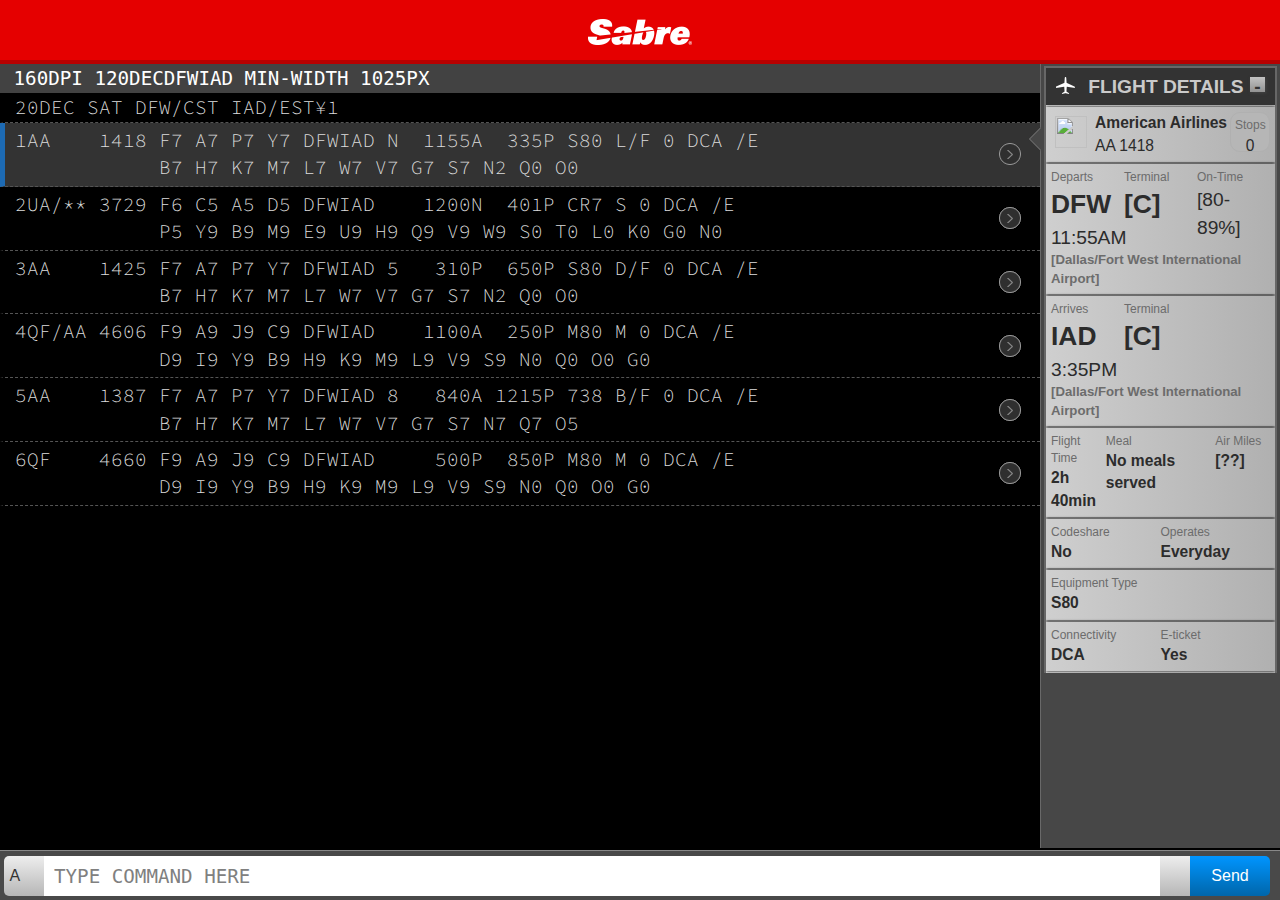
==== index.html @ 83fabe33 "Added first prototype" ====
<!DOCTYPE html>
<html>
<head>
  <meta charset="UTF-8">
  <meta http-equiv="X-UA-Compatible" content="IE=edge,chrome=1">
  <meta name="viewport" content="width=device-width, user-scalable=no, minimum-scale=1, maximum-scale=1, initial-scale=1">
  <title>Dynamo</title>
  <link rel="stylesheet" type="text/css" href="css/font-travel.css">
  <link rel="stylesheet" type="text/css" href="css/styles.css">
  <link rel="stylesheet" type="text/css" href="css/responsive.css">
</head>
<body class="mobile">
  <div class="action-bar">
    <paper-icon-button icon="menu" role="button" tabindex="0" aria-label="menu"></paper-icon-button>
    <h1 class="action-bar-title"><i class="sabre-logo"></i></h1>
    <paper-icon-button icon="refresh" role="button" tabindex="0" aria-label="refresh"></paper-icon-button>
    <paper-icon-button icon="more-vert" role="button" tabindex="0" aria-label="more-vert"></paper-icon-button>
  </div>
<div class="app">
<div id="a1">
<div class="working-area">
<div class="areaout out" style="bottom: 52px; right: 240px;">
  <div class="splitbox hbox">
    <div class="flexy splitpart2 qa-splitpart2 scrollable active">
      <div class="fog"></div>
      <div class="dn-request-line" widget-id="_0_5627556736581028">120decdfwiad</div>
      <div class="dn-response-line" widget-id="_0_2597881576512009">
        <div class="app.responses.cpa.views.Cpa cpa ui-container qa-container" widget-id="_0_04711068305186927">
          <div class="dn-line-group">
            <div class="dn-line"> 20DEC SAT DFW/CST IAD/EST¥1</div>
          </div>
          <div class="ui-container-items cpa-items qa-container-items">
            <li class="ui-container-item cpa-item qa-container-item ui-container-item-0 cpa-item-0 qa-container-item-0 highlighted-item" item-index="0" item-key="0">
              <div class="app.responses.cpa.views.CpaRow dn-response-row cpa-row highlighted-widget">
                <div class="dn-line-group">
                  <div class="dn-middle-group-box">
                    <div class="dn-line">1AA&nbsp; &nbsp;&nbsp;1418&nbsp;F7&nbsp;A7&nbsp;P7&nbsp;Y7&nbsp;DFWIAD&nbsp;N&nbsp;&nbsp;1155A&nbsp;&nbsp;335P&nbsp;S80&nbsp;L/F&nbsp;0&nbsp;DCA&nbsp;/E</div>
                    <div class="dn-line">&nbsp; &nbsp; &nbsp; &nbsp; &nbsp; &nbsp;&nbsp;B7&nbsp;H7&nbsp;K7&nbsp;M7&nbsp;L7&nbsp;W7&nbsp;V7&nbsp;G7&nbsp;S7&nbsp;N2&nbsp;Q0&nbsp;O0</div>
                  </div>
                  <div class="dn-right-group-box">
                    <img src="plugins/drawer/images/arrow.png" class="drawer-arrow dn-action-_0_5826670392416418">
                  </div>
                </div>
              </div>
            </li>
            <li class="ui-container-item cpa-item qa-container-item ui-container-item-1 cpa-item-1 qa-container-item-1" item-index="1" item-key="1">
              <div class="app.responses.cpa.views.CpaRow dn-response-row cpa-row" widget-id="_0_5493677393533289">
                <div class="dn-line-group">
                  <div class="dn-middle-group-box">
                    <div class="dn-line">2UA/**&nbsp;3729&nbsp;F6&nbsp;C5&nbsp;A5&nbsp;D5&nbsp;DFWIAD&nbsp; &nbsp;&nbsp;1200N&nbsp;&nbsp;401P&nbsp;CR7&nbsp;S&nbsp;0&nbsp;DCA&nbsp;/E</div>
                    <div class="dn-line">&nbsp; &nbsp; &nbsp; &nbsp; &nbsp; &nbsp;&nbsp;P5&nbsp;Y9&nbsp;B9&nbsp;M9&nbsp;E9&nbsp;U9&nbsp;H9&nbsp;Q9&nbsp;V9&nbsp;W9&nbsp;S0&nbsp;T0&nbsp;L0&nbsp;K0&nbsp;G0&nbsp;N0</div>
                  </div>
                  <div class="dn-right-group-box">
                    <img src="plugins/drawer/images/arrow.png" class="drawer-arrow dn-action-_0_7394326280336827">
                  </div>
                </div>
              </div>
            </li>
            <li
            class="ui-container-item cpa-item qa-container-item ui-container-item-2 cpa-item-2 qa-container-item-2" item-index="2" item-key="2">
              <div class="app.responses.cpa.views.CpaRow dn-response-row cpa-row">
                <div class="dn-line-group">
                  <div class="dn-middle-group-box">
                    <div class="dn-line">3AA&nbsp; &nbsp;&nbsp;1425&nbsp;F7&nbsp;A7&nbsp;P7&nbsp;Y7&nbsp;DFWIAD&nbsp;5&nbsp;&nbsp;&nbsp;310P&nbsp;&nbsp;650P&nbsp;S80&nbsp;D/F&nbsp;0&nbsp;DCA&nbsp;/E</div>
                    <div class="dn-line">&nbsp; &nbsp; &nbsp; &nbsp; &nbsp; &nbsp;&nbsp;B7&nbsp;H7&nbsp;K7&nbsp;M7&nbsp;L7&nbsp;W7&nbsp;V7&nbsp;G7&nbsp;S7&nbsp;N2&nbsp;Q0&nbsp;O0</div>
                  </div>
                  <div class="dn-right-group-box">
                    <img src="plugins/drawer/images/arrow.png" class="drawer-arrow dn-action-_0_913419263670221">
                  </div>
                </div>
              </div>
            </li>
            <li class="ui-container-item cpa-item qa-container-item ui-container-item-3 cpa-item-3 qa-container-item-3" item-index="3" item-key="3">
              <div class="app.responses.cpa.views.CpaRow dn-response-row cpa-row">
                <div class="dn-line-group">
                  <div class="dn-middle-group-box">
                    <div class="dn-line">4QF/AA&nbsp;4606&nbsp;F9&nbsp;A9&nbsp;J9&nbsp;C9&nbsp;DFWIAD&nbsp; &nbsp;&nbsp;1100A&nbsp;&nbsp;250P&nbsp;M80&nbsp;M&nbsp;0&nbsp;DCA&nbsp;/E</div>
                    <div class="dn-line">&nbsp; &nbsp; &nbsp; &nbsp; &nbsp; &nbsp;&nbsp;D9&nbsp;I9&nbsp;Y9&nbsp;B9&nbsp;H9&nbsp;K9&nbsp;M9&nbsp;L9&nbsp;V9&nbsp;S9&nbsp;N0&nbsp;Q0&nbsp;O0&nbsp;G0</div>
                  </div>
                  <div class="dn-right-group-box">
                    <img src="plugins/drawer/images/arrow.png" class="drawer-arrow dn-action-_0_7412620293907821">
                  </div>
                </div>
              </div>
            </li>
            <li class="ui-container-item cpa-item qa-container-item ui-container-item-4 cpa-item-4 qa-container-item-4" item-index="4" item-key="4">
              <div class="app.responses.cpa.views.CpaRow dn-response-row cpa-row" widget-id="_0_4117882284335792">
                <div class="dn-line-group">
                  <div class="dn-middle-group-box">
                    <div class="dn-line">5AA&nbsp; &nbsp;&nbsp;1387&nbsp;F7&nbsp;A7&nbsp;P7&nbsp;Y7&nbsp;DFWIAD&nbsp;8&nbsp;&nbsp;&nbsp;840A&nbsp;1215P&nbsp;738&nbsp;B/F&nbsp;0&nbsp;DCA&nbsp;/E</div>
                    <div class="dn-line">&nbsp; &nbsp; &nbsp; &nbsp; &nbsp; &nbsp;&nbsp;B7&nbsp;H7&nbsp;K7&nbsp;M7&nbsp;L7&nbsp;W7&nbsp;V7&nbsp;G7&nbsp;S7&nbsp;N7&nbsp;Q7&nbsp;O5</div>
                  </div>
                  <div class="dn-right-group-box">
                    <img src="plugins/drawer/images/arrow.png" class="drawer-arrow dn-action-_0_6001083999872208">
                  </div>
                </div>
              </div>
            </li>
            <li class="ui-container-item cpa-item qa-container-item ui-container-item-5 cpa-item-5 qa-container-item-5" item-index="5" item-key="5">
              <div class="app.responses.cpa.views.CpaRow dn-response-row cpa-row">
                <div class="dn-line-group">
                  <div class="dn-middle-group-box">
                    <div class="dn-line">6QF&nbsp; &nbsp;&nbsp;4660&nbsp;F9&nbsp;A9&nbsp;J9&nbsp;C9&nbsp;DFWIAD&nbsp;&nbsp; &nbsp;&nbsp;500P&nbsp;&nbsp;850P&nbsp;M80&nbsp;M&nbsp;0&nbsp;DCA&nbsp;/E</div>
                    <div class="dn-line">&nbsp; &nbsp; &nbsp; &nbsp; &nbsp; &nbsp;&nbsp;D9&nbsp;I9&nbsp;Y9&nbsp;B9&nbsp;H9&nbsp;K9&nbsp;M9&nbsp;L9&nbsp;V9&nbsp;S9&nbsp;N0&nbsp;Q0&nbsp;O0&nbsp;G0</div>
                  </div>
                  <div class="dn-right-group-box">
                    <img src="plugins/drawer/images/arrow.png" class="drawer-arrow dn-action-_0_39777668565511703">
                  </div>
                </div>
              </div>
            </li>
          </div>
        </div>
      </div>
    </div>
  </div>
</div>
<div class="areain bottom">
  <div class="command-line">
    <table>
      <tbody>
      <tr>
        <td class="trip-builder-cell" style="display: none">
          <input type="button" class="trip-builder-button" value="&nbsp;">
        </td>
        <td class="area-indicator-cell">
          <div class="area-indicator">
            <div><span class="current-area">A</span><i class="fa fa-caret-up"></i></div>
          </div>
        </td>
        <td class="mask-cell cmdForm" widget-id="_0_19840354775078595"><input class="command-line-input" maxlength="" placeholder="TYPE COMMAND HERE" type="text" id="cmdln" value=""></td>
        <td class="history-cell">
          <input type="button" class="history-button" value="&nbsp;">
        </td>
        <td class="send-button-cell" style="padding-right: 10px">
          <input type="button" class="send-button" value="Send">
        </td>
        <td class="opt-cell l" style="display: none">
          <input type="button" value="A">
        </td>
        <td class="opt-cell" style="display: none">
          <input type="button" value="B">
        </td>
        <td class="opt-cell" style="display: none">
          <input type="button" value="C">
        </td>
        <td class="opt-cell" style="display: none">
          <input type="button" value="D">
        </td>
        <td class="opt-cell r" style="display: none">
          <input type="button" value="E">
        </td>
      </tr>
      </tbody>
    </table>
  </div>
</div>
<div class="ui-container qa-container sidepanel sidepanel--shown" style="width: 240px; bottom: 52px;">
  <div class="sidepanel-cursor-envelope" style="top: 60.5px;">
    <div class="sidepanel-cursor"></div>
  </div>
  <div class="sidepanel-resizer"></div>
  <div class="inner-sidepanel ui-container-items sidepanel-items qa-container-items">
    <li class="ui-container-item sidepanel-item qa-container-item ui-container-item-0 sidepanel-item-0 qa-container-item-0 ui-container-item-flight-details sidepanel-item-flight-details qa-container-item-flight-details" container-id="_0_8630219104234129" item-index="0" item-key="flight-details">
      <div class="flight-details ui-box-group ui-container qa-container open">
        <div class="ui-box-group-title">
          <span>
            <img src="plugins/flightDetails/images/icon_FlightD.png" class="ui-box-group-title-icon">
            <span class="qa-box-group-title">Flight Details</span>
            <span class="ui-box-group-title-plus-minus">
              <span class="ui-box-group-title-plus">+</span>
              <span class="ui-box-group-title-minus">-</span>
            </span>
          </span>
        </div>
        <ul class="ui-container-items flight-details-items ui-box-group-items qa-container-items ui-container-items-_0_9293800878804177 ui-closable-item-_0_9293800878804177" container-id="_0_9293800878804177" style="overflow: auto;">
          <li class="ui-container-item flight-details-item ui-box-group-item qa-container-item ui-container-item-0 flight-details-item-0 ui-box-group-item-0 qa-container-item-0 ui-container-item-section-header flight-details-item-section-header ui-box-group-item-section-header qa-container-item-section-header" item-index="0" item-key="section-header">
            <div class="ui-box-panel" widget-id="_0_42994293477386236">
              <div class="flex-box-container">
                <img class="flight-details-airline-logo" src="http://ads.cert.virtuallythere.com/ads/AA_logo.gif">

                <div class="flex-box">
                  <strong class="ui-box-text-mid qa-airline-name">American Airlines</strong>

                  <div class="ui-box-text-mid"><span class="qa-airline-code">AA</span> <span
                  class="qa-flight-number">1418</span></div>
                </div>
                <div class="ui-box-square qa-stops">
                  <div class="ui-box-text-small text-center qa-header">Stops</div>
                  <div class="text-center ui-box-text-mid qa-content">0</div>
                </div>
              </div>
            </div>
          </li>
          <li class="ui-container-item flight-details-item ui-box-group-item qa-container-item ui-container-item-1 flight-details-item-1 ui-box-group-item-1 qa-container-item-1 ui-container-item-departure-airport-info flight-details-item-departure-airport-info ui-box-group-item-departure-airport-info qa-container-item-departure-airport-info"
              container-id="_0_9293800878804177" item-index="1" item-key="departure-airport-info">
            <div class="ui-box-panel" widget-id="_0_08758923760615289">
              <div class="clearfix">
                <div class="col-xs-4 no-padding qa-departs-arrives">
                  <div class="ui-box-text-small qa-header">Departs</div>
                  <strong class="ui-box-text-very-big qa-airport-code">DFW</strong>

                  <div class="ui-box-text-big qa-time">11:55AM</div>
                </div>
                <div class="col-xs-4 no-padding qa-terminal">
                  <div class="ui-box-text-small qa-header">Terminal</div>
                  <strong class="ui-box-text-very-big qa-content">[C]</strong>
                </div>
                <div class="col-xs-4 no-padding qa-ontime">
                  <div class="ui-box-text-small qa-header">On-Time</div>
                  <div class="ui-box-text-big qa-content">[80-89%]</div>
                </div>
              </div>
              <strong class=" ui-box-text-small-plus qa-airport-name">[Dallas/Fort West International
                Airport]</strong></div>
          </li>
          <li
          class="ui-container-item flight-details-item ui-box-group-item qa-container-item ui-container-item-2 flight-details-item-2 ui-box-group-item-2 qa-container-item-2 ui-container-item-arrival-airport-info flight-details-item-arrival-airport-info ui-box-group-item-arrival-airport-info qa-container-item-arrival-airport-info"
          container-id="_0_9293800878804177" item-index="2" item-key="arrival-airport-info">
            <div class="ui-box-panel" widget-id="_0_4535053097642958">
              <div class="clearfix">
                <div class="col-xs-4 no-padding qa-departs-arrives">
                  <div class="ui-box-text-small qa-header">Arrives</div>
                  <strong class="ui-box-text-very-big qa-airport-code">IAD</strong>

                  <div class="ui-box-text-big qa-time">3:35PM</div>
                </div>
                <div class="col-xs-4 no-padding qa-terminal">
                  <div class="ui-box-text-small qa-header">Terminal</div>
                  <strong class="ui-box-text-very-big qa-content">[C]</strong>
                </div>
                <div class="col-xs-4 no-padding qa-ontime"></div>
              </div>
              <strong class=" ui-box-text-small-plus qa-airport-name">[Dallas/Fort West International
                Airport]</strong></div>
          </li>
          <li
          class="ui-container-item flight-details-item ui-box-group-item qa-container-item ui-container-item-3 flight-details-item-3 ui-box-group-item-3 qa-container-item-3 ui-container-item-info-1 flight-details-item-info-1 ui-box-group-item-info-1 qa-container-item-info-1"
          container-id="_0_9293800878804177" item-index="3" item-key="info-1">
            <div class="ui-box-panel" widget-id="_0_21019677887670696">
              <div class="col-xs-3 no-padding column qa-flight-time">
                <div class="ui-box-text-small qa-header">Flight Time</div>
                <strong class="ui-box-text-mid qa-content">2h 40min</strong>
              </div>
              <div class="col-xs-6 no-padding column qa-meal">
                <div class="ui-box-text-small qa-header">Meal</div>
                <strong class="ui-box-text-mid qa-content">No meals served</strong>
              </div>
              <div class="col-xs-3 no-padding column qa-air-miles">
                <div class="ui-box-text-small qa-header">Air Miles</div>
                <strong class="ui-box-text-mid qa-content">[??]</strong>
              </div>
            </div>
          </li>
          <li
          class="ui-container-item flight-details-item ui-box-group-item qa-container-item ui-container-item-4 flight-details-item-4 ui-box-group-item-4 qa-container-item-4 ui-container-item-info-2 flight-details-item-info-2 ui-box-group-item-info-2 qa-container-item-info-2"
          container-id="_0_9293800878804177" item-index="4" item-key="info-2">
            <div class="ui-box-panel" widget-id="_0_7159264867659658">
              <div class="col-xs-6 no-padding column qa-codeshare">
                <div class="ui-box-text-small qa-header">Codeshare</div>
                <strong class="ui-box-text-mid qa-content">No</strong>
              </div>
              <div class="col-xs-6 no-padding column qa-operates">
                <div class="ui-box-text-small qa-header">Operates</div>
                <strong class="ui-box-text-mid qa-content">Everyday</strong>
              </div>
            </div>
          </li>
          <li
          class="ui-container-item flight-details-item ui-box-group-item qa-container-item ui-container-item-5 flight-details-item-5 ui-box-group-item-5 qa-container-item-5 ui-container-item-info-3 flight-details-item-info-3 ui-box-group-item-info-3 qa-container-item-info-3"
          container-id="_0_9293800878804177" item-index="5" item-key="info-3">
            <div class="ui-box-panel" widget-id="_0_9978956861887127">
              <div class="col-xs-12 no-padding column qa-equipment-type">
                <div class="ui-box-text-small qa-header">Equipment Type</div>
                <strong class="ui-box-text-mid qa-content">S80</strong>
              </div>
            </div>
          </li>
          <li
          class="ui-container-item flight-details-item ui-box-group-item qa-container-item ui-container-item-6 flight-details-item-6 ui-box-group-item-6 qa-container-item-6 ui-container-item-info-4 flight-details-item-info-4 ui-box-group-item-info-4 qa-container-item-info-4"
          container-id="_0_9293800878804177" item-index="6" item-key="info-4">
            <div class="ui-box-panel" widget-id="_0_5537063363008201">
              <div class="col-xs-6 no-padding column qa-connectivity">
                <div class="ui-box-text-small qa-header">Connectivity</div>
                <strong class="ui-box-text-mid qa-content">DCA</strong>
              </div>
              <div class="col-xs-6 no-padding column qa-eticket">
                <div class="ui-box-text-small qa-header">E-ticket</div>
                <strong class="ui-box-text-mid qa-content">Yes</strong>
              </div>
            </div>
          </li>
        </ul>
      </div>
    </li>
  </div>
</div>
</div>
</div>
</div>

</body>
</html>
---- css/font-travel.css ----
/*
  Icon Font: font-travel
*/

@font-face {
  font-family: "font-travel";
  src: url("../fonts/font-travel.eot");
  src: url("../fonts/font-travel.eot?#iefix") format("embedded-opentype"),
       url("../fonts/font-travel.woff") format("woff"),
       url("../fonts/font-travel.ttf") format("truetype"),
       url("../fonts/font-travel.svg#font-travel") format("svg");
  font-weight: normal;
  font-style: normal;
}

[data-icon]:before { content: attr(data-icon); }

[data-icon]:before,
.ft-add:before,
.ft-alert:before,
.ft-alternative-flight:before,
.ft-attraction:before,
.ft-book-hotel:before,
.ft-bus:before,
.ft-calendar:before,
.ft-call:before,
.ft-car:before,
.ft-chevron-right:before,
.ft-combine:before,
.ft-contact-provider:before,
.ft-converters:before,
.ft-cruise:before,
.ft-currency:before,
.ft-delete:before,
.ft-dining:before,
.ft-directions:before,
.ft-document:before,
.ft-edit:before,
.ft-expenses:before,
.ft-ferry:before,
.ft-flight-alert:before,
.ft-flight:before,
.ft-import:before,
.ft-information:before,
.ft-insurance:before,
.ft-itinerary:before,
.ft-link:before,
.ft-linked-booking:before,
.ft-locked:before,
.ft-lodging:before,
.ft-logout:before,
.ft-map:before,
.ft-meeting:before,
.ft-menu:before,
.ft-message-icon:before,
.ft-message:before,
.ft-more:before,
.ft-my-trips:before,
.ft-passport:before,
.ft-past-trips:before,
.ft-print:before,
.ft-profile:before,
.ft-rail:before,
.ft-refresh:before,
.ft-sabre:before,
.ft-search:before,
.ft-seat-map:before,
.ft-settings:before,
.ft-share:before,
.ft-show:before,
.ft-tools:before,
.ft-trip-feed:before,
.ft-view-trip:before,
.ft-weather:before {
  display: inline-block;
  font-family: "font-travel";
  font-style: normal;
  font-weight: normal;
  font-variant: normal;
  line-height: 1;
  text-decoration: inherit;
  text-transform: none;
  -moz-osx-font-smoothing: grayscale;
  -webkit-font-smoothing: antialiased;
}

.ft-add:before { content: "\f100"; }
.ft-alert:before { content: "\f101"; }
.ft-alternative-flight:before { content: "\f102"; }
.ft-attraction:before { content: "\f103"; }
.ft-book-hotel:before { content: "\f104"; }
.ft-bus:before { content: "\f105"; }
.ft-calendar:before { content: "\f106"; }
.ft-call:before { content: "\f107"; }
.ft-car:before { content: "\f108"; }
.ft-chevron-right:before { content: "\f109"; }
.ft-combine:before { content: "\f10a"; }
.ft-contact-provider:before { content: "\f10b"; }
.ft-converters:before { content: "\f10c"; }
.ft-cruise:before { content: "\f10d"; }
.ft-currency:before { content: "\f10e"; }
.ft-delete:before { content: "\f10f"; }
.ft-dining:before { content: "\f110"; }
.ft-directions:before { content: "\f111"; }
.ft-document:before { content: "\f112"; }
.ft-edit:before { content: "\f113"; }
.ft-expenses:before { content: "\f114"; }
.ft-ferry:before { content: "\f115"; }
.ft-flight-alert:before { content: "\f116"; }
.ft-flight:before { content: "\f117"; }
.ft-import:before { content: "\f118"; }
.ft-information:before { content: "\f119"; }
.ft-insurance:before { content: "\f11a"; }
.ft-itinerary:before { content: "\f11b"; }
.ft-link:before { content: "\f11c"; }
.ft-linked-booking:before { content: "\f11d"; }
.ft-locked:before { content: "\f11e"; }
.ft-lodging:before { content: "\f11f"; }
.ft-logout:before { content: "\f120"; }
.ft-map:before { content: "\f121"; }
.ft-meeting:before { content: "\f122"; }
.ft-menu:before { content: "\f123"; }
.ft-message-icon:before { content: "\f124"; }
.ft-message:before { content: "\f125"; }
.ft-more:before { content: "\f126"; }
.ft-my-trips:before { content: "\f127"; }
.ft-passport:before { content: "\f128"; }
.ft-past-trips:before { content: "\f129"; }
.ft-print:before { content: "\f12a"; }
.ft-profile:before { content: "\f12b"; }
.ft-rail:before { content: "\f12c"; }
.ft-refresh:before { content: "\f12d"; }
.ft-sabre:before { content: "\f12e"; }
.ft-search:before { content: "\f12f"; }
.ft-seat-map:before { content: "\f130"; }
.ft-settings:before { content: "\f131"; }
.ft-share:before { content: "\f132"; }
.ft-show:before { content: "\f133"; }
.ft-tools:before { content: "\f134"; }
.ft-trip-feed:before { content: "\f135"; }
.ft-view-trip:before { content: "\f136"; }
.ft-weather:before { content: "\f137"; }
---- css/styles.css ----
.area-changer {
	padding: 3px 5px 3px 4px;
	-lk-broadcasted-attr: border-radius AS 5px 5px 5px 5px;
	-moz-border-radius:  5px 5px 5px 5px;
	-webkit-border-radius:  5px 5px 5px 5px;
	-o-border-radius:  5px 5px 5px 5px;
	-ms-border-radius:  5px 5px 5px 5px;
	border-radius:  5px 5px 5px 5px;
	background: rgba(255, 255, 255, 0.9);
	border: 1px solid #808080;
}
.area-changer table td {
	width: 30px;
	padding: 0 !important;
}
.area-changer table td input[type="button"] {
	border: 0;
	width: 100%;
	height: 100%;
	-lk-broadcasted-attr: border-radius AS 0 0 0 0;
	-moz-border-radius:  0 0 0 0;
	-webkit-border-radius:  0 0 0 0;
	-o-border-radius:  0 0 0 0;
	-ms-border-radius:  0 0 0 0;
	border-radius:  0 0 0 0;
	background: #eee;
	background: -webkit-gradient(linear,  left top,  left bottom,  color-stop(0,  #eee),  color-stop(100%,  #b6b6b6),  color-stop(100%,  #b6b6b6),  color-stop(100%,  #b6b6b6));
	-lk-broadcasted-value: background AS linear-gradient(top,  #eeeeee 0%, #b6b6b6 100%, #b6b6b6 100%, #b6b6b6 100%);
	background:  -moz-linear-gradient(top,  #eeeeee 0%, #b6b6b6 100%, #b6b6b6 100%, #b6b6b6 100%);
	background:  -webkit-linear-gradient(top,  #eeeeee 0%, #b6b6b6 100%, #b6b6b6 100%, #b6b6b6 100%);
	background:  -o-linear-gradient(top,  #eeeeee 0%, #b6b6b6 100%, #b6b6b6 100%, #b6b6b6 100%);
	background:  -ms-linear-gradient(top,  #eeeeee 0%, #b6b6b6 100%, #b6b6b6 100%, #b6b6b6 100%);
	background:  linear-gradient(top,  #eeeeee 0%, #b6b6b6 100%, #b6b6b6 100%, #b6b6b6 100%);
	font-family: Calibri, Trebuchet, "Trebuchet MS", Arial, Times, serif;
	color: #333;
	display: inline-block;
	line-height: 30px;
	font-size: 16px;
	max-height: 30px;
	-webkit-box-sizing: content-box;
	-moz-box-sizing: content-box;
	box-sizing: content-box;
	-lk-broadcasted-attr: box-sizing AS content-box;
	-moz-box-sizing:  content-box;
	-webkit-box-sizing:  content-box;
	-o-box-sizing:  content-box;
	-ms-box-sizing:  content-box;
	box-sizing:  content-box;
	padding: 0;
	margin: 0;
	border: 1px solid #9f9f9f;
	cursor: pointer;
}
.area-changer table td input[type="button"]:hover {
	color: #454545;
	background: #dcdcdc;
	background: -webkit-gradient(linear,  left top,  left bottom,  color-stop(0,  #dcdcdc),  color-stop(100%,  #a4a4a4),  color-stop(100%,  #a4a4a4),  color-stop(100%,  #a4a4a4));
	-lk-broadcasted-value: background AS linear-gradient(top,  #dcdcdc 0%, #a4a4a4 100%, #a4a4a4 100%, #a4a4a4 100%);
	background:  -moz-linear-gradient(top,  #dcdcdc 0%, #a4a4a4 100%, #a4a4a4 100%, #a4a4a4 100%);
	background:  -webkit-linear-gradient(top,  #dcdcdc 0%, #a4a4a4 100%, #a4a4a4 100%, #a4a4a4 100%);
	background:  -o-linear-gradient(top,  #dcdcdc 0%, #a4a4a4 100%, #a4a4a4 100%, #a4a4a4 100%);
	background:  -ms-linear-gradient(top,  #dcdcdc 0%, #a4a4a4 100%, #a4a4a4 100%, #a4a4a4 100%);
	background:  linear-gradient(top,  #dcdcdc 0%, #a4a4a4 100%, #a4a4a4 100%, #a4a4a4 100%);
}
.area-changer table td input[type="button"]:active {
	color: #595959;
	background: #c8c8c8;
	background: -webkit-gradient(linear,  left top,  left bottom,  color-stop(0,  #c8c8c8),  color-stop(100%,  #909090),  color-stop(100%,  #909090),  color-stop(100%,  #909090));
	-lk-broadcasted-value: background AS linear-gradient(top,  #c8c8c8 0%, #909090 100%, #909090 100%, #909090 100%);
	background:  -moz-linear-gradient(top,  #c8c8c8 0%, #909090 100%, #909090 100%, #909090 100%);
	background:  -webkit-linear-gradient(top,  #c8c8c8 0%, #909090 100%, #909090 100%, #909090 100%);
	background:  -o-linear-gradient(top,  #c8c8c8 0%, #909090 100%, #909090 100%, #909090 100%);
	background:  -ms-linear-gradient(top,  #c8c8c8 0%, #909090 100%, #909090 100%, #909090 100%);
	background:  linear-gradient(top,  #c8c8c8 0%, #909090 100%, #909090 100%, #909090 100%);
}
.area-changer table td input[type="button"].pushed {
	color: #fff;
	background: #aeaeae;
	background: -webkit-gradient(linear,  left top,  left bottom,  color-stop(0,  #aeaeae),  color-stop(100%,  #767676),  color-stop(100%,  #767676),  color-stop(100%,  #767676));
	-lk-broadcasted-value: background AS linear-gradient(top,  #aeaeae 0%, #767676 100%, #767676 100%, #767676 100%);
	background:  -moz-linear-gradient(top,  #aeaeae 0%, #767676 100%, #767676 100%, #767676 100%);
	background:  -webkit-linear-gradient(top,  #aeaeae 0%, #767676 100%, #767676 100%, #767676 100%);
	background:  -o-linear-gradient(top,  #aeaeae 0%, #767676 100%, #767676 100%, #767676 100%);
	background:  -ms-linear-gradient(top,  #aeaeae 0%, #767676 100%, #767676 100%, #767676 100%);
	background:  linear-gradient(top,  #aeaeae 0%, #767676 100%, #767676 100%, #767676 100%);
}
.area-changer table td.l {
	width: 30px;
}
.area-changer table td.l input[type="button"] {
	border: 0;
	width: 100%;
	height: 100%;
	-lk-broadcasted-attr: border-radius AS 5px 0 0 5px;
	-moz-border-radius:  5px 0 0 5px;
	-webkit-border-radius:  5px 0 0 5px;
	-o-border-radius:  5px 0 0 5px;
	-ms-border-radius:  5px 0 0 5px;
	border-radius:  5px 0 0 5px;
	background: #eee;
	background: -webkit-gradient(linear,  left top,  left bottom,  color-stop(0,  #eee),  color-stop(100%,  #b6b6b6),  color-stop(100%,  #b6b6b6),  color-stop(100%,  #b6b6b6));
	-lk-broadcasted-value: background AS linear-gradient(top,  #eeeeee 0%, #b6b6b6 100%, #b6b6b6 100%, #b6b6b6 100%);
	background:  -moz-linear-gradient(top,  #eeeeee 0%, #b6b6b6 100%, #b6b6b6 100%, #b6b6b6 100%);
	background:  -webkit-linear-gradient(top,  #eeeeee 0%, #b6b6b6 100%, #b6b6b6 100%, #b6b6b6 100%);
	background:  -o-linear-gradient(top,  #eeeeee 0%, #b6b6b6 100%, #b6b6b6 100%, #b6b6b6 100%);
	background:  -ms-linear-gradient(top,  #eeeeee 0%, #b6b6b6 100%, #b6b6b6 100%, #b6b6b6 100%);
	background:  linear-gradient(top,  #eeeeee 0%, #b6b6b6 100%, #b6b6b6 100%, #b6b6b6 100%);
	font-family: Calibri, Trebuchet, "Trebuchet MS", Arial, Times, serif;
	color: #333;
	display: inline-block;
	line-height: 30px;
	font-size: 16px;
	max-height: 30px;
	-webkit-box-sizing: content-box;
	-moz-box-sizing: content-box;
	box-sizing: content-box;
	-lk-broadcasted-attr: box-sizing AS content-box;
	-moz-box-sizing:  content-box;
	-webkit-box-sizing:  content-box;
	-o-box-sizing:  content-box;
	-ms-box-sizing:  content-box;
	box-sizing:  content-box;
	padding: 0;
	margin: 0;
	border: 1px solid #9f9f9f;
	cursor: pointer;
}
.area-changer table td.l input[type="button"]:hover {
	color: #454545;
	background: #dcdcdc;
	background: -webkit-gradient(linear,  left top,  left bottom,  color-stop(0,  #dcdcdc),  color-stop(100%,  #a4a4a4),  color-stop(100%,  #a4a4a4),  color-stop(100%,  #a4a4a4));
	-lk-broadcasted-value: background AS linear-gradient(top,  #dcdcdc 0%, #a4a4a4 100%, #a4a4a4 100%, #a4a4a4 100%);
	background:  -moz-linear-gradient(top,  #dcdcdc 0%, #a4a4a4 100%, #a4a4a4 100%, #a4a4a4 100%);
	background:  -webkit-linear-gradient(top,  #dcdcdc 0%, #a4a4a4 100%, #a4a4a4 100%, #a4a4a4 100%);
	background:  -o-linear-gradient(top,  #dcdcdc 0%, #a4a4a4 100%, #a4a4a4 100%, #a4a4a4 100%);
	background:  -ms-linear-gradient(top,  #dcdcdc 0%, #a4a4a4 100%, #a4a4a4 100%, #a4a4a4 100%);
	background:  linear-gradient(top,  #dcdcdc 0%, #a4a4a4 100%, #a4a4a4 100%, #a4a4a4 100%);
}
.area-changer table td.l input[type="button"]:active {
	color: #595959;
	background: #c8c8c8;
	background: -webkit-gradient(linear,  left top,  left bottom,  color-stop(0,  #c8c8c8),  color-stop(100%,  #909090),  color-stop(100%,  #909090),  color-stop(100%,  #909090));
	-lk-broadcasted-value: background AS linear-gradient(top,  #c8c8c8 0%, #909090 100%, #909090 100%, #909090 100%);
	background:  -moz-linear-gradient(top,  #c8c8c8 0%, #909090 100%, #909090 100%, #909090 100%);
	background:  -webkit-linear-gradient(top,  #c8c8c8 0%, #909090 100%, #909090 100%, #909090 100%);
	background:  -o-linear-gradient(top,  #c8c8c8 0%, #909090 100%, #909090 100%, #909090 100%);
	background:  -ms-linear-gradient(top,  #c8c8c8 0%, #909090 100%, #909090 100%, #909090 100%);
	background:  linear-gradient(top,  #c8c8c8 0%, #909090 100%, #909090 100%, #909090 100%);
}
.area-changer table td.l input[type="button"].pushed {
	color: #fff;
	background: #aeaeae;
	background: -webkit-gradient(linear,  left top,  left bottom,  color-stop(0,  #aeaeae),  color-stop(100%,  #767676),  color-stop(100%,  #767676),  color-stop(100%,  #767676));
	-lk-broadcasted-value: background AS linear-gradient(top,  #aeaeae 0%, #767676 100%, #767676 100%, #767676 100%);
	background:  -moz-linear-gradient(top,  #aeaeae 0%, #767676 100%, #767676 100%, #767676 100%);
	background:  -webkit-linear-gradient(top,  #aeaeae 0%, #767676 100%, #767676 100%, #767676 100%);
	background:  -o-linear-gradient(top,  #aeaeae 0%, #767676 100%, #767676 100%, #767676 100%);
	background:  -ms-linear-gradient(top,  #aeaeae 0%, #767676 100%, #767676 100%, #767676 100%);
	background:  linear-gradient(top,  #aeaeae 0%, #767676 100%, #767676 100%, #767676 100%);
}
.area-changer table td.r {
	width: 30px;
}
.area-changer table td.r input[type="button"] {
	border: 0;
	width: 100%;
	height: 100%;
	-lk-broadcasted-attr: border-radius AS 0 5px 5px 0;
	-moz-border-radius:  0 5px 5px 0;
	-webkit-border-radius:  0 5px 5px 0;
	-o-border-radius:  0 5px 5px 0;
	-ms-border-radius:  0 5px 5px 0;
	border-radius:  0 5px 5px 0;
	background: #eee;
	background: -webkit-gradient(linear,  left top,  left bottom,  color-stop(0,  #eee),  color-stop(100%,  #b6b6b6),  color-stop(100%,  #b6b6b6),  color-stop(100%,  #b6b6b6));
	-lk-broadcasted-value: background AS linear-gradient(top,  #eeeeee 0%, #b6b6b6 100%, #b6b6b6 100%, #b6b6b6 100%);
	background:  -moz-linear-gradient(top,  #eeeeee 0%, #b6b6b6 100%, #b6b6b6 100%, #b6b6b6 100%);
	background:  -webkit-linear-gradient(top,  #eeeeee 0%, #b6b6b6 100%, #b6b6b6 100%, #b6b6b6 100%);
	background:  -o-linear-gradient(top,  #eeeeee 0%, #b6b6b6 100%, #b6b6b6 100%, #b6b6b6 100%);
	background:  -ms-linear-gradient(top,  #eeeeee 0%, #b6b6b6 100%, #b6b6b6 100%, #b6b6b6 100%);
	background:  linear-gradient(top,  #eeeeee 0%, #b6b6b6 100%, #b6b6b6 100%, #b6b6b6 100%);
	font-family: Calibri, Trebuchet, "Trebuchet MS", Arial, Times, serif;
	color: #333;
	display: inline-block;
	line-height: 30px;
	font-size: 16px;
	max-height: 30px;
	-webkit-box-sizing: content-box;
	-moz-box-sizing: content-box;
	box-sizing: content-box;
	-lk-broadcasted-attr: box-sizing AS content-box;
	-moz-box-sizing:  content-box;
	-webkit-box-sizing:  content-box;
	-o-box-sizing:  content-box;
	-ms-box-sizing:  content-box;
	box-sizing:  content-box;
	padding: 0;
	margin: 0;
	border: 1px solid #9f9f9f;
	cursor: pointer;
}
.area-changer table td.r input[type="button"]:hover {
	color: #454545;
	background: #dcdcdc;
	background: -webkit-gradient(linear,  left top,  left bottom,  color-stop(0,  #dcdcdc),  color-stop(100%,  #a4a4a4),  color-stop(100%,  #a4a4a4),  color-stop(100%,  #a4a4a4));
	-lk-broadcasted-value: background AS linear-gradient(top,  #dcdcdc 0%, #a4a4a4 100%, #a4a4a4 100%, #a4a4a4 100%);
	background:  -moz-linear-gradient(top,  #dcdcdc 0%, #a4a4a4 100%, #a4a4a4 100%, #a4a4a4 100%);
	background:  -webkit-linear-gradient(top,  #dcdcdc 0%, #a4a4a4 100%, #a4a4a4 100%, #a4a4a4 100%);
	background:  -o-linear-gradient(top,  #dcdcdc 0%, #a4a4a4 100%, #a4a4a4 100%, #a4a4a4 100%);
	background:  -ms-linear-gradient(top,  #dcdcdc 0%, #a4a4a4 100%, #a4a4a4 100%, #a4a4a4 100%);
	background:  linear-gradient(top,  #dcdcdc 0%, #a4a4a4 100%, #a4a4a4 100%, #a4a4a4 100%);
}
.area-changer table td.r input[type="button"]:active {
	color: #595959;
	background: #c8c8c8;
	background: -webkit-gradient(linear,  left top,  left bottom,  color-stop(0,  #c8c8c8),  color-stop(100%,  #909090),  color-stop(100%,  #909090),  color-stop(100%,  #909090));
	-lk-broadcasted-value: background AS linear-gradient(top,  #c8c8c8 0%, #909090 100%, #909090 100%, #909090 100%);
	background:  -moz-linear-gradient(top,  #c8c8c8 0%, #909090 100%, #909090 100%, #909090 100%);
	background:  -webkit-linear-gradient(top,  #c8c8c8 0%, #909090 100%, #909090 100%, #909090 100%);
	background:  -o-linear-gradient(top,  #c8c8c8 0%, #909090 100%, #909090 100%, #909090 100%);
	background:  -ms-linear-gradient(top,  #c8c8c8 0%, #909090 100%, #909090 100%, #909090 100%);
	background:  linear-gradient(top,  #c8c8c8 0%, #909090 100%, #909090 100%, #909090 100%);
}
.area-changer table td.r input[type="button"].pushed {
	color: #fff;
	background: #aeaeae;
	background: -webkit-gradient(linear,  left top,  left bottom,  color-stop(0,  #aeaeae),  color-stop(100%,  #767676),  color-stop(100%,  #767676),  color-stop(100%,  #767676));
	-lk-broadcasted-value: background AS linear-gradient(top,  #aeaeae 0%, #767676 100%, #767676 100%, #767676 100%);
	background:  -moz-linear-gradient(top,  #aeaeae 0%, #767676 100%, #767676 100%, #767676 100%);
	background:  -webkit-linear-gradient(top,  #aeaeae 0%, #767676 100%, #767676 100%, #767676 100%);
	background:  -o-linear-gradient(top,  #aeaeae 0%, #767676 100%, #767676 100%, #767676 100%);
	background:  -ms-linear-gradient(top,  #aeaeae 0%, #767676 100%, #767676 100%, #767676 100%);
	background:  linear-gradient(top,  #aeaeae 0%, #767676 100%, #767676 100%, #767676 100%);
}
.area-changer table td .pushed {
	font-weight: bolder;
}
.area-indicator-cell {
	width: 40px;
}
.area-indicator-cell .area-indicator {
	border: 0;
	width: 100%;
	height: 100%;
	-lk-broadcasted-attr: border-radius AS 0 0 0 0;
	-moz-border-radius:  0 0 0 0;
	-webkit-border-radius:  0 0 0 0;
	-o-border-radius:  0 0 0 0;
	-ms-border-radius:  0 0 0 0;
	border-radius:  0 0 0 0;
	background: #eee;
	background: -webkit-gradient(linear,  left top,  left bottom,  color-stop(0,  #eee),  color-stop(100%,  #b6b6b6),  color-stop(100%,  #b6b6b6),  color-stop(100%,  #b6b6b6));
	-lk-broadcasted-value: background AS linear-gradient(top,  #eeeeee 0%, #b6b6b6 100%, #b6b6b6 100%, #b6b6b6 100%);
	background:  -moz-linear-gradient(top,  #eeeeee 0%, #b6b6b6 100%, #b6b6b6 100%, #b6b6b6 100%);
	background:  -webkit-linear-gradient(top,  #eeeeee 0%, #b6b6b6 100%, #b6b6b6 100%, #b6b6b6 100%);
	background:  -o-linear-gradient(top,  #eeeeee 0%, #b6b6b6 100%, #b6b6b6 100%, #b6b6b6 100%);
	background:  -ms-linear-gradient(top,  #eeeeee 0%, #b6b6b6 100%, #b6b6b6 100%, #b6b6b6 100%);
	background:  linear-gradient(top,  #eeeeee 0%, #b6b6b6 100%, #b6b6b6 100%, #b6b6b6 100%);
	font-family: Calibri, Trebuchet, "Trebuchet MS", Arial, Times, serif;
	color: #333;
	display: inline-block;
	line-height: 30px;
	font-size: 16px;
	max-height: 30px;
	-webkit-box-sizing: content-box;
	-moz-box-sizing: content-box;
	box-sizing: content-box;
	-lk-broadcasted-attr: box-sizing AS content-box;
	-moz-box-sizing:  content-box;
	-webkit-box-sizing:  content-box;
	-o-box-sizing:  content-box;
	-ms-box-sizing:  content-box;
	box-sizing:  content-box;
	padding: 0;
	margin: 0;
	border: 1px solid #9f9f9f;
	cursor: pointer;
	-lk-broadcasted-attr: border-radius AS 5px 0 0 5px;
	-moz-border-radius:  5px 0 0 5px;
	-webkit-border-radius:  5px 0 0 5px;
	-o-border-radius:  5px 0 0 5px;
	-ms-border-radius:  5px 0 0 5px;
	border-radius:  5px 0 0 5px;
}
.area-indicator-cell .area-indicator:hover {
	color: #454545;
	background: #dcdcdc;
	background: -webkit-gradient(linear,  left top,  left bottom,  color-stop(0,  #dcdcdc),  color-stop(100%,  #a4a4a4),  color-stop(100%,  #a4a4a4),  color-stop(100%,  #a4a4a4));
	-lk-broadcasted-value: background AS linear-gradient(top,  #dcdcdc 0%, #a4a4a4 100%, #a4a4a4 100%, #a4a4a4 100%);
	background:  -moz-linear-gradient(top,  #dcdcdc 0%, #a4a4a4 100%, #a4a4a4 100%, #a4a4a4 100%);
	background:  -webkit-linear-gradient(top,  #dcdcdc 0%, #a4a4a4 100%, #a4a4a4 100%, #a4a4a4 100%);
	background:  -o-linear-gradient(top,  #dcdcdc 0%, #a4a4a4 100%, #a4a4a4 100%, #a4a4a4 100%);
	background:  -ms-linear-gradient(top,  #dcdcdc 0%, #a4a4a4 100%, #a4a4a4 100%, #a4a4a4 100%);
	background:  linear-gradient(top,  #dcdcdc 0%, #a4a4a4 100%, #a4a4a4 100%, #a4a4a4 100%);
}
.area-indicator-cell .area-indicator:active {
	color: #595959;
	background: #c8c8c8;
	background: -webkit-gradient(linear,  left top,  left bottom,  color-stop(0,  #c8c8c8),  color-stop(100%,  #909090),  color-stop(100%,  #909090),  color-stop(100%,  #909090));
	-lk-broadcasted-value: background AS linear-gradient(top,  #c8c8c8 0%, #909090 100%, #909090 100%, #909090 100%);
	background:  -moz-linear-gradient(top,  #c8c8c8 0%, #909090 100%, #909090 100%, #909090 100%);
	background:  -webkit-linear-gradient(top,  #c8c8c8 0%, #909090 100%, #909090 100%, #909090 100%);
	background:  -o-linear-gradient(top,  #c8c8c8 0%, #909090 100%, #909090 100%, #909090 100%);
	background:  -ms-linear-gradient(top,  #c8c8c8 0%, #909090 100%, #909090 100%, #909090 100%);
	background:  linear-gradient(top,  #c8c8c8 0%, #909090 100%, #909090 100%, #909090 100%);
}
.area-indicator-cell .area-indicator.pushed {
	color: #fff;
	background: #aeaeae;
	background: -webkit-gradient(linear,  left top,  left bottom,  color-stop(0,  #aeaeae),  color-stop(100%,  #767676),  color-stop(100%,  #767676),  color-stop(100%,  #767676));
	-lk-broadcasted-value: background AS linear-gradient(top,  #aeaeae 0%, #767676 100%, #767676 100%, #767676 100%);
	background:  -moz-linear-gradient(top,  #aeaeae 0%, #767676 100%, #767676 100%, #767676 100%);
	background:  -webkit-linear-gradient(top,  #aeaeae 0%, #767676 100%, #767676 100%, #767676 100%);
	background:  -o-linear-gradient(top,  #aeaeae 0%, #767676 100%, #767676 100%, #767676 100%);
	background:  -ms-linear-gradient(top,  #aeaeae 0%, #767676 100%, #767676 100%, #767676 100%);
	background:  linear-gradient(top,  #aeaeae 0%, #767676 100%, #767676 100%, #767676 100%);
}
.area-indicator-cell .area-indicator .current-area {
	padding: 0 3px 0 3px;
}
.area-indicator-cell .area-indicator .fa {
	padding: 0 3px 0 3px;
}
/*! normalize.css v3.0.1 | MIT License | git.io/normalize */
/*
html {
	font-family: sans-serif;
	-ms-text-size-adjust: 100%;
	-webkit-text-size-adjust: 100%;
}
*/
body {
	margin: 0;
}
article, aside, details, figcaption, figure, footer, header, hgroup, main, nav, section, summary {
	display: block;
}
audio, canvas, progress, video {
	display: inline-block;
	vertical-align: baseline;
}
audio:not([controls]) {
	display: none;
	height: 0;
}
[hidden], template {
	display: none;
}
a {
	background: transparent;
}
a:active, a:hover {
	outline: 0;
}
abbr[title] {
	border-bottom: 1px dotted;
}
b, strong {
	font-weight: bold;
}
dfn {
	font-style: italic;
}
h1 {
	font-size: 2em;
	margin: .67em 0;
}
mark {
	background: #ff0;
	color: #000;
}
small {
	font-size: 80%}
sub, sup {
	font-size: 75%;
	line-height: 0;
	position: relative;
	vertical-align: baseline;
}
sup {
	top: -0.5em;
}
sub {
	bottom: -0.25em;
}
img {
	border: 0;
}
svg:not(:root) {
	overflow: hidden;
}
figure {
	margin: 1em 40px;
}
hr {
	-moz-box-sizing: content-box;
	box-sizing: content-box;
	height: 0;
}
pre {
	overflow: auto;
}
code, kbd, pre, samp {
	font-family: monospace, monospace;
	font-size: 1em;
}
button, input, optgroup, select, textarea {
	color: inherit;
	font: inherit;
	margin: 0;
}
button {
	overflow: visible;
}
button, select {
	text-transform: none;
}
button, html input[type="button"], input[type="reset"], input[type="submit"] {
	-webkit-appearance: button;
	cursor: pointer;
}
button[disabled], html input[disabled] {
	cursor: default;
}
button::-moz-focus-inner, input::-moz-focus-inner {
	border: 0;
	padding: 0;
}
input {
	line-height: normal;
}
input[type="checkbox"], input[type="radio"] {
	box-sizing: border-box;
	padding: 0;
}
input[type="number"]::-webkit-inner-spin-button, input[type="number"]::-webkit-outer-spin-button {
	height: auto;
}
input[type="search"] {
	-webkit-appearance: textfield;
	-moz-box-sizing: content-box;
	-webkit-box-sizing: content-box;
	box-sizing: content-box;
}
input[type="search"]::-webkit-search-cancel-button, input[type="search"]::-webkit-search-decoration {
	-webkit-appearance: none;
}
fieldset {
	border: 1px solid #c0c0c0;
	margin: 0 2px;
	padding: .35em .625em .75em;
}
legend {
	border: 0;
	padding: 0;
}
textarea {
	overflow: auto;
}
optgroup {
	font-weight: bold;
}
table {
	border-collapse: collapse;
	border-spacing: 0;
}
td, th {
	padding: 0;
}
@media print {
	* {
		text-shadow: none !important;
		color: #000 !important;
		background: transparent !important;
		box-shadow: none !important;
	}
	a, a:visited {
		text-decoration: underline;
	}
	a[href]:after {
		content: " (" attr(href) ")"}
	abbr[title]:after {
		content: " (" attr(title) ")"}
	a[href^="javascript:"]:after, a[href^="#"]:after {
		content: ""}
	pre, blockquote {
		border: 1px solid #999;
		page-break-inside: avoid;
	}
	thead {
		display: table-header-group;
	}
	tr, img {
		page-break-inside: avoid;
	}
	img {
		max-width: 100% !important;
	}
	p, h2, h3 {
		orphans: 3;
		widows: 3;
	}
	h2, h3 {
		page-break-after: avoid;
	}
	select {
		background: #fff !important;
	}
	.navbar {
		display: none;
	}
	.table td, .table th {
		background-color: #fff !important;
	}
	.btn>.caret, .dropup>.btn>.caret {
		border-top-color: #000 !important;
	}
	.label {
		border: 1px solid #000;
	}
	.table {
		border-collapse: collapse !important;
	}
	.table-bordered th, .table-bordered td {
		border: 1px solid #ddd !important;
	}
}@font-face {
	font-family: 'Glyphicons Halflings';
	src: url('../plugins/bootstrap/css/fonts/glyphicons-halflings-regular.eot');
	src: url('../plugins/bootstrap/css/fonts/glyphicons-halflings-regular.eot?#iefix') format('embedded-opentype'), url('../plugins/bootstrap/css/fonts/glyphicons-halflings-regular.woff') format('woff'), url('../plugins/bootstrap/css/fonts/glyphicons-halflings-regular.ttf') format('truetype'), url('../plugins/bootstrap/css/fonts/glyphicons-halflings-regular.svg#glyphicons_halflingsregular') format('svg');
}
.glyphicon {
	position: relative;
	top: 1px;
	display: inline-block;
	font-family: 'Glyphicons Halflings';
	font-style: normal;
	font-weight: normal;
	line-height: 1;
	-webkit-font-smoothing: antialiased;
	-moz-osx-font-smoothing: grayscale;
}
.glyphicon-asterisk:before {
	content: "\2a"}
.glyphicon-plus:before {
	content: "\2b"}
.glyphicon-euro:before {
	content: "\20ac"}
.glyphicon-minus:before {
	content: "\2212"}
.glyphicon-cloud:before {
	content: "\2601"}
.glyphicon-envelope:before {
	content: "\2709"}
.glyphicon-pencil:before {
	content: "\270f"}
.glyphicon-glass:before {
	content: "\e001"}
.glyphicon-music:before {
	content: "\e002"}
.glyphicon-search:before {
	content: "\e003"}
.glyphicon-heart:before {
	content: "\e005"}
.glyphicon-star:before {
	content: "\e006"}
.glyphicon-star-empty:before {
	content: "\e007"}
.glyphicon-user:before {
	content: "\e008"}
.glyphicon-film:before {
	content: "\e009"}
.glyphicon-th-large:before {
	content: "\e010"}
.glyphicon-th:before {
	content: "\e011"}
.glyphicon-th-list:before {
	content: "\e012"}
.glyphicon-ok:before {
	content: "\e013"}
.glyphicon-remove:before {
	content: "\e014"}
.glyphicon-zoom-in:before {
	content: "\e015"}
.glyphicon-zoom-out:before {
	content: "\e016"}
.glyphicon-off:before {
	content: "\e017"}
.glyphicon-signal:before {
	content: "\e018"}
.glyphicon-cog:before {
	content: "\e019"}
.glyphicon-trash:before {
	content: "\e020"}
.glyphicon-home:before {
	content: "\e021"}
.glyphicon-file:before {
	content: "\e022"}
.glyphicon-time:before {
	content: "\e023"}
.glyphicon-road:before {
	content: "\e024"}
.glyphicon-download-alt:before {
	content: "\e025"}
.glyphicon-download:before {
	content: "\e026"}
.glyphicon-upload:before {
	content: "\e027"}
.glyphicon-inbox:before {
	content: "\e028"}
.glyphicon-play-circle:before {
	content: "\e029"}
.glyphicon-repeat:before {
	content: "\e030"}
.glyphicon-refresh:before {
	content: "\e031"}
.glyphicon-list-alt:before {
	content: "\e032"}
.glyphicon-lock:before {
	content: "\e033"}
.glyphicon-flag:before {
	content: "\e034"}
.glyphicon-headphones:before {
	content: "\e035"}
.glyphicon-volume-off:before {
	content: "\e036"}
.glyphicon-volume-down:before {
	content: "\e037"}
.glyphicon-volume-up:before {
	content: "\e038"}
.glyphicon-qrcode:before {
	content: "\e039"}
.glyphicon-barcode:before {
	content: "\e040"}
.glyphicon-tag:before {
	content: "\e041"}
.glyphicon-tags:before {
	content: "\e042"}
.glyphicon-book:before {
	content: "\e043"}
.glyphicon-bookmark:before {
	content: "\e044"}
.glyphicon-print:before {
	content: "\e045"}
.glyphicon-camera:before {
	content: "\e046"}
.glyphicon-font:before {
	content: "\e047"}
.glyphicon-bold:before {
	content: "\e048"}
.glyphicon-italic:before {
	content: "\e049"}
.glyphicon-text-height:before {
	content: "\e050"}
.glyphicon-text-width:before {
	content: "\e051"}
.glyphicon-align-left:before {
	content: "\e052"}
.glyphicon-align-center:before {
	content: "\e053"}
.glyphicon-align-right:before {
	content: "\e054"}
.glyphicon-align-justify:before {
	content: "\e055"}
.glyphicon-list:before {
	content: "\e056"}
.glyphicon-indent-left:before {
	content: "\e057"}
.glyphicon-indent-right:before {
	content: "\e058"}
.glyphicon-facetime-video:before {
	content: "\e059"}
.glyphicon-picture:before {
	content: "\e060"}
.glyphicon-map-marker:before {
	content: "\e062"}
.glyphicon-adjust:before {
	content: "\e063"}
.glyphicon-tint:before {
	content: "\e064"}
.glyphicon-edit:before {
	content: "\e065"}
.glyphicon-share:before {
	content: "\e066"}
.glyphicon-check:before {
	content: "\e067"}
.glyphicon-move:before {
	content: "\e068"}
.glyphicon-step-backward:before {
	content: "\e069"}
.glyphicon-fast-backward:before {
	content: "\e070"}
.glyphicon-backward:before {
	content: "\e071"}
.glyphicon-play:before {
	content: "\e072"}
.glyphicon-pause:before {
	content: "\e073"}
.glyphicon-stop:before {
	content: "\e074"}
.glyphicon-forward:before {
	content: "\e075"}
.glyphicon-fast-forward:before {
	content: "\e076"}
.glyphicon-step-forward:before {
	content: "\e077"}
.glyphicon-eject:before {
	content: "\e078"}
.glyphicon-chevron-left:before {
	content: "\e079"}
.glyphicon-chevron-right:before {
	content: "\e080"}
.glyphicon-plus-sign:before {
	content: "\e081"}
.glyphicon-minus-sign:before {
	content: "\e082"}
.glyphicon-remove-sign:before {
	content: "\e083"}
.glyphicon-ok-sign:before {
	content: "\e084"}
.glyphicon-question-sign:before {
	content: "\e085"}
.glyphicon-info-sign:before {
	content: "\e086"}
.glyphicon-screenshot:before {
	content: "\e087"}
.glyphicon-remove-circle:before {
	content: "\e088"}
.glyphicon-ok-circle:before {
	content: "\e089"}
.glyphicon-ban-circle:before {
	content: "\e090"}
.glyphicon-arrow-left:before {
	content: "\e091"}
.glyphicon-arrow-right:before {
	content: "\e092"}
.glyphicon-arrow-up:before {
	content: "\e093"}
.glyphicon-arrow-down:before {
	content: "\e094"}
.glyphicon-share-alt:before {
	content: "\e095"}
.glyphicon-resize-full:before {
	content: "\e096"}
.glyphicon-resize-small:before {
	content: "\e097"}
.glyphicon-exclamation-sign:before {
	content: "\e101"}
.glyphicon-gift:before {
	content: "\e102"}
.glyphicon-leaf:before {
	content: "\e103"}
.glyphicon-fire:before {
	content: "\e104"}
.glyphicon-eye-open:before {
	content: "\e105"}
.glyphicon-eye-close:before {
	content: "\e106"}
.glyphicon-warning-sign:before {
	content: "\e107"}
.glyphicon-plane:before {
	content: "\e108"}
.glyphicon-calendar:before {
	content: "\e109"}
.glyphicon-random:before {
	content: "\e110"}
.glyphicon-comment:before {
	content: "\e111"}
.glyphicon-magnet:before {
	content: "\e112"}
.glyphicon-chevron-up:before {
	content: "\e113"}
.glyphicon-chevron-down:before {
	content: "\e114"}
.glyphicon-retweet:before {
	content: "\e115"}
.glyphicon-shopping-cart:before {
	content: "\e116"}
.glyphicon-folder-close:before {
	content: "\e117"}
.glyphicon-folder-open:before {
	content: "\e118"}
.glyphicon-resize-vertical:before {
	content: "\e119"}
.glyphicon-resize-horizontal:before {
	content: "\e120"}
.glyphicon-hdd:before {
	content: "\e121"}
.glyphicon-bullhorn:before {
	content: "\e122"}
.glyphicon-bell:before {
	content: "\e123"}
.glyphicon-certificate:before {
	content: "\e124"}
.glyphicon-thumbs-up:before {
	content: "\e125"}
.glyphicon-thumbs-down:before {
	content: "\e126"}
.glyphicon-hand-right:before {
	content: "\e127"}
.glyphicon-hand-left:before {
	content: "\e128"}
.glyphicon-hand-up:before {
	content: "\e129"}
.glyphicon-hand-down:before {
	content: "\e130"}
.glyphicon-circle-arrow-right:before {
	content: "\e131"}
.glyphicon-circle-arrow-left:before {
	content: "\e132"}
.glyphicon-circle-arrow-up:before {
	content: "\e133"}
.glyphicon-circle-arrow-down:before {
	content: "\e134"}
.glyphicon-globe:before {
	content: "\e135"}
.glyphicon-wrench:before {
	content: "\e136"}
.glyphicon-tasks:before {
	content: "\e137"}
.glyphicon-filter:before {
	content: "\e138"}
.glyphicon-briefcase:before {
	content: "\e139"}
.glyphicon-fullscreen:before {
	content: "\e140"}
.glyphicon-dashboard:before {
	content: "\e141"}
.glyphicon-paperclip:before {
	content: "\e142"}
.glyphicon-heart-empty:before {
	content: "\e143"}
.glyphicon-link:before {
	content: "\e144"}
.glyphicon-phone:before {
	content: "\e145"}
.glyphicon-pushpin:before {
	content: "\e146"}
.glyphicon-usd:before {
	content: "\e148"}
.glyphicon-gbp:before {
	content: "\e149"}
.glyphicon-sort:before {
	content: "\e150"}
.glyphicon-sort-by-alphabet:before {
	content: "\e151"}
.glyphicon-sort-by-alphabet-alt:before {
	content: "\e152"}
.glyphicon-sort-by-order:before {
	content: "\e153"}
.glyphicon-sort-by-order-alt:before {
	content: "\e154"}
.glyphicon-sort-by-attributes:before {
	content: "\e155"}
.glyphicon-sort-by-attributes-alt:before {
	content: "\e156"}
.glyphicon-unchecked:before {
	content: "\e157"}
.glyphicon-expand:before {
	content: "\e158"}
.glyphicon-collapse-down:before {
	content: "\e159"}
.glyphicon-collapse-up:before {
	content: "\e160"}
.glyphicon-log-in:before {
	content: "\e161"}
.glyphicon-flash:before {
	content: "\e162"}
.glyphicon-log-out:before {
	content: "\e163"}
.glyphicon-new-window:before {
	content: "\e164"}
.glyphicon-record:before {
	content: "\e165"}
.glyphicon-save:before {
	content: "\e166"}
.glyphicon-open:before {
	content: "\e167"}
.glyphicon-saved:before {
	content: "\e168"}
.glyphicon-import:before {
	content: "\e169"}
.glyphicon-export:before {
	content: "\e170"}
.glyphicon-send:before {
	content: "\e171"}
.glyphicon-floppy-disk:before {
	content: "\e172"}
.glyphicon-floppy-saved:before {
	content: "\e173"}
.glyphicon-floppy-remove:before {
	content: "\e174"}
.glyphicon-floppy-save:before {
	content: "\e175"}
.glyphicon-floppy-open:before {
	content: "\e176"}
.glyphicon-credit-card:before {
	content: "\e177"}
.glyphicon-transfer:before {
	content: "\e178"}
.glyphicon-cutlery:before {
	content: "\e179"}
.glyphicon-header:before {
	content: "\e180"}
.glyphicon-compressed:before {
	content: "\e181"}
.glyphicon-earphone:before {
	content: "\e182"}
.glyphicon-phone-alt:before {
	content: "\e183"}
.glyphicon-tower:before {
	content: "\e184"}
.glyphicon-stats:before {
	content: "\e185"}
.glyphicon-sd-video:before {
	content: "\e186"}
.glyphicon-hd-video:before {
	content: "\e187"}
.glyphicon-subtitles:before {
	content: "\e188"}
.glyphicon-sound-stereo:before {
	content: "\e189"}
.glyphicon-sound-dolby:before {
	content: "\e190"}
.glyphicon-sound-5-1:before {
	content: "\e191"}
.glyphicon-sound-6-1:before {
	content: "\e192"}
.glyphicon-sound-7-1:before {
	content: "\e193"}
.glyphicon-copyright-mark:before {
	content: "\e194"}
.glyphicon-registration-mark:before {
	content: "\e195"}
.glyphicon-cloud-download:before {
	content: "\e197"}
.glyphicon-cloud-upload:before {
	content: "\e198"}
.glyphicon-tree-conifer:before {
	content: "\e199"}
.glyphicon-tree-deciduous:before {
	content: "\e200"}
* {
	-webkit-box-sizing: border-box;
	-moz-box-sizing: border-box;
	box-sizing: border-box;
	-lk-broadcasted-attr: box-sizing AS border-box;
	-moz-box-sizing:  border-box;
	-webkit-box-sizing:  border-box;
	-o-box-sizing:  border-box;
	-ms-box-sizing:  border-box;
	box-sizing:  border-box;
}
*:before, *:after {
	-webkit-box-sizing: border-box;
	-moz-box-sizing: border-box;
	box-sizing: border-box;
	-lk-broadcasted-attr: box-sizing AS border-box;
	-moz-box-sizing:  border-box;
	-webkit-box-sizing:  border-box;
	-o-box-sizing:  border-box;
	-ms-box-sizing:  border-box;
	box-sizing:  border-box;
}
html {
	/* font-size: 10px; - YK */
	-webkit-tap-highlight-color: rgba(0, 0, 0, 0);
}
body {
	font-family: "Helvetica Neue", Helvetica, Arial, sans-serif;
	/*font-size: 16px; - YK */
	line-height: 1.42857143;
	color: #333;
}
input, button, select, textarea {
	font-family: inherit;
	font-size: inherit;
	line-height: inherit;
}
a {
	color: #428bca;
	text-decoration: none;
}
a:hover, a:focus {
	color: #2a6496;
	text-decoration: underline;
}
a:focus {
	outline: thin dotted;
	outline: 5px auto -webkit-focus-ring-color;
	outline-offset: -2px;
}
figure {
	margin: 0;
}
img {
	vertical-align: middle;
}
.img-responsive, .thumbnail>img, .thumbnail a>img, .carousel-inner>.item>img, .carousel-inner>.item>a>img {
	display: block;
	width: 100% \9;
	max-width: 100%;
	height: auto;
}
.img-rounded {
	border-radius: 6px;
}
.img-thumbnail {
	padding: 4px;
	line-height: 1.42857143;
	background-color: #fff;
	border: 1px solid #ddd;
	border-radius: 4px;
	-webkit-transition: all .2s ease-in-out;
	-o-transition: all .2s ease-in-out;
	transition: all .2s ease-in-out;
	-lk-broadcasted-attr: transition AS all all 0.2s ease-in-out ease;
	-moz-transition:  all all 0.2s ease-in-out ease;
	-webkit-transition:  all all 0.2s ease-in-out ease;
	-o-transition:  all all 0.2s ease-in-out ease;
	-ms-transition:  all all 0.2s ease-in-out ease;
	transition:  all all 0.2s ease-in-out ease;
	-lk-broadcasted-attr: transition AS all 0.2s ease-in-out ease ease;
	-moz-transition:  all 0.2s ease-in-out ease ease;
	-webkit-transition:  all 0.2s ease-in-out ease ease;
	-o-transition:  all 0.2s ease-in-out ease ease;
	-ms-transition:  all 0.2s ease-in-out ease ease;
	transition:  all 0.2s ease-in-out ease ease;
	-lk-broadcasted-attr: transition AS none;
	-moz-transition:  none;
	-webkit-transition:  none;
	-o-transition:  none;
	-ms-transition:  none;
	transition:  none;
	-lk-broadcasted-attr: transition AS all 0.2s ease-in-out 0.2s ease;
	-moz-transition:  all 0.2s ease-in-out 0.2s ease;
	-webkit-transition:  all 0.2s ease-in-out 0.2s ease;
	-o-transition:  all 0.2s ease-in-out 0.2s ease;
	-ms-transition:  all 0.2s ease-in-out 0.2s ease;
	transition:  all 0.2s ease-in-out 0.2s ease;
	display: inline-block;
	width: 100% \9;
	max-width: 100%;
	height: auto;
}
.img-circle {
	border-radius: 50%}
hr {
	margin-top: 20px;
	margin-bottom: 20px;
	border: 0;
	border-top: 1px solid #eee;
}
.sr-only {
	position: absolute;
	width: 1px;
	height: 1px;
	margin: -1px;
	padding: 0;
	overflow: hidden;
	clip: rect(0,  0,  0,  0);
	border: 0;
}
.sr-only-focusable:active, .sr-only-focusable:focus {
	position: static;
	width: auto;
	height: auto;
	margin: 0;
	overflow: visible;
	clip: auto;
}
h1, h2, h3, h4, h5, h6, .h1, .h2, .h3, .h4, .h5, .h6 {
	font-family: inherit;
	font-weight: 500;
	line-height: 1.1;
	color: inherit;
}
h1 small, h2 small, h3 small, h4 small, h5 small, h6 small, .h1 small, .h2 small, .h3 small, .h4 small, .h5 small, .h6 small, h1 .small, h2 .small, h3 .small, h4 .small, h5 .small, h6 .small, .h1 .small, .h2 .small, .h3 .small, .h4 .small, .h5 .small, .h6 .small {
	font-weight: normal;
	line-height: 1;
	color: #777;
}
h1, .h1, h2, .h2, h3, .h3 {
	margin-top: 20px;
	margin-bottom: 10px;
}
h1 small, .h1 small, h2 small, .h2 small, h3 small, .h3 small, h1 .small, .h1 .small, h2 .small, .h2 .small, h3 .small, .h3 .small {
	font-size: 65%}
h4, .h4, h5, .h5, h6, .h6 {
	margin-top: 10px;
	margin-bottom: 10px;
}
h4 small, .h4 small, h5 small, .h5 small, h6 small, .h6 small, h4 .small, .h4 .small, h5 .small, .h5 .small, h6 .small, .h6 .small {
	font-size: 75%}
h1, .h1 {
	font-size: 36px;
}
h2, .h2 {
	font-size: 30px;
}
h3, .h3 {
	font-size: 24px;
}
h4, .h4 {
	font-size: 18px;
}
h5, .h5 {
	font-size: 14px;
}
h6, .h6 {
	font-size: 12px;
}
p {
	margin: 0 0 10px;
}
.lead {
	margin-bottom: 20px;
	font-size: 16px;
	font-weight: 300;
	line-height: 1.4;
}
@media (min-width:768px) {
	.lead {
		font-size: 21px;
	}
}small, .small {
	 font-size: 85%}
cite {
	font-style: normal;
}
mark, .mark {
	background-color: #fcf8e3;
	padding: .2em;
}
.text-left {
	text-align: left;
}
.text-right {
	text-align: right;
}
.text-center {
	text-align: center;
}
.text-justify {
	text-align: justify;
}
.text-nowrap {
	white-space: nowrap;
}
.text-lowercase {
	text-transform: lowercase;
}
.text-uppercase {
	text-transform: uppercase;
}
.text-capitalize {
	text-transform: capitalize;
}
.text-muted {
	color: #777;
}
.text-primary {
	color: #428bca;
}
a.text-primary:hover {
	color: #3071a9;
}
.text-success {
	color: #3c763d;
}
a.text-success:hover {
	color: #2b542c;
}
.text-info {
	color: #31708f;
}
a.text-info:hover {
	color: #245269;
}
.text-warning {
	color: #8a6d3b;
}
a.text-warning:hover {
	color: #66512c;
}
.text-danger {
	color: #a94442;
}
a.text-danger:hover {
	color: #843534;
}
.bg-primary {
	color: #fff;
	background-color: #428bca;
}
a.bg-primary:hover {
	background-color: #3071a9;
}
.bg-success {
	background-color: #dff0d8;
}
a.bg-success:hover {
	background-color: #c1e2b3;
}
.bg-info {
	background-color: #d9edf7;
}
a.bg-info:hover {
	background-color: #afd9ee;
}
.bg-warning {
	background-color: #fcf8e3;
}
a.bg-warning:hover {
	background-color: #f7ecb5;
}
.bg-danger {
	background-color: #f2dede;
}
a.bg-danger:hover {
	background-color: #e4b9b9;
}
.page-header {
	padding-bottom: 9px;
	margin: 40px 0 20px;
	border-bottom: 1px solid #eee;
}
ul, ol {
	margin-top: 0;
	margin-bottom: 10px;
}
ul ul, ol ul, ul ol, ol ol {
	margin-bottom: 0;
}
.list-unstyled {
	padding-left: 0;
	list-style: none;
}
.list-inline {
	padding-left: 0;
	list-style: none;
	margin-left: -5px;
}
.list-inline>li {
	display: inline-block;
	padding-left: 5px;
	padding-right: 5px;
}
dl {
	margin-top: 0;
	margin-bottom: 20px;
}
dt, dd {
	line-height: 1.42857143;
}
dt {
	font-weight: bold;
}
dd {
	margin-left: 0;
}
@media (min-width:768px) {
	.dl-horizontal dt {
		float: left;
		width: 160px;
		clear: left;
		text-align: right;
		overflow: hidden;
		text-overflow: ellipsis;
		white-space: nowrap;
	}
	.dl-horizontal dd {
		margin-left: 180px;
	}
}abbr[title], abbr[data-original-title] {
	 cursor: help;
	 border-bottom: 1px dotted #777;
 }
.initialism {
	font-size: 90%;
	text-transform: uppercase;
}
blockquote {
	padding: 10px 20px;
	margin: 0 0 20px;
	font-size: 17.5px;
	border-left: 5px solid #eee;
}
blockquote p:last-child, blockquote ul:last-child, blockquote ol:last-child {
	margin-bottom: 0;
}
blockquote footer, blockquote small, blockquote .small {
	display: block;
	font-size: 80%;
	line-height: 1.42857143;
	color: #777;
}
blockquote footer:before, blockquote small:before, blockquote .small:before {
	content: '\2014 \00A0'}
.blockquote-reverse, blockquote.pull-right {
	padding-right: 15px;
	padding-left: 0;
	border-right: 5px solid #eee;
	border-left: 0;
	text-align: right;
}
.blockquote-reverse footer:before, blockquote.pull-right footer:before, .blockquote-reverse small:before, blockquote.pull-right small:before, .blockquote-reverse .small:before, blockquote.pull-right .small:before {
	content: ''}
.blockquote-reverse footer:after, blockquote.pull-right footer:after, .blockquote-reverse small:after, blockquote.pull-right small:after, .blockquote-reverse .small:after, blockquote.pull-right .small:after {
	content: '\00A0 \2014'}
blockquote:before, blockquote:after {
	content: ""}
address {
	margin-bottom: 20px;
	font-style: normal;
	line-height: 1.42857143;
}
code, kbd, pre, samp {
	font-family: Menlo, Monaco, Consolas, "Courier New", monospace;
}
code {
	padding: 2px 4px;
	font-size: 90%;
	color: #c7254e;
	background-color: #f9f2f4;
	border-radius: 4px;
}
kbd {
	padding: 2px 4px;
	font-size: 90%;
	color: #fff;
	background-color: #333;
	border-radius: 3px;
	box-shadow: inset 0 -1px 0 rgba(0, 0, 0, 0.25);
}
kbd kbd {
	padding: 0;
	font-size: 100%;
	box-shadow: none;
}
pre {
	display: block;
	padding: 9.5px;
	margin: 0 0 10px;
	font-size: 13px;
	line-height: 1.42857143;
	word-break: break-all;
	word-wrap: break-word;
	color: #333;
	background-color: #f5f5f5;
	border: 1px solid #ccc;
	border-radius: 4px;
}
pre code {
	padding: 0;
	font-size: inherit;
	color: inherit;
	white-space: pre-wrap;
	background-color: transparent;
	border-radius: 0;
}
.pre-scrollable {
	max-height: 340px;
	overflow-y: scroll;
}
.container {
	margin-right: auto;
	margin-left: auto;
	padding-left: 15px;
	padding-right: 15px;
}
@media (min-width:768px) {
	.container {
		width: 750px;
	}
}@media (min-width:992px) {
	.container {
		width: 970px;
	}
}@media (min-width:1200px) {
	.container {
		width: 1170px;
	}
}.container-fluid {
	 margin-right: auto;
	 margin-left: auto;
	 padding-left: 15px;
	 padding-right: 15px;
 }
.row {
	margin-left: -15px;
	margin-right: -15px;
}
.col-xs-1,  .col-sm-1,  .col-md-1,  .col-lg-1,  .col-xs-2,  .col-sm-2,  .col-md-2,  .col-lg-2,  .col-xs-3,  .col-sm-3,  .col-md-3,  .col-lg-3,  .col-xs-4,  .col-sm-4,  .col-md-4,  .col-lg-4,  .col-xs-5,  .col-sm-5,  .col-md-5,  .col-lg-5,  .col-xs-6,  .col-sm-6,  .col-md-6,  .col-lg-6,  .col-xs-7,  .col-sm-7,  .col-md-7,  .col-lg-7,  .col-xs-8,  .col-sm-8,  .col-md-8,  .col-lg-8,  .col-xs-9,  .col-sm-9,  .col-md-9,  .col-lg-9,  .col-xs-10,  .col-sm-10,  .col-md-10,  .col-lg-10,  .col-xs-11,  .col-sm-11,  .col-md-11,  .col-lg-11,  .col-xs-12,  .col-sm-12,  .col-md-12,  .col-lg-12 {
	position: relative;
	min-height: 1px;
	padding-left: 15px;
	padding-right: 15px;
}
.col-xs-1,  .col-xs-2,  .col-xs-3,  .col-xs-4,  .col-xs-5,  .col-xs-6,  .col-xs-7,  .col-xs-8,  .col-xs-9,  .col-xs-10,  .col-xs-11,  .col-xs-12 {
	float: left;
}
.col-xs-12 {
	width: 100%}
.col-xs-11 {
	width: 91.66666667%}
.col-xs-10 {
	width: 83.33333333%}
.col-xs-9 {
	width: 75%}
.col-xs-8 {
	width: 66.66666667%}
.col-xs-7 {
	width: 58.33333333%}
.col-xs-6 {
	width: 50%}
.col-xs-5 {
	width: 41.66666667%}
.col-xs-4 {
	width: 33.33333333%}
.col-xs-3 {
	width: 25%}
.col-xs-2 {
	width: 16.66666667%}
.col-xs-1 {
	width: 8.33333333%}
.col-xs-pull-12 {
	right: 100%}
.col-xs-pull-11 {
	right: 91.66666667%}
.col-xs-pull-10 {
	right: 83.33333333%}
.col-xs-pull-9 {
	right: 75%}
.col-xs-pull-8 {
	right: 66.66666667%}
.col-xs-pull-7 {
	right: 58.33333333%}
.col-xs-pull-6 {
	right: 50%}
.col-xs-pull-5 {
	right: 41.66666667%}
.col-xs-pull-4 {
	right: 33.33333333%}
.col-xs-pull-3 {
	right: 25%}
.col-xs-pull-2 {
	right: 16.66666667%}
.col-xs-pull-1 {
	right: 8.33333333%}
.col-xs-pull-0 {
	right: auto;
}
.col-xs-push-12 {
	left: 100%}
.col-xs-push-11 {
	left: 91.66666667%}
.col-xs-push-10 {
	left: 83.33333333%}
.col-xs-push-9 {
	left: 75%}
.col-xs-push-8 {
	left: 66.66666667%}
.col-xs-push-7 {
	left: 58.33333333%}
.col-xs-push-6 {
	left: 50%}
.col-xs-push-5 {
	left: 41.66666667%}
.col-xs-push-4 {
	left: 33.33333333%}
.col-xs-push-3 {
	left: 25%}
.col-xs-push-2 {
	left: 16.66666667%}
.col-xs-push-1 {
	left: 8.33333333%}
.col-xs-push-0 {
	left: auto;
}
.col-xs-offset-12 {
	margin-left: 100%}
.col-xs-offset-11 {
	margin-left: 91.66666667%}
.col-xs-offset-10 {
	margin-left: 83.33333333%}
.col-xs-offset-9 {
	margin-left: 75%}
.col-xs-offset-8 {
	margin-left: 66.66666667%}
.col-xs-offset-7 {
	margin-left: 58.33333333%}
.col-xs-offset-6 {
	margin-left: 50%}
.col-xs-offset-5 {
	margin-left: 41.66666667%}
.col-xs-offset-4 {
	margin-left: 33.33333333%}
.col-xs-offset-3 {
	margin-left: 25%}
.col-xs-offset-2 {
	margin-left: 16.66666667%}
.col-xs-offset-1 {
	margin-left: 8.33333333%}
.col-xs-offset-0 {
	margin-left: 0;
}
@media (min-width:768px) {
	.col-sm-1,  .col-sm-2,  .col-sm-3,  .col-sm-4,  .col-sm-5,  .col-sm-6,  .col-sm-7,  .col-sm-8,  .col-sm-9,  .col-sm-10,  .col-sm-11,  .col-sm-12 {
		float: left;
	}
	.col-sm-12 {
		width: 100%}
	.col-sm-11 {
		width: 91.66666667%}
	.col-sm-10 {
		width: 83.33333333%}
	.col-sm-9 {
		width: 75%}
	.col-sm-8 {
		width: 66.66666667%}
	.col-sm-7 {
		width: 58.33333333%}
	.col-sm-6 {
		width: 50%}
	.col-sm-5 {
		width: 41.66666667%}
	.col-sm-4 {
		width: 33.33333333%}
	.col-sm-3 {
		width: 25%}
	.col-sm-2 {
		width: 16.66666667%}
	.col-sm-1 {
		width: 8.33333333%}
	.col-sm-pull-12 {
		right: 100%}
	.col-sm-pull-11 {
		right: 91.66666667%}
	.col-sm-pull-10 {
		right: 83.33333333%}
	.col-sm-pull-9 {
		right: 75%}
	.col-sm-pull-8 {
		right: 66.66666667%}
	.col-sm-pull-7 {
		right: 58.33333333%}
	.col-sm-pull-6 {
		right: 50%}
	.col-sm-pull-5 {
		right: 41.66666667%}
	.col-sm-pull-4 {
		right: 33.33333333%}
	.col-sm-pull-3 {
		right: 25%}
	.col-sm-pull-2 {
		right: 16.66666667%}
	.col-sm-pull-1 {
		right: 8.33333333%}
	.col-sm-pull-0 {
		right: auto;
	}
	.col-sm-push-12 {
		left: 100%}
	.col-sm-push-11 {
		left: 91.66666667%}
	.col-sm-push-10 {
		left: 83.33333333%}
	.col-sm-push-9 {
		left: 75%}
	.col-sm-push-8 {
		left: 66.66666667%}
	.col-sm-push-7 {
		left: 58.33333333%}
	.col-sm-push-6 {
		left: 50%}
	.col-sm-push-5 {
		left: 41.66666667%}
	.col-sm-push-4 {
		left: 33.33333333%}
	.col-sm-push-3 {
		left: 25%}
	.col-sm-push-2 {
		left: 16.66666667%}
	.col-sm-push-1 {
		left: 8.33333333%}
	.col-sm-push-0 {
		left: auto;
	}
	.col-sm-offset-12 {
		margin-left: 100%}
	.col-sm-offset-11 {
		margin-left: 91.66666667%}
	.col-sm-offset-10 {
		margin-left: 83.33333333%}
	.col-sm-offset-9 {
		margin-left: 75%}
	.col-sm-offset-8 {
		margin-left: 66.66666667%}
	.col-sm-offset-7 {
		margin-left: 58.33333333%}
	.col-sm-offset-6 {
		margin-left: 50%}
	.col-sm-offset-5 {
		margin-left: 41.66666667%}
	.col-sm-offset-4 {
		margin-left: 33.33333333%}
	.col-sm-offset-3 {
		margin-left: 25%}
	.col-sm-offset-2 {
		margin-left: 16.66666667%}
	.col-sm-offset-1 {
		margin-left: 8.33333333%}
	.col-sm-offset-0 {
		margin-left: 0;
	}
}@media (min-width:992px) {
	.col-md-1,  .col-md-2,  .col-md-3,  .col-md-4,  .col-md-5,  .col-md-6,  .col-md-7,  .col-md-8,  .col-md-9,  .col-md-10,  .col-md-11,  .col-md-12 {
		float: left;
	}
	.col-md-12 {
		width: 100%}
	.col-md-11 {
		width: 91.66666667%}
	.col-md-10 {
		width: 83.33333333%}
	.col-md-9 {
		width: 75%}
	.col-md-8 {
		width: 66.66666667%}
	.col-md-7 {
		width: 58.33333333%}
	.col-md-6 {
		width: 50%}
	.col-md-5 {
		width: 41.66666667%}
	.col-md-4 {
		width: 33.33333333%}
	.col-md-3 {
		width: 25%}
	.col-md-2 {
		width: 16.66666667%}
	.col-md-1 {
		width: 8.33333333%}
	.col-md-pull-12 {
		right: 100%}
	.col-md-pull-11 {
		right: 91.66666667%}
	.col-md-pull-10 {
		right: 83.33333333%}
	.col-md-pull-9 {
		right: 75%}
	.col-md-pull-8 {
		right: 66.66666667%}
	.col-md-pull-7 {
		right: 58.33333333%}
	.col-md-pull-6 {
		right: 50%}
	.col-md-pull-5 {
		right: 41.66666667%}
	.col-md-pull-4 {
		right: 33.33333333%}
	.col-md-pull-3 {
		right: 25%}
	.col-md-pull-2 {
		right: 16.66666667%}
	.col-md-pull-1 {
		right: 8.33333333%}
	.col-md-pull-0 {
		right: auto;
	}
	.col-md-push-12 {
		left: 100%}
	.col-md-push-11 {
		left: 91.66666667%}
	.col-md-push-10 {
		left: 83.33333333%}
	.col-md-push-9 {
		left: 75%}
	.col-md-push-8 {
		left: 66.66666667%}
	.col-md-push-7 {
		left: 58.33333333%}
	.col-md-push-6 {
		left: 50%}
	.col-md-push-5 {
		left: 41.66666667%}
	.col-md-push-4 {
		left: 33.33333333%}
	.col-md-push-3 {
		left: 25%}
	.col-md-push-2 {
		left: 16.66666667%}
	.col-md-push-1 {
		left: 8.33333333%}
	.col-md-push-0 {
		left: auto;
	}
	.col-md-offset-12 {
		margin-left: 100%}
	.col-md-offset-11 {
		margin-left: 91.66666667%}
	.col-md-offset-10 {
		margin-left: 83.33333333%}
	.col-md-offset-9 {
		margin-left: 75%}
	.col-md-offset-8 {
		margin-left: 66.66666667%}
	.col-md-offset-7 {
		margin-left: 58.33333333%}
	.col-md-offset-6 {
		margin-left: 50%}
	.col-md-offset-5 {
		margin-left: 41.66666667%}
	.col-md-offset-4 {
		margin-left: 33.33333333%}
	.col-md-offset-3 {
		margin-left: 25%}
	.col-md-offset-2 {
		margin-left: 16.66666667%}
	.col-md-offset-1 {
		margin-left: 8.33333333%}
	.col-md-offset-0 {
		margin-left: 0;
	}
}@media (min-width:1200px) {
	.col-lg-1,  .col-lg-2,  .col-lg-3,  .col-lg-4,  .col-lg-5,  .col-lg-6,  .col-lg-7,  .col-lg-8,  .col-lg-9,  .col-lg-10,  .col-lg-11,  .col-lg-12 {
		float: left;
	}
	.col-lg-12 {
		width: 100%}
	.col-lg-11 {
		width: 91.66666667%}
	.col-lg-10 {
		width: 83.33333333%}
	.col-lg-9 {
		width: 75%}
	.col-lg-8 {
		width: 66.66666667%}
	.col-lg-7 {
		width: 58.33333333%}
	.col-lg-6 {
		width: 50%}
	.col-lg-5 {
		width: 41.66666667%}
	.col-lg-4 {
		width: 33.33333333%}
	.col-lg-3 {
		width: 25%}
	.col-lg-2 {
		width: 16.66666667%}
	.col-lg-1 {
		width: 8.33333333%}
	.col-lg-pull-12 {
		right: 100%}
	.col-lg-pull-11 {
		right: 91.66666667%}
	.col-lg-pull-10 {
		right: 83.33333333%}
	.col-lg-pull-9 {
		right: 75%}
	.col-lg-pull-8 {
		right: 66.66666667%}
	.col-lg-pull-7 {
		right: 58.33333333%}
	.col-lg-pull-6 {
		right: 50%}
	.col-lg-pull-5 {
		right: 41.66666667%}
	.col-lg-pull-4 {
		right: 33.33333333%}
	.col-lg-pull-3 {
		right: 25%}
	.col-lg-pull-2 {
		right: 16.66666667%}
	.col-lg-pull-1 {
		right: 8.33333333%}
	.col-lg-pull-0 {
		right: auto;
	}
	.col-lg-push-12 {
		left: 100%}
	.col-lg-push-11 {
		left: 91.66666667%}
	.col-lg-push-10 {
		left: 83.33333333%}
	.col-lg-push-9 {
		left: 75%}
	.col-lg-push-8 {
		left: 66.66666667%}
	.col-lg-push-7 {
		left: 58.33333333%}
	.col-lg-push-6 {
		left: 50%}
	.col-lg-push-5 {
		left: 41.66666667%}
	.col-lg-push-4 {
		left: 33.33333333%}
	.col-lg-push-3 {
		left: 25%}
	.col-lg-push-2 {
		left: 16.66666667%}
	.col-lg-push-1 {
		left: 8.33333333%}
	.col-lg-push-0 {
		left: auto;
	}
	.col-lg-offset-12 {
		margin-left: 100%}
	.col-lg-offset-11 {
		margin-left: 91.66666667%}
	.col-lg-offset-10 {
		margin-left: 83.33333333%}
	.col-lg-offset-9 {
		margin-left: 75%}
	.col-lg-offset-8 {
		margin-left: 66.66666667%}
	.col-lg-offset-7 {
		margin-left: 58.33333333%}
	.col-lg-offset-6 {
		margin-left: 50%}
	.col-lg-offset-5 {
		margin-left: 41.66666667%}
	.col-lg-offset-4 {
		margin-left: 33.33333333%}
	.col-lg-offset-3 {
		margin-left: 25%}
	.col-lg-offset-2 {
		margin-left: 16.66666667%}
	.col-lg-offset-1 {
		margin-left: 8.33333333%}
	.col-lg-offset-0 {
		margin-left: 0;
	}
}table {
	 background-color: transparent;
 }
th {
	text-align: left;
}
.table {
	width: 100%;
	max-width: 100%;
	margin-bottom: 20px;
}
.table>thead>tr>th, .table>tbody>tr>th, .table>tfoot>tr>th, .table>thead>tr>td, .table>tbody>tr>td, .table>tfoot>tr>td {
	padding: 8px;
	line-height: 1.42857143;
	vertical-align: top;
	border-top: 1px solid #ddd;
}
.table>thead>tr>th {
	vertical-align: bottom;
	border-bottom: 2px solid #ddd;
}
.table>caption+thead>tr:first-child>th, .table>colgroup+thead>tr:first-child>th, .table>thead:first-child>tr:first-child>th, .table>caption+thead>tr:first-child>td, .table>colgroup+thead>tr:first-child>td, .table>thead:first-child>tr:first-child>td {
	border-top: 0;
}
.table>tbody+tbody {
	border-top: 2px solid #ddd;
}
.table .table {
	background-color: #fff;
}
.table-condensed>thead>tr>th, .table-condensed>tbody>tr>th, .table-condensed>tfoot>tr>th, .table-condensed>thead>tr>td, .table-condensed>tbody>tr>td, .table-condensed>tfoot>tr>td {
	padding: 5px;
}
.table-bordered {
	border: 1px solid #ddd;
}
.table-bordered>thead>tr>th, .table-bordered>tbody>tr>th, .table-bordered>tfoot>tr>th, .table-bordered>thead>tr>td, .table-bordered>tbody>tr>td, .table-bordered>tfoot>tr>td {
	border: 1px solid #ddd;
}
.table-bordered>thead>tr>th, .table-bordered>thead>tr>td {
	border-bottom-width: 2px;
}
.table-striped>tbody>tr:nth-child(odd)>td, .table-striped>tbody>tr:nth-child(odd)>th {
	background-color: #f9f9f9;
}
.table-hover>tbody>tr:hover>td, .table-hover>tbody>tr:hover>th {
	background-color: #f5f5f5;
}
table col[class*="col-"] {
	position: static;
	float: none;
	display: table-column;
}
table td[class*="col-"], table th[class*="col-"] {
	position: static;
	float: none;
	display: table-cell;
}
.table>thead>tr>td.active, .table>tbody>tr>td.active, .table>tfoot>tr>td.active, .table>thead>tr>th.active, .table>tbody>tr>th.active, .table>tfoot>tr>th.active, .table>thead>tr.active>td, .table>tbody>tr.active>td, .table>tfoot>tr.active>td, .table>thead>tr.active>th, .table>tbody>tr.active>th, .table>tfoot>tr.active>th {
	background-color: #f5f5f5;
}
.table-hover>tbody>tr>td.active:hover, .table-hover>tbody>tr>th.active:hover, .table-hover>tbody>tr.active:hover>td, .table-hover>tbody>tr:hover>.active, .table-hover>tbody>tr.active:hover>th {
	background-color: #e8e8e8;
}
.table>thead>tr>td.success, .table>tbody>tr>td.success, .table>tfoot>tr>td.success, .table>thead>tr>th.success, .table>tbody>tr>th.success, .table>tfoot>tr>th.success, .table>thead>tr.success>td, .table>tbody>tr.success>td, .table>tfoot>tr.success>td, .table>thead>tr.success>th, .table>tbody>tr.success>th, .table>tfoot>tr.success>th {
	background-color: #dff0d8;
}
.table-hover>tbody>tr>td.success:hover, .table-hover>tbody>tr>th.success:hover, .table-hover>tbody>tr.success:hover>td, .table-hover>tbody>tr:hover>.success, .table-hover>tbody>tr.success:hover>th {
	background-color: #d0e9c6;
}
.table>thead>tr>td.info, .table>tbody>tr>td.info, .table>tfoot>tr>td.info, .table>thead>tr>th.info, .table>tbody>tr>th.info, .table>tfoot>tr>th.info, .table>thead>tr.info>td, .table>tbody>tr.info>td, .table>tfoot>tr.info>td, .table>thead>tr.info>th, .table>tbody>tr.info>th, .table>tfoot>tr.info>th {
	background-color: #d9edf7;
}
.table-hover>tbody>tr>td.info:hover, .table-hover>tbody>tr>th.info:hover, .table-hover>tbody>tr.info:hover>td, .table-hover>tbody>tr:hover>.info, .table-hover>tbody>tr.info:hover>th {
	background-color: #c4e3f3;
}
.table>thead>tr>td.warning, .table>tbody>tr>td.warning, .table>tfoot>tr>td.warning, .table>thead>tr>th.warning, .table>tbody>tr>th.warning, .table>tfoot>tr>th.warning, .table>thead>tr.warning>td, .table>tbody>tr.warning>td, .table>tfoot>tr.warning>td, .table>thead>tr.warning>th, .table>tbody>tr.warning>th, .table>tfoot>tr.warning>th {
	background-color: #fcf8e3;
}
.table-hover>tbody>tr>td.warning:hover, .table-hover>tbody>tr>th.warning:hover, .table-hover>tbody>tr.warning:hover>td, .table-hover>tbody>tr:hover>.warning, .table-hover>tbody>tr.warning:hover>th {
	background-color: #faf2cc;
}
.table>thead>tr>td.danger, .table>tbody>tr>td.danger, .table>tfoot>tr>td.danger, .table>thead>tr>th.danger, .table>tbody>tr>th.danger, .table>tfoot>tr>th.danger, .table>thead>tr.danger>td, .table>tbody>tr.danger>td, .table>tfoot>tr.danger>td, .table>thead>tr.danger>th, .table>tbody>tr.danger>th, .table>tfoot>tr.danger>th {
	background-color: #f2dede;
}
.table-hover>tbody>tr>td.danger:hover, .table-hover>tbody>tr>th.danger:hover, .table-hover>tbody>tr.danger:hover>td, .table-hover>tbody>tr:hover>.danger, .table-hover>tbody>tr.danger:hover>th {
	background-color: #ebcccc;
}
@media screen and (max-width:767px) {
	.table-responsive {
		width: 100%;
		margin-bottom: 15px;
		overflow-y: hidden;
		overflow-x: auto;
		-ms-overflow-style: -ms-autohiding-scrollbar;
		border: 1px solid #ddd;
		-webkit-overflow-scrolling: touch;
	}
	.table-responsive>.table {
		margin-bottom: 0;
	}
	.table-responsive>.table>thead>tr>th, .table-responsive>.table>tbody>tr>th, .table-responsive>.table>tfoot>tr>th, .table-responsive>.table>thead>tr>td, .table-responsive>.table>tbody>tr>td, .table-responsive>.table>tfoot>tr>td {
		white-space: nowrap;
	}
	.table-responsive>.table-bordered {
		border: 0;
	}
	.table-responsive>.table-bordered>thead>tr>th:first-child, .table-responsive>.table-bordered>tbody>tr>th:first-child, .table-responsive>.table-bordered>tfoot>tr>th:first-child, .table-responsive>.table-bordered>thead>tr>td:first-child, .table-responsive>.table-bordered>tbody>tr>td:first-child, .table-responsive>.table-bordered>tfoot>tr>td:first-child {
		border-left: 0;
	}
	.table-responsive>.table-bordered>thead>tr>th:last-child, .table-responsive>.table-bordered>tbody>tr>th:last-child, .table-responsive>.table-bordered>tfoot>tr>th:last-child, .table-responsive>.table-bordered>thead>tr>td:last-child, .table-responsive>.table-bordered>tbody>tr>td:last-child, .table-responsive>.table-bordered>tfoot>tr>td:last-child {
		border-right: 0;
	}
	.table-responsive>.table-bordered>tbody>tr:last-child>th, .table-responsive>.table-bordered>tfoot>tr:last-child>th, .table-responsive>.table-bordered>tbody>tr:last-child>td, .table-responsive>.table-bordered>tfoot>tr:last-child>td {
		border-bottom: 0;
	}
}fieldset {
	 padding: 0;
	 margin: 0;
	 border: 0;
	 min-width: 0;
 }
legend {
	display: block;
	width: 100%;
	padding: 0;
	margin-bottom: 20px;
	font-size: 21px;
	line-height: inherit;
	color: #333;
	border: 0;
	border-bottom: 1px solid #e5e5e5;
}
label {
	display: inline-block;
	max-width: 100%;
	margin-bottom: 5px;
	font-weight: bold;
}
input[type="search"] {
	-webkit-box-sizing: border-box;
	-moz-box-sizing: border-box;
	box-sizing: border-box;
	-lk-broadcasted-attr: box-sizing AS border-box;
	-moz-box-sizing:  border-box;
	-webkit-box-sizing:  border-box;
	-o-box-sizing:  border-box;
	-ms-box-sizing:  border-box;
	box-sizing:  border-box;
}
input[type="radio"], input[type="checkbox"] {
	margin: 4px 0 0;
	margin-top: 1px \9;
	line-height: normal;
}
input[type="file"] {
	display: block;
}
input[type="range"] {
	display: block;
	width: 100%}
select[multiple], select[size] {
	height: auto;
}
input[type="file"]:focus, input[type="radio"]:focus, input[type="checkbox"]:focus {
	outline: thin dotted;
	outline: 5px auto -webkit-focus-ring-color;
	outline-offset: -2px;
}
output {
	display: block;
	padding-top: 7px;
	font-size: 14px;
	line-height: 1.42857143;
	color: #555;
}
.form-control {
	display: block;
	width: 100%;
	height: 34px;
	padding: 6px 12px;
	font-size: 14px;
	line-height: 1.42857143;
	color: #555;
	background-color: #fff;
	background-image: none;
	border: 1px solid #ccc;
	border-radius: 4px;
	-webkit-box-shadow: inset 0 1px 1px rgba(0, 0, 0, 0.075);
	box-shadow: inset 0 1px 1px rgba(0, 0, 0, 0.075);
	-lk-broadcasted-attr: box-shadow AS inset 0 1px 1px rgba(0,  0,  0,  0.075);
	-moz-box-shadow:  inset 0 1px 1px rgba(0,  0,  0,  0.075);
	-webkit-box-shadow:  inset 0 1px 1px rgba(0,  0,  0,  0.075);
	-o-box-shadow:  inset 0 1px 1px rgba(0,  0,  0,  0.075);
	-ms-box-shadow:  inset 0 1px 1px rgba(0,  0,  0,  0.075);
	box-shadow:  inset 0 1px 1px rgba(0,  0,  0,  0.075);
	-webkit-transition: border-color ease-in-out .15s,  box-shadow ease-in-out .15s;
	-o-transition: border-color ease-in-out .15s,  box-shadow ease-in-out .15s;
	transition: border-color ease-in-out .15s,  box-shadow ease-in-out .15s;
	-lk-broadcasted-attr: transition AS all border-color ease-in-out .15s,  box-shadow ease-in-out .15s ease;
	-moz-transition:  all border-color ease-in-out .15s,  box-shadow ease-in-out .15s ease;
	-webkit-transition:  all border-color ease-in-out .15s,  box-shadow ease-in-out .15s ease;
	-o-transition:  all border-color ease-in-out .15s,  box-shadow ease-in-out .15s ease;
	-ms-transition:  all border-color ease-in-out .15s,  box-shadow ease-in-out .15s ease;
	transition:  all border-color ease-in-out .15s,  box-shadow ease-in-out .15s ease;
	-lk-broadcasted-attr: transition AS border-color ease-in-out .15s,  box-shadow ease-in-out .15s ease ease;
	-moz-transition:  border-color ease-in-out .15s,  box-shadow ease-in-out .15s ease ease;
	-webkit-transition:  border-color ease-in-out .15s,  box-shadow ease-in-out .15s ease ease;
	-o-transition:  border-color ease-in-out .15s,  box-shadow ease-in-out .15s ease ease;
	-ms-transition:  border-color ease-in-out .15s,  box-shadow ease-in-out .15s ease ease;
	transition:  border-color ease-in-out .15s,  box-shadow ease-in-out .15s ease ease;
	-lk-broadcasted-attr: transition AS none;
	-moz-transition:  none;
	-webkit-transition:  none;
	-o-transition:  none;
	-ms-transition:  none;
	transition:  none;
	-lk-broadcasted-attr: transition AS border-color ease-in-out .15s,  box-shadow ease-in-out .15s 0.2s ease;
	-moz-transition:  border-color ease-in-out .15s,  box-shadow ease-in-out .15s 0.2s ease;
	-webkit-transition:  border-color ease-in-out .15s,  box-shadow ease-in-out .15s 0.2s ease;
	-o-transition:  border-color ease-in-out .15s,  box-shadow ease-in-out .15s 0.2s ease;
	-ms-transition:  border-color ease-in-out .15s,  box-shadow ease-in-out .15s 0.2s ease;
	transition:  border-color ease-in-out .15s,  box-shadow ease-in-out .15s 0.2s ease;
}
.form-control:focus {
	border-color: #66afe9;
	outline: 0;
	-webkit-box-shadow: inset 0 1px 1px rgba(0, 0, 0, .075),  0 0 8px rgba(102,  175,  233,  0.6);
	box-shadow: inset 0 1px 1px rgba(0, 0, 0, .075),  0 0 8px rgba(102,  175,  233,  0.6);
	-lk-broadcasted-attr: box-shadow AS inset 0 1px 1px rgba(0, 0, 0, .075),  0 0 8px rgba(102,  175,  233,  0.6);
	-moz-box-shadow:  inset 0 1px 1px rgba(0, 0, 0, .075),  0 0 8px rgba(102,  175,  233,  0.6);
	-webkit-box-shadow:  inset 0 1px 1px rgba(0, 0, 0, .075),  0 0 8px rgba(102,  175,  233,  0.6);
	-o-box-shadow:  inset 0 1px 1px rgba(0, 0, 0, .075),  0 0 8px rgba(102,  175,  233,  0.6);
	-ms-box-shadow:  inset 0 1px 1px rgba(0, 0, 0, .075),  0 0 8px rgba(102,  175,  233,  0.6);
	box-shadow:  inset 0 1px 1px rgba(0, 0, 0, .075),  0 0 8px rgba(102,  175,  233,  0.6);
}
.form-control::-moz-placeholder {
	color: #777;
	opacity: 1;
}
.form-control:-ms-input-placeholder {
	color: #777;
}
.form-control::-webkit-input-placeholder {
	color: #777;
}
.form-control ::-webkit-input-placeholder {
	font-family: "Source Code Pro", Consolas, monospace;
	color: #808080;
	line-height: normal !important;
}
.form-control ::-moz-placeholder {
	font-family: "Source Code Pro", Consolas, monospace;
	color: #808080;
	line-height: normal !important;
}
.form-control :-ms-input-placeholder {
	font-family: "Source Code Pro", Consolas, monospace;
	color: #808080;
	line-height: normal !important;
}
.form-control input:-moz-placeholder {
	font-family: "Source Code Pro", Consolas, monospace;
	color: #808080;
	line-height: normal !important;
}
.form-control[disabled], .form-control[readonly], fieldset[disabled] .form-control {
	cursor: not-allowed;
	background-color: #eee;
	opacity: 1;
}
textarea.form-control {
	height: auto;
}
input[type="search"] {
	-webkit-appearance: none;
}
input[type="date"], input[type="time"], input[type="datetime-local"], input[type="month"] {
	line-height: 34px;
	line-height: 1.42857143 \0;
}
input[type="date"].input-sm, input[type="time"].input-sm, input[type="datetime-local"].input-sm, input[type="month"].input-sm {
	line-height: 30px;
}
input[type="date"].input-lg, input[type="time"].input-lg, input[type="datetime-local"].input-lg, input[type="month"].input-lg {
	line-height: 46px;
}
.form-group {
	margin-bottom: 15px;
}
.radio, .checkbox {
	position: relative;
	display: block;
	min-height: 20px;
	margin-top: 10px;
	margin-bottom: 10px;
}
.radio label, .checkbox label {
	padding-left: 20px;
	margin-bottom: 0;
	font-weight: normal;
	cursor: pointer;
}
.radio input[type="radio"], .radio-inline input[type="radio"], .checkbox input[type="checkbox"], .checkbox-inline input[type="checkbox"] {
	position: absolute;
	margin-left: -20px;
	margin-top: 4px \9;
}
.radio+.radio, .checkbox+.checkbox {
	margin-top: -5px;
}
.radio-inline, .checkbox-inline {
	display: inline-block;
	padding-left: 20px;
	margin-bottom: 0;
	vertical-align: middle;
	font-weight: normal;
	cursor: pointer;
}
.radio-inline+.radio-inline, .checkbox-inline+.checkbox-inline {
	margin-top: 0;
	margin-left: 10px;
}
input[type="radio"][disabled], input[type="checkbox"][disabled], input[type="radio"].disabled, input[type="checkbox"].disabled, fieldset[disabled] input[type="radio"], fieldset[disabled] input[type="checkbox"] {
	cursor: not-allowed;
}
.radio-inline.disabled, .checkbox-inline.disabled, fieldset[disabled] .radio-inline, fieldset[disabled] .checkbox-inline {
	cursor: not-allowed;
}
.radio.disabled label, .checkbox.disabled label, fieldset[disabled] .radio label, fieldset[disabled] .checkbox label {
	cursor: not-allowed;
}
.form-control-static {
	padding-top: 7px;
	padding-bottom: 7px;
	margin-bottom: 0;
}
.form-control-static.input-lg, .form-control-static.input-sm {
	padding-left: 0;
	padding-right: 0;
}
.input-sm, .form-horizontal .form-group-sm .form-control {
	height: 30px;
	padding: 5px 10px;
	font-size: 12px;
	line-height: 1.5;
	border-radius: 3px;
}
select.input-sm {
	height: 30px;
	line-height: 30px;
}
textarea.input-sm, select[multiple].input-sm {
	height: auto;
}
.input-lg, .form-horizontal .form-group-lg .form-control {
	height: 46px;
	padding: 10px 16px;
	font-size: 18px;
	line-height: 1.33;
	border-radius: 6px;
}
select.input-lg {
	height: 46px;
	line-height: 46px;
}
textarea.input-lg, select[multiple].input-lg {
	height: auto;
}
.has-feedback {
	position: relative;
}
.has-feedback .form-control {
	padding-right: 42.5px;
}
.form-control-feedback {
	position: absolute;
	top: 25px;
	right: 0;
	z-index: 2;
	display: block;
	width: 34px;
	height: 34px;
	line-height: 34px;
	text-align: center;
}
.input-lg+.form-control-feedback {
	width: 46px;
	height: 46px;
	line-height: 46px;
}
.input-sm+.form-control-feedback {
	width: 30px;
	height: 30px;
	line-height: 30px;
}
.has-success .help-block, .has-success .control-label, .has-success .radio, .has-success .checkbox, .has-success .radio-inline, .has-success .checkbox-inline {
	color: #3c763d;
}
.has-success .form-control {
	border-color: #3c763d;
	-webkit-box-shadow: inset 0 1px 1px rgba(0, 0, 0, 0.075);
	box-shadow: inset 0 1px 1px rgba(0, 0, 0, 0.075);
	-lk-broadcasted-attr: box-shadow AS inset 0 1px 1px rgba(0,  0,  0,  0.075);
	-moz-box-shadow:  inset 0 1px 1px rgba(0,  0,  0,  0.075);
	-webkit-box-shadow:  inset 0 1px 1px rgba(0,  0,  0,  0.075);
	-o-box-shadow:  inset 0 1px 1px rgba(0,  0,  0,  0.075);
	-ms-box-shadow:  inset 0 1px 1px rgba(0,  0,  0,  0.075);
	box-shadow:  inset 0 1px 1px rgba(0,  0,  0,  0.075);
}
.has-success .form-control:focus {
	border-color: #2b542c;
	-webkit-box-shadow: inset 0 1px 1px rgba(0, 0, 0, 0.075), 0 0 6px #67b168;
	box-shadow: inset 0 1px 1px rgba(0, 0, 0, 0.075), 0 0 6px #67b168;
	-lk-broadcasted-attr: box-shadow AS inset 0 1px 1px rgba(0,  0,  0,  0.075),  0 0 6px #67b168;
	-moz-box-shadow:  inset 0 1px 1px rgba(0,  0,  0,  0.075),  0 0 6px #67b168;
	-webkit-box-shadow:  inset 0 1px 1px rgba(0,  0,  0,  0.075),  0 0 6px #67b168;
	-o-box-shadow:  inset 0 1px 1px rgba(0,  0,  0,  0.075),  0 0 6px #67b168;
	-ms-box-shadow:  inset 0 1px 1px rgba(0,  0,  0,  0.075),  0 0 6px #67b168;
	box-shadow:  inset 0 1px 1px rgba(0,  0,  0,  0.075),  0 0 6px #67b168;
}
.has-success .input-group-addon {
	color: #3c763d;
	border-color: #3c763d;
	background-color: #dff0d8;
}
.has-success .form-control-feedback {
	color: #3c763d;
}
.has-warning .help-block, .has-warning .control-label, .has-warning .radio, .has-warning .checkbox, .has-warning .radio-inline, .has-warning .checkbox-inline {
	color: #8a6d3b;
}
.has-warning .form-control {
	border-color: #8a6d3b;
	-webkit-box-shadow: inset 0 1px 1px rgba(0, 0, 0, 0.075);
	box-shadow: inset 0 1px 1px rgba(0, 0, 0, 0.075);
	-lk-broadcasted-attr: box-shadow AS inset 0 1px 1px rgba(0,  0,  0,  0.075);
	-moz-box-shadow:  inset 0 1px 1px rgba(0,  0,  0,  0.075);
	-webkit-box-shadow:  inset 0 1px 1px rgba(0,  0,  0,  0.075);
	-o-box-shadow:  inset 0 1px 1px rgba(0,  0,  0,  0.075);
	-ms-box-shadow:  inset 0 1px 1px rgba(0,  0,  0,  0.075);
	box-shadow:  inset 0 1px 1px rgba(0,  0,  0,  0.075);
}
.has-warning .form-control:focus {
	border-color: #66512c;
	-webkit-box-shadow: inset 0 1px 1px rgba(0, 0, 0, 0.075), 0 0 6px #c0a16b;
	box-shadow: inset 0 1px 1px rgba(0, 0, 0, 0.075), 0 0 6px #c0a16b;
	-lk-broadcasted-attr: box-shadow AS inset 0 1px 1px rgba(0,  0,  0,  0.075),  0 0 6px #c0a16b;
	-moz-box-shadow:  inset 0 1px 1px rgba(0,  0,  0,  0.075),  0 0 6px #c0a16b;
	-webkit-box-shadow:  inset 0 1px 1px rgba(0,  0,  0,  0.075),  0 0 6px #c0a16b;
	-o-box-shadow:  inset 0 1px 1px rgba(0,  0,  0,  0.075),  0 0 6px #c0a16b;
	-ms-box-shadow:  inset 0 1px 1px rgba(0,  0,  0,  0.075),  0 0 6px #c0a16b;
	box-shadow:  inset 0 1px 1px rgba(0,  0,  0,  0.075),  0 0 6px #c0a16b;
}
.has-warning .input-group-addon {
	color: #8a6d3b;
	border-color: #8a6d3b;
	background-color: #fcf8e3;
}
.has-warning .form-control-feedback {
	color: #8a6d3b;
}
.has-error .help-block, .has-error .control-label, .has-error .radio, .has-error .checkbox, .has-error .radio-inline, .has-error .checkbox-inline {
	color: #a94442;
}
.has-error .form-control {
	border-color: #a94442;
	-webkit-box-shadow: inset 0 1px 1px rgba(0, 0, 0, 0.075);
	box-shadow: inset 0 1px 1px rgba(0, 0, 0, 0.075);
	-lk-broadcasted-attr: box-shadow AS inset 0 1px 1px rgba(0,  0,  0,  0.075);
	-moz-box-shadow:  inset 0 1px 1px rgba(0,  0,  0,  0.075);
	-webkit-box-shadow:  inset 0 1px 1px rgba(0,  0,  0,  0.075);
	-o-box-shadow:  inset 0 1px 1px rgba(0,  0,  0,  0.075);
	-ms-box-shadow:  inset 0 1px 1px rgba(0,  0,  0,  0.075);
	box-shadow:  inset 0 1px 1px rgba(0,  0,  0,  0.075);
}
.has-error .form-control:focus {
	border-color: #843534;
	-webkit-box-shadow: inset 0 1px 1px rgba(0, 0, 0, 0.075), 0 0 6px #ce8483;
	box-shadow: inset 0 1px 1px rgba(0, 0, 0, 0.075), 0 0 6px #ce8483;
	-lk-broadcasted-attr: box-shadow AS inset 0 1px 1px rgba(0,  0,  0,  0.075),  0 0 6px #ce8483;
	-moz-box-shadow:  inset 0 1px 1px rgba(0,  0,  0,  0.075),  0 0 6px #ce8483;
	-webkit-box-shadow:  inset 0 1px 1px rgba(0,  0,  0,  0.075),  0 0 6px #ce8483;
	-o-box-shadow:  inset 0 1px 1px rgba(0,  0,  0,  0.075),  0 0 6px #ce8483;
	-ms-box-shadow:  inset 0 1px 1px rgba(0,  0,  0,  0.075),  0 0 6px #ce8483;
	box-shadow:  inset 0 1px 1px rgba(0,  0,  0,  0.075),  0 0 6px #ce8483;
}
.has-error .input-group-addon {
	color: #a94442;
	border-color: #a94442;
	background-color: #f2dede;
}
.has-error .form-control-feedback {
	color: #a94442;
}
.has-feedback label.sr-only~.form-control-feedback {
	top: 0;
}
.help-block {
	display: block;
	margin-top: 5px;
	margin-bottom: 10px;
	color: #737373;
}
@media (min-width:768px) {
	.form-inline .form-group {
		display: inline-block;
		margin-bottom: 0;
		vertical-align: middle;
	}
	.form-inline .form-control {
		display: inline-block;
		width: auto;
		vertical-align: middle;
	}
	.form-inline .input-group {
		display: inline-table;
		vertical-align: middle;
	}
	.form-inline .input-group .input-group-addon, .form-inline .input-group .input-group-btn, .form-inline .input-group .form-control {
		width: auto;
	}
	.form-inline .input-group>.form-control {
		width: 100%}
	.form-inline .control-label {
		margin-bottom: 0;
		vertical-align: middle;
	}
	.form-inline .radio, .form-inline .checkbox {
		display: inline-block;
		margin-top: 0;
		margin-bottom: 0;
		vertical-align: middle;
	}
	.form-inline .radio label, .form-inline .checkbox label {
		padding-left: 0;
	}
	.form-inline .radio input[type="radio"], .form-inline .checkbox input[type="checkbox"] {
		position: relative;
		margin-left: 0;
	}
	.form-inline .has-feedback .form-control-feedback {
		top: 0;
	}
}.form-horizontal .radio, .form-horizontal .checkbox, .form-horizontal .radio-inline, .form-horizontal .checkbox-inline {
	 margin-top: 0;
	 margin-bottom: 0;
	 padding-top: 7px;
 }
.form-horizontal .radio, .form-horizontal .checkbox {
	min-height: 27px;
}
.form-horizontal .form-group {
	margin-left: -15px;
	margin-right: -15px;
}
@media (min-width:768px) {
	.form-horizontal .control-label {
		text-align: right;
		margin-bottom: 0;
		padding-top: 7px;
	}
}.form-horizontal .has-feedback .form-control-feedback {
	 top: 0;
	 right: 15px;
 }
@media (min-width:768px) {
	.form-horizontal .form-group-lg .control-label {
		padding-top: 14.3px;
	}
}@media (min-width:768px) {
	.form-horizontal .form-group-sm .control-label {
		padding-top: 6px;
	}
}.btn {
	 display: inline-block;
	 margin-bottom: 0;
	 font-weight: normal;
	 text-align: center;
	 vertical-align: middle;
	 cursor: pointer;
	 background-image: none;
	 border: 1px solid transparent;
	 white-space: nowrap;
	 padding: 6px 12px;
	 font-size: 14px;
	 line-height: 1.42857143;
	 border-radius: 4px;
	 -webkit-user-select: none;
	 -moz-user-select: none;
	 -ms-user-select: none;
	 user-select: none;
 }
.btn:focus, .btn:active:focus, .btn.active:focus {
	outline: thin dotted;
	outline: 5px auto -webkit-focus-ring-color;
	outline-offset: -2px;
}
.btn:hover, .btn:focus {
	color: #333;
	text-decoration: none;
}
.btn:active, .btn.active {
	outline: 0;
	background-image: none;
	-webkit-box-shadow: inset 0 3px 5px rgba(0, 0, 0, 0.125);
	box-shadow: inset 0 3px 5px rgba(0, 0, 0, 0.125);
	-lk-broadcasted-attr: box-shadow AS inset 0 3px 5px rgba(0,  0,  0,  0.125);
	-moz-box-shadow:  inset 0 3px 5px rgba(0,  0,  0,  0.125);
	-webkit-box-shadow:  inset 0 3px 5px rgba(0,  0,  0,  0.125);
	-o-box-shadow:  inset 0 3px 5px rgba(0,  0,  0,  0.125);
	-ms-box-shadow:  inset 0 3px 5px rgba(0,  0,  0,  0.125);
	box-shadow:  inset 0 3px 5px rgba(0,  0,  0,  0.125);
}
.btn.disabled, .btn[disabled], fieldset[disabled] .btn {
	cursor: not-allowed;
	pointer-events: none;
	opacity: .65;
	filter: alpha(opacity=65);
	-webkit-box-shadow: none;
	box-shadow: none;
	-lk-broadcasted-attr: box-shadow AS none;
	-moz-box-shadow:  none;
	-webkit-box-shadow:  none;
	-o-box-shadow:  none;
	-ms-box-shadow:  none;
	box-shadow:  none;
}
.btn-default {
	color: #333;
	background-color: #fff;
	border-color: #ccc;
}
.btn-default:hover, .btn-default:focus, .btn-default:active, .btn-default.active, .open>.dropdown-toggle.btn-default {
	color: #333;
	background-color: #e6e6e6;
	border-color: #adadad;
}
.btn-default:active, .btn-default.active, .open>.dropdown-toggle.btn-default {
	background-image: none;
}
.btn-default.disabled, .btn-default[disabled], fieldset[disabled] .btn-default, .btn-default.disabled:hover, .btn-default[disabled]:hover, fieldset[disabled] .btn-default:hover, .btn-default.disabled:focus, .btn-default[disabled]:focus, fieldset[disabled] .btn-default:focus, .btn-default.disabled:active, .btn-default[disabled]:active, fieldset[disabled] .btn-default:active, .btn-default.disabled.active, .btn-default[disabled].active, fieldset[disabled] .btn-default.active {
	background-color: #fff;
	border-color: #ccc;
}
.btn-default .badge {
	color: #fff;
	background-color: #333;
}
.btn-primary {
	color: #fff;
	background-color: #428bca;
	border-color: #357ebd;
}
.btn-primary:hover, .btn-primary:focus, .btn-primary:active, .btn-primary.active, .open>.dropdown-toggle.btn-primary {
	color: #fff;
	background-color: #3071a9;
	border-color: #285e8e;
}
.btn-primary:active, .btn-primary.active, .open>.dropdown-toggle.btn-primary {
	background-image: none;
}
.btn-primary.disabled, .btn-primary[disabled], fieldset[disabled] .btn-primary, .btn-primary.disabled:hover, .btn-primary[disabled]:hover, fieldset[disabled] .btn-primary:hover, .btn-primary.disabled:focus, .btn-primary[disabled]:focus, fieldset[disabled] .btn-primary:focus, .btn-primary.disabled:active, .btn-primary[disabled]:active, fieldset[disabled] .btn-primary:active, .btn-primary.disabled.active, .btn-primary[disabled].active, fieldset[disabled] .btn-primary.active {
	background-color: #428bca;
	border-color: #357ebd;
}
.btn-primary .badge {
	color: #428bca;
	background-color: #fff;
}
.btn-success {
	color: #fff;
	background-color: #5cb85c;
	border-color: #4cae4c;
}
.btn-success:hover, .btn-success:focus, .btn-success:active, .btn-success.active, .open>.dropdown-toggle.btn-success {
	color: #fff;
	background-color: #449d44;
	border-color: #398439;
}
.btn-success:active, .btn-success.active, .open>.dropdown-toggle.btn-success {
	background-image: none;
}
.btn-success.disabled, .btn-success[disabled], fieldset[disabled] .btn-success, .btn-success.disabled:hover, .btn-success[disabled]:hover, fieldset[disabled] .btn-success:hover, .btn-success.disabled:focus, .btn-success[disabled]:focus, fieldset[disabled] .btn-success:focus, .btn-success.disabled:active, .btn-success[disabled]:active, fieldset[disabled] .btn-success:active, .btn-success.disabled.active, .btn-success[disabled].active, fieldset[disabled] .btn-success.active {
	background-color: #5cb85c;
	border-color: #4cae4c;
}
.btn-success .badge {
	color: #5cb85c;
	background-color: #fff;
}
.btn-info {
	color: #fff;
	background-color: #5bc0de;
	border-color: #46b8da;
}
.btn-info:hover, .btn-info:focus, .btn-info:active, .btn-info.active, .open>.dropdown-toggle.btn-info {
	color: #fff;
	background-color: #31b0d5;
	border-color: #269abc;
}
.btn-info:active, .btn-info.active, .open>.dropdown-toggle.btn-info {
	background-image: none;
}
.btn-info.disabled, .btn-info[disabled], fieldset[disabled] .btn-info, .btn-info.disabled:hover, .btn-info[disabled]:hover, fieldset[disabled] .btn-info:hover, .btn-info.disabled:focus, .btn-info[disabled]:focus, fieldset[disabled] .btn-info:focus, .btn-info.disabled:active, .btn-info[disabled]:active, fieldset[disabled] .btn-info:active, .btn-info.disabled.active, .btn-info[disabled].active, fieldset[disabled] .btn-info.active {
	background-color: #5bc0de;
	border-color: #46b8da;
}
.btn-info .badge {
	color: #5bc0de;
	background-color: #fff;
}
.btn-warning {
	color: #fff;
	background-color: #f0ad4e;
	border-color: #eea236;
}
.btn-warning:hover, .btn-warning:focus, .btn-warning:active, .btn-warning.active, .open>.dropdown-toggle.btn-warning {
	color: #fff;
	background-color: #ec971f;
	border-color: #d58512;
}
.btn-warning:active, .btn-warning.active, .open>.dropdown-toggle.btn-warning {
	background-image: none;
}
.btn-warning.disabled, .btn-warning[disabled], fieldset[disabled] .btn-warning, .btn-warning.disabled:hover, .btn-warning[disabled]:hover, fieldset[disabled] .btn-warning:hover, .btn-warning.disabled:focus, .btn-warning[disabled]:focus, fieldset[disabled] .btn-warning:focus, .btn-warning.disabled:active, .btn-warning[disabled]:active, fieldset[disabled] .btn-warning:active, .btn-warning.disabled.active, .btn-warning[disabled].active, fieldset[disabled] .btn-warning.active {
	background-color: #f0ad4e;
	border-color: #eea236;
}
.btn-warning .badge {
	color: #f0ad4e;
	background-color: #fff;
}
.btn-danger {
	color: #fff;
	background-color: #d9534f;
	border-color: #d43f3a;
}
.btn-danger:hover, .btn-danger:focus, .btn-danger:active, .btn-danger.active, .open>.dropdown-toggle.btn-danger {
	color: #fff;
	background-color: #c9302c;
	border-color: #ac2925;
}
.btn-danger:active, .btn-danger.active, .open>.dropdown-toggle.btn-danger {
	background-image: none;
}
.btn-danger.disabled, .btn-danger[disabled], fieldset[disabled] .btn-danger, .btn-danger.disabled:hover, .btn-danger[disabled]:hover, fieldset[disabled] .btn-danger:hover, .btn-danger.disabled:focus, .btn-danger[disabled]:focus, fieldset[disabled] .btn-danger:focus, .btn-danger.disabled:active, .btn-danger[disabled]:active, fieldset[disabled] .btn-danger:active, .btn-danger.disabled.active, .btn-danger[disabled].active, fieldset[disabled] .btn-danger.active {
	background-color: #d9534f;
	border-color: #d43f3a;
}
.btn-danger .badge {
	color: #d9534f;
	background-color: #fff;
}
.btn-link {
	color: #428bca;
	font-weight: normal;
	cursor: pointer;
	border-radius: 0;
}
.btn-link, .btn-link:active, .btn-link[disabled], fieldset[disabled] .btn-link {
	background-color: transparent;
	-webkit-box-shadow: none;
	box-shadow: none;
	-lk-broadcasted-attr: box-shadow AS none;
	-moz-box-shadow:  none;
	-webkit-box-shadow:  none;
	-o-box-shadow:  none;
	-ms-box-shadow:  none;
	box-shadow:  none;
}
.btn-link, .btn-link:hover, .btn-link:focus, .btn-link:active {
	border-color: transparent;
}
.btn-link:hover, .btn-link:focus {
	color: #2a6496;
	text-decoration: underline;
	background-color: transparent;
}
.btn-link[disabled]:hover, fieldset[disabled] .btn-link:hover, .btn-link[disabled]:focus, fieldset[disabled] .btn-link:focus {
	color: #777;
	text-decoration: none;
}
.btn-lg, .btn-group-lg>.btn {
	padding: 10px 16px;
	font-size: 18px;
	line-height: 1.33;
	border-radius: 6px;
}
.btn-sm, .btn-group-sm>.btn {
	padding: 5px 10px;
	font-size: 12px;
	line-height: 1.5;
	border-radius: 3px;
}
.btn-xs, .btn-group-xs>.btn {
	padding: 1px 5px;
	font-size: 12px;
	line-height: 1.5;
	border-radius: 3px;
}
.btn-block {
	display: block;
	width: 100%}
.btn-block+.btn-block {
	margin-top: 5px;
}
input[type="submit"].btn-block, input[type="reset"].btn-block, input[type="button"].btn-block {
	width: 100%}
.fade {
	opacity: 0;
	-webkit-transition: opacity .15s linear;
	-o-transition: opacity .15s linear;
	transition: opacity .15s linear;
	-lk-broadcasted-attr: transition AS all opacity 0.15s linear ease;
	-moz-transition:  all opacity 0.15s linear ease;
	-webkit-transition:  all opacity 0.15s linear ease;
	-o-transition:  all opacity 0.15s linear ease;
	-ms-transition:  all opacity 0.15s linear ease;
	transition:  all opacity 0.15s linear ease;
	-lk-broadcasted-attr: transition AS opacity 0.15s linear ease ease;
	-moz-transition:  opacity 0.15s linear ease ease;
	-webkit-transition:  opacity 0.15s linear ease ease;
	-o-transition:  opacity 0.15s linear ease ease;
	-ms-transition:  opacity 0.15s linear ease ease;
	transition:  opacity 0.15s linear ease ease;
	-lk-broadcasted-attr: transition AS none;
	-moz-transition:  none;
	-webkit-transition:  none;
	-o-transition:  none;
	-ms-transition:  none;
	transition:  none;
	-lk-broadcasted-attr: transition AS opacity 0.15s linear 0.2s ease;
	-moz-transition:  opacity 0.15s linear 0.2s ease;
	-webkit-transition:  opacity 0.15s linear 0.2s ease;
	-o-transition:  opacity 0.15s linear 0.2s ease;
	-ms-transition:  opacity 0.15s linear 0.2s ease;
	transition:  opacity 0.15s linear 0.2s ease;
}
.fade.in {
	opacity: 1;
}
.collapse {
	display: none;
}
.collapse.in {
	display: block;
}
tr.collapse.in {
	display: table-row;
}
tbody.collapse.in {
	display: table-row-group;
}
.collapsing {
	position: relative;
	height: 0;
	overflow: hidden;
	-webkit-transition: height .35s ease;
	-o-transition: height .35s ease;
	transition: height .35s ease;
	-lk-broadcasted-attr: transition AS all height 0.35s ease ease;
	-moz-transition:  all height 0.35s ease ease;
	-webkit-transition:  all height 0.35s ease ease;
	-o-transition:  all height 0.35s ease ease;
	-ms-transition:  all height 0.35s ease ease;
	transition:  all height 0.35s ease ease;
	-lk-broadcasted-attr: transition AS height 0.35s ease ease ease;
	-moz-transition:  height 0.35s ease ease ease;
	-webkit-transition:  height 0.35s ease ease ease;
	-o-transition:  height 0.35s ease ease ease;
	-ms-transition:  height 0.35s ease ease ease;
	transition:  height 0.35s ease ease ease;
	-lk-broadcasted-attr: transition AS none;
	-moz-transition:  none;
	-webkit-transition:  none;
	-o-transition:  none;
	-ms-transition:  none;
	transition:  none;
	-lk-broadcasted-attr: transition AS height 0.35s ease 0.2s ease;
	-moz-transition:  height 0.35s ease 0.2s ease;
	-webkit-transition:  height 0.35s ease 0.2s ease;
	-o-transition:  height 0.35s ease 0.2s ease;
	-ms-transition:  height 0.35s ease 0.2s ease;
	transition:  height 0.35s ease 0.2s ease;
}
.caret {
	display: inline-block;
	width: 0;
	height: 0;
	margin-left: 2px;
	vertical-align: middle;
	border-top: 4px solid;
	border-right: 4px solid transparent;
	border-left: 4px solid transparent;
}
.dropdown {
	position: relative;
}
.dropdown-toggle:focus {
	outline: 0;
}
.dropdown-menu {
	position: absolute;
	top: 100%;
	left: 0;
	z-index: 1000;
	display: none;
	float: left;
	min-width: 160px;
	padding: 5px 0;
	margin: 2px 0 0;
	list-style: none;
	font-size: 14px;
	text-align: left;
	background-color: #fff;
	border: 1px solid #ccc;
	border: 1px solid rgba(0, 0, 0, 0.15);
	border-radius: 4px;
	-webkit-box-shadow: 0 6px 12px rgba(0, 0, 0, 0.175);
	box-shadow: 0 6px 12px rgba(0, 0, 0, 0.175);
	-lk-broadcasted-attr: box-shadow AS 0 6px 12px rgba(0,  0,  0,  0.175);
	-moz-box-shadow:  0 6px 12px rgba(0,  0,  0,  0.175);
	-webkit-box-shadow:  0 6px 12px rgba(0,  0,  0,  0.175);
	-o-box-shadow:  0 6px 12px rgba(0,  0,  0,  0.175);
	-ms-box-shadow:  0 6px 12px rgba(0,  0,  0,  0.175);
	box-shadow:  0 6px 12px rgba(0,  0,  0,  0.175);
	background-clip: padding-box;
}
.dropdown-menu.pull-right {
	right: 0;
	left: auto;
}
.dropdown-menu .divider {
	height: 1px;
	margin: 9px 0;
	overflow: hidden;
	background-color: #e5e5e5;
}
.dropdown-menu>li>a {
	display: block;
	padding: 3px 20px;
	clear: both;
	font-weight: normal;
	line-height: 1.42857143;
	color: #333;
	white-space: nowrap;
}
.dropdown-menu>li>a:hover, .dropdown-menu>li>a:focus {
	text-decoration: none;
	color: #262626;
	background-color: #f5f5f5;
}
.dropdown-menu>.active>a, .dropdown-menu>.active>a:hover, .dropdown-menu>.active>a:focus {
	color: #fff;
	text-decoration: none;
	outline: 0;
	background-color: #428bca;
}
.dropdown-menu>.disabled>a, .dropdown-menu>.disabled>a:hover, .dropdown-menu>.disabled>a:focus {
	color: #777;
}
.dropdown-menu>.disabled>a:hover, .dropdown-menu>.disabled>a:focus {
	text-decoration: none;
	background-color: transparent;
	background-image: none;
	filter: progid:DXImageTransform.Microsoft.gradient(enabled = false);
	cursor: not-allowed;
}
.open>.dropdown-menu {
	display: block;
}
.open>a {
	outline: 0;
}
.dropdown-menu-right {
	left: auto;
	right: 0;
}
.dropdown-menu-left {
	left: 0;
	right: auto;
}
.dropdown-header {
	display: block;
	padding: 3px 20px;
	font-size: 12px;
	line-height: 1.42857143;
	color: #777;
	white-space: nowrap;
}
.dropdown-backdrop {
	position: fixed;
	left: 0;
	right: 0;
	bottom: 0;
	top: 0;
	z-index: 990;
}
.pull-right>.dropdown-menu {
	right: 0;
	left: auto;
}
.dropup .caret, .navbar-fixed-bottom .dropdown .caret {
	border-top: 0;
	border-bottom: 4px solid;
	content: ""}
.dropup .dropdown-menu, .navbar-fixed-bottom .dropdown .dropdown-menu {
	top: auto;
	bottom: 100%;
	margin-bottom: 1px;
}
@media (min-width:768px) {
	.navbar-right .dropdown-menu {
		left: auto;
		right: 0;
	}
	.navbar-right .dropdown-menu-left {
		left: 0;
		right: auto;
	}
}.btn-group, .btn-group-vertical {
	 position: relative;
	 display: inline-block;
	 vertical-align: middle;
 }
.btn-group>.btn, .btn-group-vertical>.btn {
	position: relative;
	float: left;
}
.btn-group>.btn:hover, .btn-group-vertical>.btn:hover, .btn-group>.btn:focus, .btn-group-vertical>.btn:focus, .btn-group>.btn:active, .btn-group-vertical>.btn:active, .btn-group>.btn.active, .btn-group-vertical>.btn.active {
	z-index: 2;
}
.btn-group>.btn:focus, .btn-group-vertical>.btn:focus {
	outline: 0;
}
.btn-group .btn+.btn, .btn-group .btn+.btn-group, .btn-group .btn-group+.btn, .btn-group .btn-group+.btn-group {
	margin-left: -1px;
}
.btn-toolbar {
	margin-left: -5px;
}
.btn-toolbar .btn-group, .btn-toolbar .input-group {
	float: left;
}
.btn-toolbar>.btn, .btn-toolbar>.btn-group, .btn-toolbar>.input-group {
	margin-left: 5px;
}
.btn-group>.btn:not(:first-child):not(:last-child):not(.dropdown-toggle) {
	border-radius: 0;
}
.btn-group>.btn:first-child {
	margin-left: 0;
}
.btn-group>.btn:first-child:not(:last-child):not(.dropdown-toggle) {
	border-bottom-right-radius: 0;
	border-top-right-radius: 0;
}
.btn-group>.btn:last-child:not(:first-child), .btn-group>.dropdown-toggle:not(:first-child) {
	border-bottom-left-radius: 0;
	border-top-left-radius: 0;
}
.btn-group>.btn-group {
	float: left;
}
.btn-group>.btn-group:not(:first-child):not(:last-child)>.btn {
	border-radius: 0;
}
.btn-group>.btn-group:first-child>.btn:last-child, .btn-group>.btn-group:first-child>.dropdown-toggle {
	border-bottom-right-radius: 0;
	border-top-right-radius: 0;
}
.btn-group>.btn-group:last-child>.btn:first-child {
	border-bottom-left-radius: 0;
	border-top-left-radius: 0;
}
.btn-group .dropdown-toggle:active, .btn-group.open .dropdown-toggle {
	outline: 0;
}
.btn-group>.btn+.dropdown-toggle {
	padding-left: 8px;
	padding-right: 8px;
}
.btn-group>.btn-lg+.dropdown-toggle {
	padding-left: 12px;
	padding-right: 12px;
}
.btn-group.open .dropdown-toggle {
	-webkit-box-shadow: inset 0 3px 5px rgba(0, 0, 0, 0.125);
	box-shadow: inset 0 3px 5px rgba(0, 0, 0, 0.125);
	-lk-broadcasted-attr: box-shadow AS inset 0 3px 5px rgba(0,  0,  0,  0.125);
	-moz-box-shadow:  inset 0 3px 5px rgba(0,  0,  0,  0.125);
	-webkit-box-shadow:  inset 0 3px 5px rgba(0,  0,  0,  0.125);
	-o-box-shadow:  inset 0 3px 5px rgba(0,  0,  0,  0.125);
	-ms-box-shadow:  inset 0 3px 5px rgba(0,  0,  0,  0.125);
	box-shadow:  inset 0 3px 5px rgba(0,  0,  0,  0.125);
}
.btn-group.open .dropdown-toggle.btn-link {
	-webkit-box-shadow: none;
	box-shadow: none;
	-lk-broadcasted-attr: box-shadow AS none;
	-moz-box-shadow:  none;
	-webkit-box-shadow:  none;
	-o-box-shadow:  none;
	-ms-box-shadow:  none;
	box-shadow:  none;
}
.btn .caret {
	margin-left: 0;
}
.btn-lg .caret {
	border-width: 5px 5px 0;
	border-bottom-width: 0;
}
.dropup .btn-lg .caret {
	border-width: 0 5px 5px;
}
.btn-group-vertical>.btn, .btn-group-vertical>.btn-group, .btn-group-vertical>.btn-group>.btn {
	display: block;
	float: none;
	width: 100%;
	max-width: 100%}
.btn-group-vertical>.btn-group>.btn {
	float: none;
}
.btn-group-vertical>.btn+.btn, .btn-group-vertical>.btn+.btn-group, .btn-group-vertical>.btn-group+.btn, .btn-group-vertical>.btn-group+.btn-group {
	margin-top: -1px;
	margin-left: 0;
}
.btn-group-vertical>.btn:not(:first-child):not(:last-child) {
	border-radius: 0;
}
.btn-group-vertical>.btn:first-child:not(:last-child) {
	border-top-right-radius: 4px;
	border-bottom-right-radius: 0;
	border-bottom-left-radius: 0;
}
.btn-group-vertical>.btn:last-child:not(:first-child) {
	border-bottom-left-radius: 4px;
	border-top-right-radius: 0;
	border-top-left-radius: 0;
}
.btn-group-vertical>.btn-group:not(:first-child):not(:last-child)>.btn {
	border-radius: 0;
}
.btn-group-vertical>.btn-group:first-child:not(:last-child)>.btn:last-child, .btn-group-vertical>.btn-group:first-child:not(:last-child)>.dropdown-toggle {
	border-bottom-right-radius: 0;
	border-bottom-left-radius: 0;
}
.btn-group-vertical>.btn-group:last-child:not(:first-child)>.btn:first-child {
	border-top-right-radius: 0;
	border-top-left-radius: 0;
}
.btn-group-justified {
	display: table;
	width: 100%;
	table-layout: fixed;
	border-collapse: separate;
}
.btn-group-justified>.btn, .btn-group-justified>.btn-group {
	float: none;
	display: table-cell;
	width: 1%}
.btn-group-justified>.btn-group .btn {
	width: 100%}
.btn-group-justified>.btn-group .dropdown-menu {
	left: auto;
}
[data-toggle="buttons"]>.btn>input[type="radio"], [data-toggle="buttons"]>.btn>input[type="checkbox"] {
	position: absolute;
	z-index: -1;
	opacity: 0;
	filter: alpha(opacity=0);
}
.input-group {
	position: relative;
	display: table;
	border-collapse: separate;
}
.input-group[class*="col-"] {
	float: none;
	padding-left: 0;
	padding-right: 0;
}
.input-group .form-control {
	position: relative;
	z-index: 2;
	float: left;
	width: 100%;
	margin-bottom: 0;
}
.input-group-lg>.form-control, .input-group-lg>.input-group-addon, .input-group-lg>.input-group-btn>.btn {
	height: 46px;
	padding: 10px 16px;
	font-size: 18px;
	line-height: 1.33;
	border-radius: 6px;
}
select.input-group-lg>.form-control, select.input-group-lg>.input-group-addon, select.input-group-lg>.input-group-btn>.btn {
	height: 46px;
	line-height: 46px;
}
textarea.input-group-lg>.form-control, textarea.input-group-lg>.input-group-addon, textarea.input-group-lg>.input-group-btn>.btn, select[multiple].input-group-lg>.form-control, select[multiple].input-group-lg>.input-group-addon, select[multiple].input-group-lg>.input-group-btn>.btn {
	height: auto;
}
.input-group-sm>.form-control, .input-group-sm>.input-group-addon, .input-group-sm>.input-group-btn>.btn {
	height: 30px;
	padding: 5px 10px;
	font-size: 12px;
	line-height: 1.5;
	border-radius: 3px;
}
select.input-group-sm>.form-control, select.input-group-sm>.input-group-addon, select.input-group-sm>.input-group-btn>.btn {
	height: 30px;
	line-height: 30px;
}
textarea.input-group-sm>.form-control, textarea.input-group-sm>.input-group-addon, textarea.input-group-sm>.input-group-btn>.btn, select[multiple].input-group-sm>.form-control, select[multiple].input-group-sm>.input-group-addon, select[multiple].input-group-sm>.input-group-btn>.btn {
	height: auto;
}
.input-group-addon, .input-group-btn, .input-group .form-control {
	display: table-cell;
}
.input-group-addon:not(:first-child):not(:last-child), .input-group-btn:not(:first-child):not(:last-child), .input-group .form-control:not(:first-child):not(:last-child) {
	border-radius: 0;
}
.input-group-addon, .input-group-btn {
	width: 1%;
	white-space: nowrap;
	vertical-align: middle;
}
.input-group-addon {
	padding: 6px 12px;
	font-size: 14px;
	font-weight: normal;
	line-height: 1;
	color: #555;
	text-align: center;
	background-color: #eee;
	border: 1px solid #ccc;
	border-radius: 4px;
}
.input-group-addon.input-sm {
	padding: 5px 10px;
	font-size: 12px;
	border-radius: 3px;
}
.input-group-addon.input-lg {
	padding: 10px 16px;
	font-size: 18px;
	border-radius: 6px;
}
.input-group-addon input[type="radio"], .input-group-addon input[type="checkbox"] {
	margin-top: 0;
}
.input-group .form-control:first-child, .input-group-addon:first-child, .input-group-btn:first-child>.btn, .input-group-btn:first-child>.btn-group>.btn, .input-group-btn:first-child>.dropdown-toggle, .input-group-btn:last-child>.btn:not(:last-child):not(.dropdown-toggle), .input-group-btn:last-child>.btn-group:not(:last-child)>.btn {
	border-bottom-right-radius: 0;
	border-top-right-radius: 0;
}
.input-group-addon:first-child {
	border-right: 0;
}
.input-group .form-control:last-child, .input-group-addon:last-child, .input-group-btn:last-child>.btn, .input-group-btn:last-child>.btn-group>.btn, .input-group-btn:last-child>.dropdown-toggle, .input-group-btn:first-child>.btn:not(:first-child), .input-group-btn:first-child>.btn-group:not(:first-child)>.btn {
	border-bottom-left-radius: 0;
	border-top-left-radius: 0;
}
.input-group-addon:last-child {
	border-left: 0;
}
.input-group-btn {
	position: relative;
	font-size: 0;
	white-space: nowrap;
}
.input-group-btn>.btn {
	position: relative;
}
.input-group-btn>.btn+.btn {
	margin-left: -1px;
}
.input-group-btn>.btn:hover, .input-group-btn>.btn:focus, .input-group-btn>.btn:active {
	z-index: 2;
}
.input-group-btn:first-child>.btn, .input-group-btn:first-child>.btn-group {
	margin-right: -1px;
}
.input-group-btn:last-child>.btn, .input-group-btn:last-child>.btn-group {
	margin-left: -1px;
}
.nav {
	margin-bottom: 0;
	padding-left: 0;
	list-style: none;
}
.nav>li {
	position: relative;
	display: block;
}
.nav>li>a {
	position: relative;
	display: block;
	padding: 10px 15px;
}
.nav>li>a:hover, .nav>li>a:focus {
	text-decoration: none;
	background-color: #eee;
}
.nav>li.disabled>a {
	color: #777;
}
.nav>li.disabled>a:hover, .nav>li.disabled>a:focus {
	color: #777;
	text-decoration: none;
	background-color: transparent;
	cursor: not-allowed;
}
.nav .open>a, .nav .open>a:hover, .nav .open>a:focus {
	background-color: #eee;
	border-color: #428bca;
}
.nav .nav-divider {
	height: 1px;
	margin: 9px 0;
	overflow: hidden;
	background-color: #e5e5e5;
}
.nav>li>a>img {
	max-width: none;
}
.nav-tabs {
	border-bottom: 1px solid #ddd;
}
.nav-tabs>li {
	float: left;
	margin-bottom: -1px;
}
.nav-tabs>li>a {
	margin-right: 2px;
	line-height: 1.42857143;
	border: 1px solid transparent;
	border-radius: 4px 4px 0 0;
}
.nav-tabs>li>a:hover {
	border-color: #eee #eee #ddd;
}
.nav-tabs>li.active>a, .nav-tabs>li.active>a:hover, .nav-tabs>li.active>a:focus {
	color: #555;
	background-color: #fff;
	border: 1px solid #ddd;
	border-bottom-color: transparent;
	cursor: default;
}
.nav-tabs.nav-justified {
	width: 100%;
	border-bottom: 0;
}
.nav-tabs.nav-justified>li {
	float: none;
}
.nav-tabs.nav-justified>li>a {
	text-align: center;
	margin-bottom: 5px;
}
.nav-tabs.nav-justified>.dropdown .dropdown-menu {
	top: auto;
	left: auto;
}
@media (min-width:768px) {
	.nav-tabs.nav-justified>li {
		display: table-cell;
		width: 1%}
	.nav-tabs.nav-justified>li>a {
		margin-bottom: 0;
	}
}.nav-tabs.nav-justified>li>a {
	 margin-right: 0;
	 border-radius: 4px;
 }
.nav-tabs.nav-justified>.active>a, .nav-tabs.nav-justified>.active>a:hover, .nav-tabs.nav-justified>.active>a:focus {
	border: 1px solid #ddd;
}
@media (min-width:768px) {
	.nav-tabs.nav-justified>li>a {
		border-bottom: 1px solid #ddd;
		border-radius: 4px 4px 0 0;
	}
	.nav-tabs.nav-justified>.active>a, .nav-tabs.nav-justified>.active>a:hover, .nav-tabs.nav-justified>.active>a:focus {
		border-bottom-color: #fff;
	}
}.nav-pills>li {
	 float: left;
 }
.nav-pills>li>a {
	border-radius: 4px;
}
.nav-pills>li+li {
	margin-left: 2px;
}
.nav-pills>li.active>a, .nav-pills>li.active>a:hover, .nav-pills>li.active>a:focus {
	color: #fff;
	background-color: #428bca;
}
.nav-stacked>li {
	float: none;
}
.nav-stacked>li+li {
	margin-top: 2px;
	margin-left: 0;
}
.nav-justified {
	width: 100%}
.nav-justified>li {
	float: none;
}
.nav-justified>li>a {
	text-align: center;
	margin-bottom: 5px;
}
.nav-justified>.dropdown .dropdown-menu {
	top: auto;
	left: auto;
}
@media (min-width:768px) {
	.nav-justified>li {
		display: table-cell;
		width: 1%}
	.nav-justified>li>a {
		margin-bottom: 0;
	}
}.nav-tabs-justified {
	 border-bottom: 0;
 }
.nav-tabs-justified>li>a {
	margin-right: 0;
	border-radius: 4px;
}
.nav-tabs-justified>.active>a, .nav-tabs-justified>.active>a:hover, .nav-tabs-justified>.active>a:focus {
	border: 1px solid #ddd;
}
@media (min-width:768px) {
	.nav-tabs-justified>li>a {
		border-bottom: 1px solid #ddd;
		border-radius: 4px 4px 0 0;
	}
	.nav-tabs-justified>.active>a, .nav-tabs-justified>.active>a:hover, .nav-tabs-justified>.active>a:focus {
		border-bottom-color: #fff;
	}
}.tab-content>.tab-pane {
	 display: none;
 }
.tab-content>.active {
	display: block;
}
.nav-tabs .dropdown-menu {
	margin-top: -1px;
	border-top-right-radius: 0;
	border-top-left-radius: 0;
}
.navbar {
	position: relative;
	min-height: 50px;
	margin-bottom: 20px;
	border: 1px solid transparent;
}
@media (min-width:768px) {
	.navbar {
		border-radius: 4px;
	}
}@media (min-width:768px) {
	.navbar-header {
		float: left;
	}
}.navbar-collapse {
	 overflow-x: visible;
	 padding-right: 15px;
	 padding-left: 15px;
	 border-top: 1px solid transparent;
	 box-shadow: inset 0 1px 0 rgba(255, 255, 255, 0.1);
	 -webkit-overflow-scrolling: touch;
 }
.navbar-collapse.in {
	overflow-y: auto;
}
@media (min-width:768px) {
	.navbar-collapse {
		width: auto;
		border-top: 0;
		box-shadow: none;
	}
	.navbar-collapse.collapse {
		display: block !important;
		height: auto !important;
		padding-bottom: 0;
		overflow: visible !important;
	}
	.navbar-collapse.in {
		overflow-y: visible;
	}
	.navbar-fixed-top .navbar-collapse, .navbar-static-top .navbar-collapse, .navbar-fixed-bottom .navbar-collapse {
		padding-left: 0;
		padding-right: 0;
	}
}.navbar-fixed-top .navbar-collapse, .navbar-fixed-bottom .navbar-collapse {
	 max-height: 340px;
 }
@media (max-width:480px) and (orientation:landscape) {
	.navbar-fixed-top .navbar-collapse, .navbar-fixed-bottom .navbar-collapse {
		max-height: 200px;
	}
}.container>.navbar-header, .container-fluid>.navbar-header, .container>.navbar-collapse, .container-fluid>.navbar-collapse {
	 margin-right: -15px;
	 margin-left: -15px;
 }
@media (min-width:768px) {
	.container>.navbar-header, .container-fluid>.navbar-header, .container>.navbar-collapse, .container-fluid>.navbar-collapse {
		margin-right: 0;
		margin-left: 0;
	}
}.navbar-static-top {
	 z-index: 1000;
	 border-width: 0 0 1px;
 }
@media (min-width:768px) {
	.navbar-static-top {
		border-radius: 0;
	}
}.navbar-fixed-top, .navbar-fixed-bottom {
	 position: fixed;
	 right: 0;
	 left: 0;
	 z-index: 1030;
	 -webkit-transform: translate3d(0,  0,  0);
	 transform: translate3d(0,  0,  0);
 }
@media (min-width:768px) {
	.navbar-fixed-top, .navbar-fixed-bottom {
		border-radius: 0;
	}
}.navbar-fixed-top {
	 top: 0;
	 border-width: 0 0 1px;
 }
.navbar-fixed-bottom {
	bottom: 0;
	margin-bottom: 0;
	border-width: 1px 0 0;
}
.navbar-brand {
	float: left;
	padding: 15px 15px;
	font-size: 18px;
	line-height: 20px;
	height: 50px;
}
.navbar-brand:hover, .navbar-brand:focus {
	text-decoration: none;
}
@media (min-width:768px) {
	.navbar>.container .navbar-brand, .navbar>.container-fluid .navbar-brand {
		margin-left: -15px;
	}
}.navbar-toggle {
	 position: relative;
	 float: right;
	 margin-right: 15px;
	 padding: 9px 10px;
	 margin-top: 8px;
	 margin-bottom: 8px;
	 background-color: transparent;
	 background-image: none;
	 border: 1px solid transparent;
	 border-radius: 4px;
 }
.navbar-toggle:focus {
	outline: 0;
}
.navbar-toggle .icon-bar {
	display: block;
	width: 22px;
	height: 2px;
	border-radius: 1px;
}
.navbar-toggle .icon-bar+.icon-bar {
	margin-top: 4px;
}
@media (min-width:768px) {
	.navbar-toggle {
		display: none;
	}
}.navbar-nav {
	 margin: 7.5px -15px;
 }
.navbar-nav>li>a {
	padding-top: 10px;
	padding-bottom: 10px;
	line-height: 20px;
}
@media (max-width:767px) {
	.navbar-nav .open .dropdown-menu {
		position: static;
		float: none;
		width: auto;
		margin-top: 0;
		background-color: transparent;
		border: 0;
		box-shadow: none;
	}
	.navbar-nav .open .dropdown-menu>li>a, .navbar-nav .open .dropdown-menu .dropdown-header {
		padding: 5px 15px 5px 25px;
	}
	.navbar-nav .open .dropdown-menu>li>a {
		line-height: 20px;
	}
	.navbar-nav .open .dropdown-menu>li>a:hover, .navbar-nav .open .dropdown-menu>li>a:focus {
		background-image: none;
	}
}@media (min-width:768px) {
	.navbar-nav {
		float: left;
		margin: 0;
	}
	.navbar-nav>li {
		float: left;
	}
	.navbar-nav>li>a {
		padding-top: 15px;
		padding-bottom: 15px;
	}
	.navbar-nav.navbar-right:last-child {
		margin-right: -15px;
	}
}@media (min-width:768px) {
	.navbar-left {
		float: left !important;
		float: left;
	}
	.navbar-right {
		float: right !important;
		float: right;
	}
}.navbar-form {
	 margin-left: -15px;
	 margin-right: -15px;
	 padding: 10px 15px;
	 border-top: 1px solid transparent;
	 border-bottom: 1px solid transparent;
	 -webkit-box-shadow: inset 0 1px 0 rgba(255, 255, 255, 0.1), 0 1px 0 rgba(255, 255, 255, 0.1);
	 box-shadow: inset 0 1px 0 rgba(255, 255, 255, 0.1), 0 1px 0 rgba(255, 255, 255, 0.1);
	 -lk-broadcasted-attr: box-shadow AS inset 0 1px 0 rgba(255,  255,  255,  0.1),  0 1px 0 rgba(255,  255,  255,  0.1);
	 -moz-box-shadow:  inset 0 1px 0 rgba(255,  255,  255,  0.1),  0 1px 0 rgba(255,  255,  255,  0.1);
	 -webkit-box-shadow:  inset 0 1px 0 rgba(255,  255,  255,  0.1),  0 1px 0 rgba(255,  255,  255,  0.1);
	 -o-box-shadow:  inset 0 1px 0 rgba(255,  255,  255,  0.1),  0 1px 0 rgba(255,  255,  255,  0.1);
	 -ms-box-shadow:  inset 0 1px 0 rgba(255,  255,  255,  0.1),  0 1px 0 rgba(255,  255,  255,  0.1);
	 box-shadow:  inset 0 1px 0 rgba(255,  255,  255,  0.1),  0 1px 0 rgba(255,  255,  255,  0.1);
	 margin-top: 8px;
	 margin-bottom: 8px;
 }
@media (min-width:768px) {
	.navbar-form .form-group {
		display: inline-block;
		margin-bottom: 0;
		vertical-align: middle;
	}
	.navbar-form .form-control {
		display: inline-block;
		width: auto;
		vertical-align: middle;
	}
	.navbar-form .input-group {
		display: inline-table;
		vertical-align: middle;
	}
	.navbar-form .input-group .input-group-addon, .navbar-form .input-group .input-group-btn, .navbar-form .input-group .form-control {
		width: auto;
	}
	.navbar-form .input-group>.form-control {
		width: 100%}
	.navbar-form .control-label {
		margin-bottom: 0;
		vertical-align: middle;
	}
	.navbar-form .radio, .navbar-form .checkbox {
		display: inline-block;
		margin-top: 0;
		margin-bottom: 0;
		vertical-align: middle;
	}
	.navbar-form .radio label, .navbar-form .checkbox label {
		padding-left: 0;
	}
	.navbar-form .radio input[type="radio"], .navbar-form .checkbox input[type="checkbox"] {
		position: relative;
		margin-left: 0;
	}
	.navbar-form .has-feedback .form-control-feedback {
		top: 0;
	}
}@media (max-width:767px) {
	.navbar-form .form-group {
		margin-bottom: 5px;
	}
}@media (min-width:768px) {
	.navbar-form {
		width: auto;
		border: 0;
		margin-left: 0;
		margin-right: 0;
		padding-top: 0;
		padding-bottom: 0;
		-webkit-box-shadow: none;
		box-shadow: none;
		-lk-broadcasted-attr: box-shadow AS none;
		-moz-box-shadow:  none;
		-webkit-box-shadow:  none;
		-o-box-shadow:  none;
		-ms-box-shadow:  none;
		box-shadow:  none;
	}
	.navbar-form.navbar-right:last-child {
		margin-right: -15px;
	}
}.navbar-nav>li>.dropdown-menu {
	 margin-top: 0;
	 border-top-right-radius: 0;
	 border-top-left-radius: 0;
 }
.navbar-fixed-bottom .navbar-nav>li>.dropdown-menu {
	border-bottom-right-radius: 0;
	border-bottom-left-radius: 0;
}
.navbar-btn {
	margin-top: 8px;
	margin-bottom: 8px;
}
.navbar-btn.btn-sm {
	margin-top: 10px;
	margin-bottom: 10px;
}
.navbar-btn.btn-xs {
	margin-top: 14px;
	margin-bottom: 14px;
}
.navbar-text {
	margin-top: 15px;
	margin-bottom: 15px;
}
@media (min-width:768px) {
	.navbar-text {
		float: left;
		margin-left: 15px;
		margin-right: 15px;
	}
	.navbar-text.navbar-right:last-child {
		margin-right: 0;
	}
}.navbar-default {
	 background-color: #f8f8f8;
	 border-color: #e7e7e7;
 }
.navbar-default .navbar-brand {
	color: #777;
}
.navbar-default .navbar-brand:hover, .navbar-default .navbar-brand:focus {
	color: #5e5e5e;
	background-color: transparent;
}
.navbar-default .navbar-text {
	color: #777;
}
.navbar-default .navbar-nav>li>a {
	color: #777;
}
.navbar-default .navbar-nav>li>a:hover, .navbar-default .navbar-nav>li>a:focus {
	color: #333;
	background-color: transparent;
}
.navbar-default .navbar-nav>.active>a, .navbar-default .navbar-nav>.active>a:hover, .navbar-default .navbar-nav>.active>a:focus {
	color: #555;
	background-color: #e7e7e7;
}
.navbar-default .navbar-nav>.disabled>a, .navbar-default .navbar-nav>.disabled>a:hover, .navbar-default .navbar-nav>.disabled>a:focus {
	color: #ccc;
	background-color: transparent;
}
.navbar-default .navbar-toggle {
	border-color: #ddd;
}
.navbar-default .navbar-toggle:hover, .navbar-default .navbar-toggle:focus {
	background-color: #ddd;
}
.navbar-default .navbar-toggle .icon-bar {
	background-color: #888;
}
.navbar-default .navbar-collapse, .navbar-default .navbar-form {
	border-color: #e7e7e7;
}
.navbar-default .navbar-nav>.open>a, .navbar-default .navbar-nav>.open>a:hover, .navbar-default .navbar-nav>.open>a:focus {
	background-color: #e7e7e7;
	color: #555;
}
@media (max-width:767px) {
	.navbar-default .navbar-nav .open .dropdown-menu>li>a {
		color: #777;
	}
	.navbar-default .navbar-nav .open .dropdown-menu>li>a:hover, .navbar-default .navbar-nav .open .dropdown-menu>li>a:focus {
		color: #333;
		background-color: transparent;
	}
	.navbar-default .navbar-nav .open .dropdown-menu>.active>a, .navbar-default .navbar-nav .open .dropdown-menu>.active>a:hover, .navbar-default .navbar-nav .open .dropdown-menu>.active>a:focus {
		color: #555;
		background-color: #e7e7e7;
	}
	.navbar-default .navbar-nav .open .dropdown-menu>.disabled>a, .navbar-default .navbar-nav .open .dropdown-menu>.disabled>a:hover, .navbar-default .navbar-nav .open .dropdown-menu>.disabled>a:focus {
		color: #ccc;
		background-color: transparent;
	}
}.navbar-default .navbar-link {
	 color: #777;
 }
.navbar-default .navbar-link:hover {
	color: #333;
}
.navbar-default .btn-link {
	color: #777;
}
.navbar-default .btn-link:hover, .navbar-default .btn-link:focus {
	color: #333;
}
.navbar-default .btn-link[disabled]:hover, fieldset[disabled] .navbar-default .btn-link:hover, .navbar-default .btn-link[disabled]:focus, fieldset[disabled] .navbar-default .btn-link:focus {
	color: #ccc;
}
.navbar-inverse {
	background-color: #222;
	border-color: #080808;
}
.navbar-inverse .navbar-brand {
	color: #777;
}
.navbar-inverse .navbar-brand:hover, .navbar-inverse .navbar-brand:focus {
	color: #fff;
	background-color: transparent;
}
.navbar-inverse .navbar-text {
	color: #777;
}
.navbar-inverse .navbar-nav>li>a {
	color: #777;
}
.navbar-inverse .navbar-nav>li>a:hover, .navbar-inverse .navbar-nav>li>a:focus {
	color: #fff;
	background-color: transparent;
}
.navbar-inverse .navbar-nav>.active>a, .navbar-inverse .navbar-nav>.active>a:hover, .navbar-inverse .navbar-nav>.active>a:focus {
	color: #fff;
	background-color: #080808;
}
.navbar-inverse .navbar-nav>.disabled>a, .navbar-inverse .navbar-nav>.disabled>a:hover, .navbar-inverse .navbar-nav>.disabled>a:focus {
	color: #444;
	background-color: transparent;
}
.navbar-inverse .navbar-toggle {
	border-color: #333;
}
.navbar-inverse .navbar-toggle:hover, .navbar-inverse .navbar-toggle:focus {
	background-color: #333;
}
.navbar-inverse .navbar-toggle .icon-bar {
	background-color: #fff;
}
.navbar-inverse .navbar-collapse, .navbar-inverse .navbar-form {
	border-color: #101010;
}
.navbar-inverse .navbar-nav>.open>a, .navbar-inverse .navbar-nav>.open>a:hover, .navbar-inverse .navbar-nav>.open>a:focus {
	background-color: #080808;
	color: #fff;
}
@media (max-width:767px) {
	.navbar-inverse .navbar-nav .open .dropdown-menu>.dropdown-header {
		border-color: #080808;
	}
	.navbar-inverse .navbar-nav .open .dropdown-menu .divider {
		background-color: #080808;
	}
	.navbar-inverse .navbar-nav .open .dropdown-menu>li>a {
		color: #777;
	}
	.navbar-inverse .navbar-nav .open .dropdown-menu>li>a:hover, .navbar-inverse .navbar-nav .open .dropdown-menu>li>a:focus {
		color: #fff;
		background-color: transparent;
	}
	.navbar-inverse .navbar-nav .open .dropdown-menu>.active>a, .navbar-inverse .navbar-nav .open .dropdown-menu>.active>a:hover, .navbar-inverse .navbar-nav .open .dropdown-menu>.active>a:focus {
		color: #fff;
		background-color: #080808;
	}
	.navbar-inverse .navbar-nav .open .dropdown-menu>.disabled>a, .navbar-inverse .navbar-nav .open .dropdown-menu>.disabled>a:hover, .navbar-inverse .navbar-nav .open .dropdown-menu>.disabled>a:focus {
		color: #444;
		background-color: transparent;
	}
}.navbar-inverse .navbar-link {
	 color: #777;
 }
.navbar-inverse .navbar-link:hover {
	color: #fff;
}
.navbar-inverse .btn-link {
	color: #777;
}
.navbar-inverse .btn-link:hover, .navbar-inverse .btn-link:focus {
	color: #fff;
}
.navbar-inverse .btn-link[disabled]:hover, fieldset[disabled] .navbar-inverse .btn-link:hover, .navbar-inverse .btn-link[disabled]:focus, fieldset[disabled] .navbar-inverse .btn-link:focus {
	color: #444;
}
.breadcrumb {
	padding: 8px 15px;
	margin-bottom: 20px;
	list-style: none;
	background-color: #f5f5f5;
	border-radius: 4px;
}
.breadcrumb>li {
	display: inline-block;
}
.breadcrumb>li+li:before {
	content: "/\00a0";
	padding: 0 5px;
	color: #ccc;
}
.breadcrumb>.active {
	color: #777;
}
.pagination {
	display: inline-block;
	padding-left: 0;
	margin: 20px 0;
	border-radius: 4px;
}
.pagination>li {
	display: inline;
}
.pagination>li>a, .pagination>li>span {
	position: relative;
	float: left;
	padding: 6px 12px;
	line-height: 1.42857143;
	text-decoration: none;
	color: #428bca;
	background-color: #fff;
	border: 1px solid #ddd;
	margin-left: -1px;
}
.pagination>li:first-child>a, .pagination>li:first-child>span {
	margin-left: 0;
	border-bottom-left-radius: 4px;
	border-top-left-radius: 4px;
}
.pagination>li:last-child>a, .pagination>li:last-child>span {
	border-bottom-right-radius: 4px;
	border-top-right-radius: 4px;
}
.pagination>li>a:hover, .pagination>li>span:hover, .pagination>li>a:focus, .pagination>li>span:focus {
	color: #2a6496;
	background-color: #eee;
	border-color: #ddd;
}
.pagination>.active>a, .pagination>.active>span, .pagination>.active>a:hover, .pagination>.active>span:hover, .pagination>.active>a:focus, .pagination>.active>span:focus {
	z-index: 2;
	color: #fff;
	background-color: #428bca;
	border-color: #428bca;
	cursor: default;
}
.pagination>.disabled>span, .pagination>.disabled>span:hover, .pagination>.disabled>span:focus, .pagination>.disabled>a, .pagination>.disabled>a:hover, .pagination>.disabled>a:focus {
	color: #777;
	background-color: #fff;
	border-color: #ddd;
	cursor: not-allowed;
}
.pagination-lg>li>a, .pagination-lg>li>span {
	padding: 10px 16px;
	font-size: 18px;
}
.pagination-lg>li:first-child>a, .pagination-lg>li:first-child>span {
	border-bottom-left-radius: 6px;
	border-top-left-radius: 6px;
}
.pagination-lg>li:last-child>a, .pagination-lg>li:last-child>span {
	border-bottom-right-radius: 6px;
	border-top-right-radius: 6px;
}
.pagination-sm>li>a, .pagination-sm>li>span {
	padding: 5px 10px;
	font-size: 12px;
}
.pagination-sm>li:first-child>a, .pagination-sm>li:first-child>span {
	border-bottom-left-radius: 3px;
	border-top-left-radius: 3px;
}
.pagination-sm>li:last-child>a, .pagination-sm>li:last-child>span {
	border-bottom-right-radius: 3px;
	border-top-right-radius: 3px;
}
.pager {
	padding-left: 0;
	margin: 20px 0;
	list-style: none;
	text-align: center;
}
.pager li {
	display: inline;
}
.pager li>a, .pager li>span {
	display: inline-block;
	padding: 5px 14px;
	background-color: #fff;
	border: 1px solid #ddd;
	border-radius: 15px;
}
.pager li>a:hover, .pager li>a:focus {
	text-decoration: none;
	background-color: #eee;
}
.pager .next>a, .pager .next>span {
	float: right;
}
.pager .previous>a, .pager .previous>span {
	float: left;
}
.pager .disabled>a, .pager .disabled>a:hover, .pager .disabled>a:focus, .pager .disabled>span {
	color: #777;
	background-color: #fff;
	cursor: not-allowed;
}
.label {
	display: inline;
	padding: .2em .6em .3em;
	font-size: 75%;
	font-weight: bold;
	line-height: 1;
	color: #fff;
	text-align: center;
	white-space: nowrap;
	vertical-align: baseline;
	border-radius: .25em;
}
a.label:hover, a.label:focus {
	color: #fff;
	text-decoration: none;
	cursor: pointer;
}
.label:empty {
	display: none;
}
.btn .label {
	position: relative;
	top: -1px;
}
.label-default {
	background-color: #777;
}
.label-default[href]:hover, .label-default[href]:focus {
	background-color: #5e5e5e;
}
.label-primary {
	background-color: #428bca;
}
.label-primary[href]:hover, .label-primary[href]:focus {
	background-color: #3071a9;
}
.label-success {
	background-color: #5cb85c;
}
.label-success[href]:hover, .label-success[href]:focus {
	background-color: #449d44;
}
.label-info {
	background-color: #5bc0de;
}
.label-info[href]:hover, .label-info[href]:focus {
	background-color: #31b0d5;
}
.label-warning {
	background-color: #f0ad4e;
}
.label-warning[href]:hover, .label-warning[href]:focus {
	background-color: #ec971f;
}
.label-danger {
	background-color: #d9534f;
}
.label-danger[href]:hover, .label-danger[href]:focus {
	background-color: #c9302c;
}
.badge {
	display: inline-block;
	min-width: 10px;
	padding: 3px 7px;
	font-size: 12px;
	font-weight: bold;
	color: #fff;
	line-height: 1;
	vertical-align: baseline;
	white-space: nowrap;
	text-align: center;
	background-color: #777;
	border-radius: 10px;
}
.badge:empty {
	display: none;
}
.btn .badge {
	position: relative;
	top: -1px;
}
.btn-xs .badge {
	top: 0;
	padding: 1px 5px;
}
a.badge:hover, a.badge:focus {
	color: #fff;
	text-decoration: none;
	cursor: pointer;
}
a.list-group-item.active>.badge, .nav-pills>.active>a>.badge {
	color: #428bca;
	background-color: #fff;
}
.nav-pills>li>a>.badge {
	margin-left: 3px;
}
.jumbotron {
	padding: 30px;
	margin-bottom: 30px;
	color: inherit;
	background-color: #eee;
}
.jumbotron h1, .jumbotron .h1 {
	color: inherit;
}
.jumbotron p {
	margin-bottom: 15px;
	font-size: 21px;
	font-weight: 200;
}
.jumbotron>hr {
	border-top-color: #d5d5d5;
}
.container .jumbotron {
	border-radius: 6px;
}
.jumbotron .container {
	max-width: 100%}
@media screen and (min-width:768px) {
	.jumbotron {
		padding-top: 48px;
		padding-bottom: 48px;
	}
	.container .jumbotron {
		padding-left: 60px;
		padding-right: 60px;
	}
	.jumbotron h1, .jumbotron .h1 {
		font-size: 63px;
	}
}.thumbnail {
	 display: block;
	 padding: 4px;
	 margin-bottom: 20px;
	 line-height: 1.42857143;
	 background-color: #fff;
	 border: 1px solid #ddd;
	 border-radius: 4px;
	 -webkit-transition: all .2s ease-in-out;
	 -o-transition: all .2s ease-in-out;
	 transition: all .2s ease-in-out;
	 -lk-broadcasted-attr: transition AS all all 0.2s ease-in-out ease;
	 -moz-transition:  all all 0.2s ease-in-out ease;
	 -webkit-transition:  all all 0.2s ease-in-out ease;
	 -o-transition:  all all 0.2s ease-in-out ease;
	 -ms-transition:  all all 0.2s ease-in-out ease;
	 transition:  all all 0.2s ease-in-out ease;
	 -lk-broadcasted-attr: transition AS all 0.2s ease-in-out ease ease;
	 -moz-transition:  all 0.2s ease-in-out ease ease;
	 -webkit-transition:  all 0.2s ease-in-out ease ease;
	 -o-transition:  all 0.2s ease-in-out ease ease;
	 -ms-transition:  all 0.2s ease-in-out ease ease;
	 transition:  all 0.2s ease-in-out ease ease;
	 -lk-broadcasted-attr: transition AS none;
	 -moz-transition:  none;
	 -webkit-transition:  none;
	 -o-transition:  none;
	 -ms-transition:  none;
	 transition:  none;
	 -lk-broadcasted-attr: transition AS all 0.2s ease-in-out 0.2s ease;
	 -moz-transition:  all 0.2s ease-in-out 0.2s ease;
	 -webkit-transition:  all 0.2s ease-in-out 0.2s ease;
	 -o-transition:  all 0.2s ease-in-out 0.2s ease;
	 -ms-transition:  all 0.2s ease-in-out 0.2s ease;
	 transition:  all 0.2s ease-in-out 0.2s ease;
 }
.thumbnail>img, .thumbnail a>img {
	margin-left: auto;
	margin-right: auto;
}
a.thumbnail:hover, a.thumbnail:focus, a.thumbnail.active {
	border-color: #428bca;
}
.thumbnail .caption {
	padding: 9px;
	color: #333;
}
.alert {
	padding: 15px;
	margin-bottom: 20px;
	border: 1px solid transparent;
	border-radius: 4px;
}
.alert h4 {
	margin-top: 0;
	color: inherit;
}
.alert .alert-link {
	font-weight: bold;
}
.alert>p, .alert>ul {
	margin-bottom: 0;
}
.alert>p+p {
	margin-top: 5px;
}
.alert-dismissable, .alert-dismissible {
	padding-right: 35px;
}
.alert-dismissable .close, .alert-dismissible .close {
	position: relative;
	top: -2px;
	right: -21px;
	color: inherit;
}
.alert-success {
	background-color: #dff0d8;
	border-color: #d6e9c6;
	color: #3c763d;
}
.alert-success hr {
	border-top-color: #c9e2b3;
}
.alert-success .alert-link {
	color: #2b542c;
}
.alert-info {
	background-color: #d9edf7;
	border-color: #bce8f1;
	color: #31708f;
}
.alert-info hr {
	border-top-color: #a6e1ec;
}
.alert-info .alert-link {
	color: #245269;
}
.alert-warning {
	background-color: #fcf8e3;
	border-color: #faebcc;
	color: #8a6d3b;
}
.alert-warning hr {
	border-top-color: #f7e1b5;
}
.alert-warning .alert-link {
	color: #66512c;
}
.alert-danger {
	background-color: #f2dede;
	border-color: #ebccd1;
	color: #a94442;
}
.alert-danger hr {
	border-top-color: #e4b9c0;
}
.alert-danger .alert-link {
	color: #843534;
}
@-webkit-keyframes progress-bar-stripes {
	from {
		background-position: 40px 0;
	}
	to {
		background-position: 0 0;
	}
}@keyframes progress-bar-stripes {
	 from {
		 background-position: 40px 0;
	 }
	 to {
		 background-position: 0 0;
	 }
 }.progress {
	  overflow: hidden;
	  height: 20px;
	  margin-bottom: 20px;
	  background-color: #f5f5f5;
	  border-radius: 4px;
	  -webkit-box-shadow: inset 0 1px 2px rgba(0, 0, 0, 0.1);
	  box-shadow: inset 0 1px 2px rgba(0, 0, 0, 0.1);
	  -lk-broadcasted-attr: box-shadow AS inset 0 1px 2px rgba(0,  0,  0,  0.1);
	  -moz-box-shadow:  inset 0 1px 2px rgba(0,  0,  0,  0.1);
	  -webkit-box-shadow:  inset 0 1px 2px rgba(0,  0,  0,  0.1);
	  -o-box-shadow:  inset 0 1px 2px rgba(0,  0,  0,  0.1);
	  -ms-box-shadow:  inset 0 1px 2px rgba(0,  0,  0,  0.1);
	  box-shadow:  inset 0 1px 2px rgba(0,  0,  0,  0.1);
  }
.progress-bar {
	float: left;
	width: 0;
	height: 100%;
	font-size: 12px;
	line-height: 20px;
	color: #fff;
	text-align: center;
	background-color: #428bca;
	-webkit-box-shadow: inset 0 -1px 0 rgba(0, 0, 0, 0.15);
	box-shadow: inset 0 -1px 0 rgba(0, 0, 0, 0.15);
	-lk-broadcasted-attr: box-shadow AS inset 0 -1px 0 rgba(0,  0,  0,  0.15);
	-moz-box-shadow:  inset 0 -1px 0 rgba(0,  0,  0,  0.15);
	-webkit-box-shadow:  inset 0 -1px 0 rgba(0,  0,  0,  0.15);
	-o-box-shadow:  inset 0 -1px 0 rgba(0,  0,  0,  0.15);
	-ms-box-shadow:  inset 0 -1px 0 rgba(0,  0,  0,  0.15);
	box-shadow:  inset 0 -1px 0 rgba(0,  0,  0,  0.15);
	-webkit-transition: width .6s ease;
	-o-transition: width .6s ease;
	transition: width .6s ease;
	-lk-broadcasted-attr: transition AS all width 0.6s ease ease;
	-moz-transition:  all width 0.6s ease ease;
	-webkit-transition:  all width 0.6s ease ease;
	-o-transition:  all width 0.6s ease ease;
	-ms-transition:  all width 0.6s ease ease;
	transition:  all width 0.6s ease ease;
	-lk-broadcasted-attr: transition AS width 0.6s ease ease ease;
	-moz-transition:  width 0.6s ease ease ease;
	-webkit-transition:  width 0.6s ease ease ease;
	-o-transition:  width 0.6s ease ease ease;
	-ms-transition:  width 0.6s ease ease ease;
	transition:  width 0.6s ease ease ease;
	-lk-broadcasted-attr: transition AS none;
	-moz-transition:  none;
	-webkit-transition:  none;
	-o-transition:  none;
	-ms-transition:  none;
	transition:  none;
	-lk-broadcasted-attr: transition AS width 0.6s ease 0.2s ease;
	-moz-transition:  width 0.6s ease 0.2s ease;
	-webkit-transition:  width 0.6s ease 0.2s ease;
	-o-transition:  width 0.6s ease 0.2s ease;
	-ms-transition:  width 0.6s ease 0.2s ease;
	transition:  width 0.6s ease 0.2s ease;
}
.progress-striped .progress-bar, .progress-bar-striped {
	background-image: -webkit-linear-gradient(45deg,  rgba(255, 255, 255, 0.15) 25%,  transparent 25%,  transparent 50%,  rgba(255, 255, 255, 0.15) 50%,  rgba(255, 255, 255, 0.15) 75%,  transparent 75%,  transparent);
	background-image: -o-linear-gradient(45deg,  rgba(255, 255, 255, 0.15) 25%,  transparent 25%,  transparent 50%,  rgba(255, 255, 255, 0.15) 50%,  rgba(255, 255, 255, 0.15) 75%,  transparent 75%,  transparent);
	background-image: linear-gradient(45deg,  rgba(255, 255, 255, 0.15) 25%,  transparent 25%,  transparent 50%,  rgba(255, 255, 255, 0.15) 50%,  rgba(255, 255, 255, 0.15) 75%,  transparent 75%,  transparent);
	background-size: 40px 40px;
}
.progress.active .progress-bar, .progress-bar.active {
	-webkit-animation: progress-bar-stripes 2s linear infinite;
	-o-animation: progress-bar-stripes 2s linear infinite;
	animation: progress-bar-stripes 2s linear infinite;
}
.progress-bar[aria-valuenow="1"], .progress-bar[aria-valuenow="2"] {
	min-width: 30px;
}
.progress-bar[aria-valuenow="0"] {
	color: #777;
	min-width: 30px;
	background-color: transparent;
	background-image: none;
	box-shadow: none;
}
.progress-bar-success {
	background-color: #5cb85c;
}
.progress-striped .progress-bar-success {
	background-image: -webkit-linear-gradient(45deg,  rgba(255, 255, 255, 0.15) 25%,  transparent 25%,  transparent 50%,  rgba(255, 255, 255, 0.15) 50%,  rgba(255, 255, 255, 0.15) 75%,  transparent 75%,  transparent);
	background-image: -o-linear-gradient(45deg,  rgba(255, 255, 255, 0.15) 25%,  transparent 25%,  transparent 50%,  rgba(255, 255, 255, 0.15) 50%,  rgba(255, 255, 255, 0.15) 75%,  transparent 75%,  transparent);
	background-image: linear-gradient(45deg,  rgba(255, 255, 255, 0.15) 25%,  transparent 25%,  transparent 50%,  rgba(255, 255, 255, 0.15) 50%,  rgba(255, 255, 255, 0.15) 75%,  transparent 75%,  transparent);
}
.progress-bar-info {
	background-color: #5bc0de;
}
.progress-striped .progress-bar-info {
	background-image: -webkit-linear-gradient(45deg,  rgba(255, 255, 255, 0.15) 25%,  transparent 25%,  transparent 50%,  rgba(255, 255, 255, 0.15) 50%,  rgba(255, 255, 255, 0.15) 75%,  transparent 75%,  transparent);
	background-image: -o-linear-gradient(45deg,  rgba(255, 255, 255, 0.15) 25%,  transparent 25%,  transparent 50%,  rgba(255, 255, 255, 0.15) 50%,  rgba(255, 255, 255, 0.15) 75%,  transparent 75%,  transparent);
	background-image: linear-gradient(45deg,  rgba(255, 255, 255, 0.15) 25%,  transparent 25%,  transparent 50%,  rgba(255, 255, 255, 0.15) 50%,  rgba(255, 255, 255, 0.15) 75%,  transparent 75%,  transparent);
}
.progress-bar-warning {
	background-color: #f0ad4e;
}
.progress-striped .progress-bar-warning {
	background-image: -webkit-linear-gradient(45deg,  rgba(255, 255, 255, 0.15) 25%,  transparent 25%,  transparent 50%,  rgba(255, 255, 255, 0.15) 50%,  rgba(255, 255, 255, 0.15) 75%,  transparent 75%,  transparent);
	background-image: -o-linear-gradient(45deg,  rgba(255, 255, 255, 0.15) 25%,  transparent 25%,  transparent 50%,  rgba(255, 255, 255, 0.15) 50%,  rgba(255, 255, 255, 0.15) 75%,  transparent 75%,  transparent);
	background-image: linear-gradient(45deg,  rgba(255, 255, 255, 0.15) 25%,  transparent 25%,  transparent 50%,  rgba(255, 255, 255, 0.15) 50%,  rgba(255, 255, 255, 0.15) 75%,  transparent 75%,  transparent);
}
.progress-bar-danger {
	background-color: #d9534f;
}
.progress-striped .progress-bar-danger {
	background-image: -webkit-linear-gradient(45deg,  rgba(255, 255, 255, 0.15) 25%,  transparent 25%,  transparent 50%,  rgba(255, 255, 255, 0.15) 50%,  rgba(255, 255, 255, 0.15) 75%,  transparent 75%,  transparent);
	background-image: -o-linear-gradient(45deg,  rgba(255, 255, 255, 0.15) 25%,  transparent 25%,  transparent 50%,  rgba(255, 255, 255, 0.15) 50%,  rgba(255, 255, 255, 0.15) 75%,  transparent 75%,  transparent);
	background-image: linear-gradient(45deg,  rgba(255, 255, 255, 0.15) 25%,  transparent 25%,  transparent 50%,  rgba(255, 255, 255, 0.15) 50%,  rgba(255, 255, 255, 0.15) 75%,  transparent 75%,  transparent);
}
.media, .media-body {
	overflow: hidden;
	zoom: 1;
}
.media, .media .media {
	margin-top: 15px;
}
.media:first-child {
	margin-top: 0;
}
.media-object {
	display: block;
}
.media-heading {
	margin: 0 0 5px;
}
.media>.pull-left {
	margin-right: 10px;
}
.media>.pull-right {
	margin-left: 10px;
}
.media-list {
	padding-left: 0;
	list-style: none;
}
.list-group {
	margin-bottom: 20px;
	padding-left: 0;
}
.list-group-item {
	position: relative;
	display: block;
	padding: 10px 15px;
	margin-bottom: -1px;
	background-color: #fff;
	border: 1px solid #ddd;
}
.list-group-item:first-child {
	border-top-right-radius: 4px;
	border-top-left-radius: 4px;
}
.list-group-item:last-child {
	margin-bottom: 0;
	border-bottom-right-radius: 4px;
	border-bottom-left-radius: 4px;
}
.list-group-item>.badge {
	float: right;
}
.list-group-item>.badge+.badge {
	margin-right: 5px;
}
a.list-group-item {
	color: #555;
}
a.list-group-item .list-group-item-heading {
	color: #333;
}
a.list-group-item:hover, a.list-group-item:focus {
	text-decoration: none;
	color: #555;
	background-color: #f5f5f5;
}
.list-group-item.disabled, .list-group-item.disabled:hover, .list-group-item.disabled:focus {
	background-color: #eee;
	color: #777;
}
.list-group-item.disabled .list-group-item-heading, .list-group-item.disabled:hover .list-group-item-heading, .list-group-item.disabled:focus .list-group-item-heading {
	color: inherit;
}
.list-group-item.disabled .list-group-item-text, .list-group-item.disabled:hover .list-group-item-text, .list-group-item.disabled:focus .list-group-item-text {
	color: #777;
}
.list-group-item.active, .list-group-item.active:hover, .list-group-item.active:focus {
	z-index: 2;
	color: #fff;
	background-color: #428bca;
	border-color: #428bca;
}
.list-group-item.active .list-group-item-heading, .list-group-item.active:hover .list-group-item-heading, .list-group-item.active:focus .list-group-item-heading, .list-group-item.active .list-group-item-heading>small, .list-group-item.active:hover .list-group-item-heading>small, .list-group-item.active:focus .list-group-item-heading>small, .list-group-item.active .list-group-item-heading>.small, .list-group-item.active:hover .list-group-item-heading>.small, .list-group-item.active:focus .list-group-item-heading>.small {
	color: inherit;
}
.list-group-item.active .list-group-item-text, .list-group-item.active:hover .list-group-item-text, .list-group-item.active:focus .list-group-item-text {
	color: #e1edf7;
}
.list-group-item-success {
	color: #3c763d;
	background-color: #dff0d8;
}
a.list-group-item-success {
	color: #3c763d;
}
a.list-group-item-success .list-group-item-heading {
	color: inherit;
}
a.list-group-item-success:hover, a.list-group-item-success:focus {
	color: #3c763d;
	background-color: #d0e9c6;
}
a.list-group-item-success.active, a.list-group-item-success.active:hover, a.list-group-item-success.active:focus {
	color: #fff;
	background-color: #3c763d;
	border-color: #3c763d;
}
.list-group-item-info {
	color: #31708f;
	background-color: #d9edf7;
}
a.list-group-item-info {
	color: #31708f;
}
a.list-group-item-info .list-group-item-heading {
	color: inherit;
}
a.list-group-item-info:hover, a.list-group-item-info:focus {
	color: #31708f;
	background-color: #c4e3f3;
}
a.list-group-item-info.active, a.list-group-item-info.active:hover, a.list-group-item-info.active:focus {
	color: #fff;
	background-color: #31708f;
	border-color: #31708f;
}
.list-group-item-warning {
	color: #8a6d3b;
	background-color: #fcf8e3;
}
a.list-group-item-warning {
	color: #8a6d3b;
}
a.list-group-item-warning .list-group-item-heading {
	color: inherit;
}
a.list-group-item-warning:hover, a.list-group-item-warning:focus {
	color: #8a6d3b;
	background-color: #faf2cc;
}
a.list-group-item-warning.active, a.list-group-item-warning.active:hover, a.list-group-item-warning.active:focus {
	color: #fff;
	background-color: #8a6d3b;
	border-color: #8a6d3b;
}
.list-group-item-danger {
	color: #a94442;
	background-color: #f2dede;
}
a.list-group-item-danger {
	color: #a94442;
}
a.list-group-item-danger .list-group-item-heading {
	color: inherit;
}
a.list-group-item-danger:hover, a.list-group-item-danger:focus {
	color: #a94442;
	background-color: #ebcccc;
}
a.list-group-item-danger.active, a.list-group-item-danger.active:hover, a.list-group-item-danger.active:focus {
	color: #fff;
	background-color: #a94442;
	border-color: #a94442;
}
.list-group-item-heading {
	margin-top: 0;
	margin-bottom: 5px;
}
.list-group-item-text {
	margin-bottom: 0;
	line-height: 1.3;
}
.panel {
	margin-bottom: 20px;
	background-color: #fff;
	border: 1px solid transparent;
	border-radius: 4px;
	-webkit-box-shadow: 0 1px 1px rgba(0, 0, 0, 0.05);
	box-shadow: 0 1px 1px rgba(0, 0, 0, 0.05);
	-lk-broadcasted-attr: box-shadow AS 0 1px 1px rgba(0,  0,  0,  0.05);
	-moz-box-shadow:  0 1px 1px rgba(0,  0,  0,  0.05);
	-webkit-box-shadow:  0 1px 1px rgba(0,  0,  0,  0.05);
	-o-box-shadow:  0 1px 1px rgba(0,  0,  0,  0.05);
	-ms-box-shadow:  0 1px 1px rgba(0,  0,  0,  0.05);
	box-shadow:  0 1px 1px rgba(0,  0,  0,  0.05);
}
.panel-body {
	padding: 15px;
}
.panel-heading {
	padding: 10px 15px;
	border-bottom: 1px solid transparent;
	border-top-right-radius: 3px;
	border-top-left-radius: 3px;
}
.panel-heading>.dropdown .dropdown-toggle {
	color: inherit;
}
.panel-title {
	margin-top: 0;
	margin-bottom: 0;
	font-size: 16px;
	color: inherit;
}
.panel-title>a {
	color: inherit;
}
.panel-footer {
	padding: 10px 15px;
	background-color: #f5f5f5;
	border-top: 1px solid #ddd;
	border-bottom-right-radius: 3px;
	border-bottom-left-radius: 3px;
}
.panel>.list-group {
	margin-bottom: 0;
}
.panel>.list-group .list-group-item {
	border-width: 1px 0;
	border-radius: 0;
}
.panel>.list-group:first-child .list-group-item:first-child {
	border-top: 0;
	border-top-right-radius: 3px;
	border-top-left-radius: 3px;
}
.panel>.list-group:last-child .list-group-item:last-child {
	border-bottom: 0;
	border-bottom-right-radius: 3px;
	border-bottom-left-radius: 3px;
}
.panel-heading+.list-group .list-group-item:first-child {
	border-top-width: 0;
}
.list-group+.panel-footer {
	border-top-width: 0;
}
.panel>.table, .panel>.table-responsive>.table, .panel>.panel-collapse>.table {
	margin-bottom: 0;
}
.panel>.table:first-child, .panel>.table-responsive:first-child>.table:first-child {
	border-top-right-radius: 3px;
	border-top-left-radius: 3px;
}
.panel>.table:first-child>thead:first-child>tr:first-child td:first-child, .panel>.table-responsive:first-child>.table:first-child>thead:first-child>tr:first-child td:first-child, .panel>.table:first-child>tbody:first-child>tr:first-child td:first-child, .panel>.table-responsive:first-child>.table:first-child>tbody:first-child>tr:first-child td:first-child, .panel>.table:first-child>thead:first-child>tr:first-child th:first-child, .panel>.table-responsive:first-child>.table:first-child>thead:first-child>tr:first-child th:first-child, .panel>.table:first-child>tbody:first-child>tr:first-child th:first-child, .panel>.table-responsive:first-child>.table:first-child>tbody:first-child>tr:first-child th:first-child {
	border-top-left-radius: 3px;
}
.panel>.table:first-child>thead:first-child>tr:first-child td:last-child, .panel>.table-responsive:first-child>.table:first-child>thead:first-child>tr:first-child td:last-child, .panel>.table:first-child>tbody:first-child>tr:first-child td:last-child, .panel>.table-responsive:first-child>.table:first-child>tbody:first-child>tr:first-child td:last-child, .panel>.table:first-child>thead:first-child>tr:first-child th:last-child, .panel>.table-responsive:first-child>.table:first-child>thead:first-child>tr:first-child th:last-child, .panel>.table:first-child>tbody:first-child>tr:first-child th:last-child, .panel>.table-responsive:first-child>.table:first-child>tbody:first-child>tr:first-child th:last-child {
	border-top-right-radius: 3px;
}
.panel>.table:last-child, .panel>.table-responsive:last-child>.table:last-child {
	border-bottom-right-radius: 3px;
	border-bottom-left-radius: 3px;
}
.panel>.table:last-child>tbody:last-child>tr:last-child td:first-child, .panel>.table-responsive:last-child>.table:last-child>tbody:last-child>tr:last-child td:first-child, .panel>.table:last-child>tfoot:last-child>tr:last-child td:first-child, .panel>.table-responsive:last-child>.table:last-child>tfoot:last-child>tr:last-child td:first-child, .panel>.table:last-child>tbody:last-child>tr:last-child th:first-child, .panel>.table-responsive:last-child>.table:last-child>tbody:last-child>tr:last-child th:first-child, .panel>.table:last-child>tfoot:last-child>tr:last-child th:first-child, .panel>.table-responsive:last-child>.table:last-child>tfoot:last-child>tr:last-child th:first-child {
	border-bottom-left-radius: 3px;
}
.panel>.table:last-child>tbody:last-child>tr:last-child td:last-child, .panel>.table-responsive:last-child>.table:last-child>tbody:last-child>tr:last-child td:last-child, .panel>.table:last-child>tfoot:last-child>tr:last-child td:last-child, .panel>.table-responsive:last-child>.table:last-child>tfoot:last-child>tr:last-child td:last-child, .panel>.table:last-child>tbody:last-child>tr:last-child th:last-child, .panel>.table-responsive:last-child>.table:last-child>tbody:last-child>tr:last-child th:last-child, .panel>.table:last-child>tfoot:last-child>tr:last-child th:last-child, .panel>.table-responsive:last-child>.table:last-child>tfoot:last-child>tr:last-child th:last-child {
	border-bottom-right-radius: 3px;
}
.panel>.panel-body+.table, .panel>.panel-body+.table-responsive {
	border-top: 1px solid #ddd;
}
.panel>.table>tbody:first-child>tr:first-child th, .panel>.table>tbody:first-child>tr:first-child td {
	border-top: 0;
}
.panel>.table-bordered, .panel>.table-responsive>.table-bordered {
	border: 0;
}
.panel>.table-bordered>thead>tr>th:first-child, .panel>.table-responsive>.table-bordered>thead>tr>th:first-child, .panel>.table-bordered>tbody>tr>th:first-child, .panel>.table-responsive>.table-bordered>tbody>tr>th:first-child, .panel>.table-bordered>tfoot>tr>th:first-child, .panel>.table-responsive>.table-bordered>tfoot>tr>th:first-child, .panel>.table-bordered>thead>tr>td:first-child, .panel>.table-responsive>.table-bordered>thead>tr>td:first-child, .panel>.table-bordered>tbody>tr>td:first-child, .panel>.table-responsive>.table-bordered>tbody>tr>td:first-child, .panel>.table-bordered>tfoot>tr>td:first-child, .panel>.table-responsive>.table-bordered>tfoot>tr>td:first-child {
	border-left: 0;
}
.panel>.table-bordered>thead>tr>th:last-child, .panel>.table-responsive>.table-bordered>thead>tr>th:last-child, .panel>.table-bordered>tbody>tr>th:last-child, .panel>.table-responsive>.table-bordered>tbody>tr>th:last-child, .panel>.table-bordered>tfoot>tr>th:last-child, .panel>.table-responsive>.table-bordered>tfoot>tr>th:last-child, .panel>.table-bordered>thead>tr>td:last-child, .panel>.table-responsive>.table-bordered>thead>tr>td:last-child, .panel>.table-bordered>tbody>tr>td:last-child, .panel>.table-responsive>.table-bordered>tbody>tr>td:last-child, .panel>.table-bordered>tfoot>tr>td:last-child, .panel>.table-responsive>.table-bordered>tfoot>tr>td:last-child {
	border-right: 0;
}
.panel>.table-bordered>thead>tr:first-child>td, .panel>.table-responsive>.table-bordered>thead>tr:first-child>td, .panel>.table-bordered>tbody>tr:first-child>td, .panel>.table-responsive>.table-bordered>tbody>tr:first-child>td, .panel>.table-bordered>thead>tr:first-child>th, .panel>.table-responsive>.table-bordered>thead>tr:first-child>th, .panel>.table-bordered>tbody>tr:first-child>th, .panel>.table-responsive>.table-bordered>tbody>tr:first-child>th {
	border-bottom: 0;
}
.panel>.table-bordered>tbody>tr:last-child>td, .panel>.table-responsive>.table-bordered>tbody>tr:last-child>td, .panel>.table-bordered>tfoot>tr:last-child>td, .panel>.table-responsive>.table-bordered>tfoot>tr:last-child>td, .panel>.table-bordered>tbody>tr:last-child>th, .panel>.table-responsive>.table-bordered>tbody>tr:last-child>th, .panel>.table-bordered>tfoot>tr:last-child>th, .panel>.table-responsive>.table-bordered>tfoot>tr:last-child>th {
	border-bottom: 0;
}
.panel>.table-responsive {
	border: 0;
	margin-bottom: 0;
}
.panel-group {
	margin-bottom: 20px;
}
.panel-group .panel {
	margin-bottom: 0;
	border-radius: 4px;
}
.panel-group .panel+.panel {
	margin-top: 5px;
}
.panel-group .panel-heading {
	border-bottom: 0;
}
.panel-group .panel-heading+.panel-collapse>.panel-body {
	border-top: 1px solid #ddd;
}
.panel-group .panel-footer {
	border-top: 0;
}
.panel-group .panel-footer+.panel-collapse .panel-body {
	border-bottom: 1px solid #ddd;
}
.panel-default {
	border-color: #ddd;
}
.panel-default>.panel-heading {
	color: #333;
	background-color: #f5f5f5;
	border-color: #ddd;
}
.panel-default>.panel-heading+.panel-collapse>.panel-body {
	border-top-color: #ddd;
}
.panel-default>.panel-heading .badge {
	color: #f5f5f5;
	background-color: #333;
}
.panel-default>.panel-footer+.panel-collapse>.panel-body {
	border-bottom-color: #ddd;
}
.panel-primary {
	border-color: #428bca;
}
.panel-primary>.panel-heading {
	color: #fff;
	background-color: #428bca;
	border-color: #428bca;
}
.panel-primary>.panel-heading+.panel-collapse>.panel-body {
	border-top-color: #428bca;
}
.panel-primary>.panel-heading .badge {
	color: #428bca;
	background-color: #fff;
}
.panel-primary>.panel-footer+.panel-collapse>.panel-body {
	border-bottom-color: #428bca;
}
.panel-success {
	border-color: #d6e9c6;
}
.panel-success>.panel-heading {
	color: #3c763d;
	background-color: #dff0d8;
	border-color: #d6e9c6;
}
.panel-success>.panel-heading+.panel-collapse>.panel-body {
	border-top-color: #d6e9c6;
}
.panel-success>.panel-heading .badge {
	color: #dff0d8;
	background-color: #3c763d;
}
.panel-success>.panel-footer+.panel-collapse>.panel-body {
	border-bottom-color: #d6e9c6;
}
.panel-info {
	border-color: #bce8f1;
}
.panel-info>.panel-heading {
	color: #31708f;
	background-color: #d9edf7;
	border-color: #bce8f1;
}
.panel-info>.panel-heading+.panel-collapse>.panel-body {
	border-top-color: #bce8f1;
}
.panel-info>.panel-heading .badge {
	color: #d9edf7;
	background-color: #31708f;
}
.panel-info>.panel-footer+.panel-collapse>.panel-body {
	border-bottom-color: #bce8f1;
}
.panel-warning {
	border-color: #faebcc;
}
.panel-warning>.panel-heading {
	color: #8a6d3b;
	background-color: #fcf8e3;
	border-color: #faebcc;
}
.panel-warning>.panel-heading+.panel-collapse>.panel-body {
	border-top-color: #faebcc;
}
.panel-warning>.panel-heading .badge {
	color: #fcf8e3;
	background-color: #8a6d3b;
}
.panel-warning>.panel-footer+.panel-collapse>.panel-body {
	border-bottom-color: #faebcc;
}
.panel-danger {
	border-color: #ebccd1;
}
.panel-danger>.panel-heading {
	color: #a94442;
	background-color: #f2dede;
	border-color: #ebccd1;
}
.panel-danger>.panel-heading+.panel-collapse>.panel-body {
	border-top-color: #ebccd1;
}
.panel-danger>.panel-heading .badge {
	color: #f2dede;
	background-color: #a94442;
}
.panel-danger>.panel-footer+.panel-collapse>.panel-body {
	border-bottom-color: #ebccd1;
}
.embed-responsive {
	position: relative;
	display: block;
	height: 0;
	padding: 0;
	overflow: hidden;
}
.embed-responsive .embed-responsive-item, .embed-responsive iframe, .embed-responsive embed, .embed-responsive object {
	position: absolute;
	top: 0;
	left: 0;
	bottom: 0;
	height: 100%;
	width: 100%;
	border: 0;
}
.embed-responsive.embed-responsive-16by9 {
	padding-bottom: 56.25%}
.embed-responsive.embed-responsive-4by3 {
	padding-bottom: 75%}
.well {
	min-height: 20px;
	padding: 19px;
	margin-bottom: 20px;
	background-color: #f5f5f5;
	border: 1px solid #e3e3e3;
	border-radius: 4px;
	-webkit-box-shadow: inset 0 1px 1px rgba(0, 0, 0, 0.05);
	box-shadow: inset 0 1px 1px rgba(0, 0, 0, 0.05);
	-lk-broadcasted-attr: box-shadow AS inset 0 1px 1px rgba(0,  0,  0,  0.05);
	-moz-box-shadow:  inset 0 1px 1px rgba(0,  0,  0,  0.05);
	-webkit-box-shadow:  inset 0 1px 1px rgba(0,  0,  0,  0.05);
	-o-box-shadow:  inset 0 1px 1px rgba(0,  0,  0,  0.05);
	-ms-box-shadow:  inset 0 1px 1px rgba(0,  0,  0,  0.05);
	box-shadow:  inset 0 1px 1px rgba(0,  0,  0,  0.05);
}
.well blockquote {
	border-color: #ddd;
	border-color: rgba(0, 0, 0, 0.15);
}
.well-lg {
	padding: 24px;
	border-radius: 6px;
}
.well-sm {
	padding: 9px;
	border-radius: 3px;
}
.close {
	float: right;
	font-size: 21px;
	font-weight: bold;
	line-height: 1;
	color: #000;
	text-shadow: 0 1px 0 #fff;
	opacity: .2;
	filter: alpha(opacity=20);
}
.close:hover, .close:focus {
	color: #000;
	text-decoration: none;
	cursor: pointer;
	opacity: .5;
	filter: alpha(opacity=50);
}
button.close {
	padding: 0;
	cursor: pointer;
	background: transparent;
	border: 0;
	-webkit-appearance: none;
}
.modal-open {
	overflow: hidden;
}
.modal {
	display: none;
	overflow: hidden;
	position: fixed;
	top: 0;
	right: 0;
	bottom: 0;
	left: 0;
	z-index: 1050;
	-webkit-overflow-scrolling: touch;
	outline: 0;
}
.modal.fade .modal-dialog {
	-webkit-transform: translate3d(0,  -25%,  0);
	transform: translate3d(0,  -25%,  0);
	-webkit-transition: -webkit-transform 0.3s ease-out;
	-moz-transition: -moz-transform 0.3s ease-out;
	-o-transition: -o-transform 0.3s ease-out;
	transition: transform 0.3s ease-out;
}
.modal.in .modal-dialog {
	-webkit-transform: translate3d(0,  0,  0);
	transform: translate3d(0,  0,  0);
}
.modal-open .modal {
	overflow-x: hidden;
	overflow-y: auto;
}
.modal-dialog {
	position: relative;
	width: auto;
	margin: 10px;
}
.modal-content {
	position: relative;
	background-color: #fff;
	border: 1px solid #999;
	border: 1px solid rgba(0, 0, 0, 0.2);
	border-radius: 6px;
	-webkit-box-shadow: 0 3px 9px rgba(0, 0, 0, 0.5);
	box-shadow: 0 3px 9px rgba(0, 0, 0, 0.5);
	-lk-broadcasted-attr: box-shadow AS 0 3px 9px rgba(0,  0,  0,  0.5);
	-moz-box-shadow:  0 3px 9px rgba(0,  0,  0,  0.5);
	-webkit-box-shadow:  0 3px 9px rgba(0,  0,  0,  0.5);
	-o-box-shadow:  0 3px 9px rgba(0,  0,  0,  0.5);
	-ms-box-shadow:  0 3px 9px rgba(0,  0,  0,  0.5);
	box-shadow:  0 3px 9px rgba(0,  0,  0,  0.5);
	background-clip: padding-box;
	outline: 0;
}
.modal-backdrop {
	position: fixed;
	top: 0;
	right: 0;
	bottom: 0;
	left: 0;
	z-index: 1040;
	background-color: #000;
}
.modal-backdrop.fade {
	opacity: 0;
	filter: alpha(opacity=0);
}
.modal-backdrop.in {
	opacity: .5;
	filter: alpha(opacity=50);
}
.modal-header {
	padding: 15px;
	border-bottom: 1px solid #e5e5e5;
	min-height: 16.42857143px;
}
.modal-header .close {
	margin-top: -2px;
}
.modal-title {
	margin: 0;
	line-height: 1.42857143;
}
.modal-body {
	position: relative;
	padding: 15px;
}
.modal-footer {
	padding: 15px;
	text-align: right;
	border-top: 1px solid #e5e5e5;
}
.modal-footer .btn+.btn {
	margin-left: 5px;
	margin-bottom: 0;
}
.modal-footer .btn-group .btn+.btn {
	margin-left: -1px;
}
.modal-footer .btn-block+.btn-block {
	margin-left: 0;
}
.modal-scrollbar-measure {
	position: absolute;
	top: -9999px;
	width: 50px;
	height: 50px;
	overflow: scroll;
}
@media (min-width:768px) {
	.modal-dialog {
		width: 600px;
		margin: 30px auto;
	}
	.modal-content {
		-webkit-box-shadow: 0 5px 15px rgba(0, 0, 0, 0.5);
		box-shadow: 0 5px 15px rgba(0, 0, 0, 0.5);
		-lk-broadcasted-attr: box-shadow AS 0 5px 15px rgba(0,  0,  0,  0.5);
		-moz-box-shadow:  0 5px 15px rgba(0,  0,  0,  0.5);
		-webkit-box-shadow:  0 5px 15px rgba(0,  0,  0,  0.5);
		-o-box-shadow:  0 5px 15px rgba(0,  0,  0,  0.5);
		-ms-box-shadow:  0 5px 15px rgba(0,  0,  0,  0.5);
		box-shadow:  0 5px 15px rgba(0,  0,  0,  0.5);
	}
	.modal-sm {
		width: 300px;
	}
}@media (min-width:992px) {
	.modal-lg {
		width: 900px;
	}
}.tooltip {
	 position: absolute;
	 z-index: 1070;
	 display: block;
	 visibility: visible;
	 font-size: 12px;
	 line-height: 1.4;
	 opacity: 0;
	 filter: alpha(opacity=0);
 }
.tooltip.in {
	opacity: .9;
	filter: alpha(opacity=90);
}
.tooltip.top {
	margin-top: -3px;
	padding: 5px 0;
}
.tooltip.right {
	margin-left: 3px;
	padding: 0 5px;
}
.tooltip.bottom {
	margin-top: 3px;
	padding: 5px 0;
}
.tooltip.left {
	margin-left: -3px;
	padding: 0 5px;
}
.tooltip-inner {
	max-width: 200px;
	padding: 3px 8px;
	color: #fff;
	text-align: center;
	text-decoration: none;
	background-color: #000;
	border-radius: 4px;
}
.tooltip-arrow {
	position: absolute;
	width: 0;
	height: 0;
	border-color: transparent;
	border-style: solid;
}
.tooltip.top .tooltip-arrow {
	bottom: 0;
	left: 50%;
	margin-left: -5px;
	border-width: 5px 5px 0;
	border-top-color: #000;
}
.tooltip.top-left .tooltip-arrow {
	bottom: 0;
	left: 5px;
	border-width: 5px 5px 0;
	border-top-color: #000;
}
.tooltip.top-right .tooltip-arrow {
	bottom: 0;
	right: 5px;
	border-width: 5px 5px 0;
	border-top-color: #000;
}
.tooltip.right .tooltip-arrow {
	top: 50%;
	left: 0;
	margin-top: -5px;
	border-width: 5px 5px 5px 0;
	border-right-color: #000;
}
.tooltip.left .tooltip-arrow {
	top: 50%;
	right: 0;
	margin-top: -5px;
	border-width: 5px 0 5px 5px;
	border-left-color: #000;
}
.tooltip.bottom .tooltip-arrow {
	top: 0;
	left: 50%;
	margin-left: -5px;
	border-width: 0 5px 5px;
	border-bottom-color: #000;
}
.tooltip.bottom-left .tooltip-arrow {
	top: 0;
	left: 5px;
	border-width: 0 5px 5px;
	border-bottom-color: #000;
}
.tooltip.bottom-right .tooltip-arrow {
	top: 0;
	right: 5px;
	border-width: 0 5px 5px;
	border-bottom-color: #000;
}
.popover {
	position: absolute;
	top: 0;
	left: 0;
	z-index: 1060;
	display: none;
	max-width: 276px;
	padding: 1px;
	text-align: left;
	background-color: #fff;
	background-clip: padding-box;
	border: 1px solid #ccc;
	border: 1px solid rgba(0, 0, 0, 0.2);
	border-radius: 6px;
	-webkit-box-shadow: 0 5px 10px rgba(0, 0, 0, 0.2);
	box-shadow: 0 5px 10px rgba(0, 0, 0, 0.2);
	-lk-broadcasted-attr: box-shadow AS 0 5px 10px rgba(0,  0,  0,  0.2);
	-moz-box-shadow:  0 5px 10px rgba(0,  0,  0,  0.2);
	-webkit-box-shadow:  0 5px 10px rgba(0,  0,  0,  0.2);
	-o-box-shadow:  0 5px 10px rgba(0,  0,  0,  0.2);
	-ms-box-shadow:  0 5px 10px rgba(0,  0,  0,  0.2);
	box-shadow:  0 5px 10px rgba(0,  0,  0,  0.2);
	white-space: normal;
}
.popover.top {
	margin-top: -10px;
}
.popover.right {
	margin-left: 10px;
}
.popover.bottom {
	margin-top: 10px;
}
.popover.left {
	margin-left: -10px;
}
.popover-title {
	margin: 0;
	padding: 8px 14px;
	font-size: 14px;
	font-weight: normal;
	line-height: 18px;
	background-color: #f7f7f7;
	border-bottom: 1px solid #ebebeb;
	border-radius: 5px 5px 0 0;
}
.popover-content {
	padding: 9px 14px;
}
.popover>.arrow, .popover>.arrow:after {
	position: absolute;
	display: block;
	width: 0;
	height: 0;
	border-color: transparent;
	border-style: solid;
}
.popover>.arrow {
	border-width: 11px;
}
.popover>.arrow:after {
	border-width: 10px;
	content: ""}
.popover.top>.arrow {
	left: 50%;
	margin-left: -11px;
	border-bottom-width: 0;
	border-top-color: #999;
	border-top-color: rgba(0, 0, 0, 0.25);
	bottom: -11px;
}
.popover.top>.arrow:after {
	content: " ";
	bottom: 1px;
	margin-left: -10px;
	border-bottom-width: 0;
	border-top-color: #fff;
}
.popover.right>.arrow {
	top: 50%;
	left: -11px;
	margin-top: -11px;
	border-left-width: 0;
	border-right-color: #999;
	border-right-color: rgba(0, 0, 0, 0.25);
}
.popover.right>.arrow:after {
	content: " ";
	left: 1px;
	bottom: -10px;
	border-left-width: 0;
	border-right-color: #fff;
}
.popover.bottom>.arrow {
	left: 50%;
	margin-left: -11px;
	border-top-width: 0;
	border-bottom-color: #999;
	border-bottom-color: rgba(0, 0, 0, 0.25);
	top: -11px;
}
.popover.bottom>.arrow:after {
	content: " ";
	top: 1px;
	margin-left: -10px;
	border-top-width: 0;
	border-bottom-color: #fff;
}
.popover.left>.arrow {
	top: 50%;
	right: -11px;
	margin-top: -11px;
	border-right-width: 0;
	border-left-color: #999;
	border-left-color: rgba(0, 0, 0, 0.25);
}
.popover.left>.arrow:after {
	content: " ";
	right: 1px;
	border-right-width: 0;
	border-left-color: #fff;
	bottom: -10px;
}
.carousel {
	position: relative;
}
.carousel-inner {
	position: relative;
	overflow: hidden;
	width: 100%}
.carousel-inner>.item {
	display: none;
	position: relative;
	-webkit-transition: .6s ease-in-out left;
	-o-transition: .6s ease-in-out left;
	transition: .6s ease-in-out left;
	-lk-broadcasted-attr: transition AS all 0.6s ease-in-out left ease;
	-moz-transition:  all 0.6s ease-in-out left ease;
	-webkit-transition:  all 0.6s ease-in-out left ease;
	-o-transition:  all 0.6s ease-in-out left ease;
	-ms-transition:  all 0.6s ease-in-out left ease;
	transition:  all 0.6s ease-in-out left ease;
	-lk-broadcasted-attr: transition AS 0.6s ease-in-out left ease ease;
	-moz-transition:  0.6s ease-in-out left ease ease;
	-webkit-transition:  0.6s ease-in-out left ease ease;
	-o-transition:  0.6s ease-in-out left ease ease;
	-ms-transition:  0.6s ease-in-out left ease ease;
	transition:  0.6s ease-in-out left ease ease;
	-lk-broadcasted-attr: transition AS none;
	-moz-transition:  none;
	-webkit-transition:  none;
	-o-transition:  none;
	-ms-transition:  none;
	transition:  none;
	-lk-broadcasted-attr: transition AS 0.6s ease-in-out left 0.2s ease;
	-moz-transition:  0.6s ease-in-out left 0.2s ease;
	-webkit-transition:  0.6s ease-in-out left 0.2s ease;
	-o-transition:  0.6s ease-in-out left 0.2s ease;
	-ms-transition:  0.6s ease-in-out left 0.2s ease;
	transition:  0.6s ease-in-out left 0.2s ease;
}
.carousel-inner>.item>img, .carousel-inner>.item>a>img {
	line-height: 1;
}
.carousel-inner>.active, .carousel-inner>.next, .carousel-inner>.prev {
	display: block;
}
.carousel-inner>.active {
	left: 0;
}
.carousel-inner>.next, .carousel-inner>.prev {
	position: absolute;
	top: 0;
	width: 100%}
.carousel-inner>.next {
	left: 100%}
.carousel-inner>.prev {
	left: -100%}
.carousel-inner>.next.left, .carousel-inner>.prev.right {
	left: 0;
}
.carousel-inner>.active.left {
	left: -100%}
.carousel-inner>.active.right {
	left: 100%}
.carousel-control {
	position: absolute;
	top: 0;
	left: 0;
	bottom: 0;
	width: 15%;
	opacity: .5;
	filter: alpha(opacity=50);
	font-size: 20px;
	color: #fff;
	text-align: center;
	text-shadow: 0 1px 2px rgba(0, 0, 0, 0.6);
}
.carousel-control.left {
	background-image: -webkit-linear-gradient(left,  rgba(0, 0, 0, 0.5) 0,  rgba(0, 0, 0, 0.0001) 100%);
	background-image: -o-linear-gradient(left,  rgba(0, 0, 0, 0.5) 0,  rgba(0, 0, 0, 0.0001) 100%);
	background-image: linear-gradient(to right,  rgba(0, 0, 0, 0.5) 0,  rgba(0, 0, 0, 0.0001) 100%);
	background-repeat: repeat-x;
	filter: progid:DXImageTransform.Microsoft.gradient(startColorstr='#80000000',  endColorstr='#00000000',  GradientType=1);
}
.carousel-control.right {
	left: auto;
	right: 0;
	background-image: -webkit-linear-gradient(left,  rgba(0, 0, 0, 0.0001) 0,  rgba(0, 0, 0, 0.5) 100%);
	background-image: -o-linear-gradient(left,  rgba(0, 0, 0, 0.0001) 0,  rgba(0, 0, 0, 0.5) 100%);
	background-image: linear-gradient(to right,  rgba(0, 0, 0, 0.0001) 0,  rgba(0, 0, 0, 0.5) 100%);
	background-repeat: repeat-x;
	filter: progid:DXImageTransform.Microsoft.gradient(startColorstr='#00000000',  endColorstr='#80000000',  GradientType=1);
}
.carousel-control:hover, .carousel-control:focus {
	outline: 0;
	color: #fff;
	text-decoration: none;
	opacity: .9;
	filter: alpha(opacity=90);
}
.carousel-control .icon-prev, .carousel-control .icon-next, .carousel-control .glyphicon-chevron-left, .carousel-control .glyphicon-chevron-right {
	position: absolute;
	top: 50%;
	z-index: 5;
	display: inline-block;
}
.carousel-control .icon-prev, .carousel-control .glyphicon-chevron-left {
	left: 50%;
	margin-left: -10px;
}
.carousel-control .icon-next, .carousel-control .glyphicon-chevron-right {
	right: 50%;
	margin-right: -10px;
}
.carousel-control .icon-prev, .carousel-control .icon-next {
	width: 20px;
	height: 20px;
	margin-top: -10px;
	font-family: serif;
}
.carousel-control .icon-prev:before {
	content: '\2039'}
.carousel-control .icon-next:before {
	content: '\203a'}
.carousel-indicators {
	position: absolute;
	bottom: 10px;
	left: 50%;
	z-index: 15;
	width: 60%;
	margin-left: -30%;
	padding-left: 0;
	list-style: none;
	text-align: center;
}
.carousel-indicators li {
	display: inline-block;
	width: 10px;
	height: 10px;
	margin: 1px;
	text-indent: -999px;
	border: 1px solid #fff;
	border-radius: 10px;
	cursor: pointer;
	background-color: #000 \9;
	background-color: rgba(0, 0, 0, 0);
}
.carousel-indicators .active {
	margin: 0;
	width: 12px;
	height: 12px;
	background-color: #fff;
}
.carousel-caption {
	position: absolute;
	left: 15%;
	right: 15%;
	bottom: 20px;
	z-index: 10;
	padding-top: 20px;
	padding-bottom: 20px;
	color: #fff;
	text-align: center;
	text-shadow: 0 1px 2px rgba(0, 0, 0, 0.6);
}
.carousel-caption .btn {
	text-shadow: none;
}
@media screen and (min-width:768px) {
	.carousel-control .glyphicon-chevron-left, .carousel-control .glyphicon-chevron-right, .carousel-control .icon-prev, .carousel-control .icon-next {
		width: 30px;
		height: 30px;
		margin-top: -15px;
		font-size: 30px;
	}
	.carousel-control .glyphicon-chevron-left, .carousel-control .icon-prev {
		margin-left: -15px;
	}
	.carousel-control .glyphicon-chevron-right, .carousel-control .icon-next {
		margin-right: -15px;
	}
	.carousel-caption {
		left: 20%;
		right: 20%;
		padding-bottom: 30px;
	}
	.carousel-indicators {
		bottom: 20px;
	}
}.clearfix:before, .clearfix:after, .dl-horizontal dd:before, .dl-horizontal dd:after, .container:before, .container:after, .container-fluid:before, .container-fluid:after, .row:before, .row:after, .form-horizontal .form-group:before, .form-horizontal .form-group:after, .btn-toolbar:before, .btn-toolbar:after, .btn-group-vertical>.btn-group:before, .btn-group-vertical>.btn-group:after, .nav:before, .nav:after, .navbar:before, .navbar:after, .navbar-header:before, .navbar-header:after, .navbar-collapse:before, .navbar-collapse:after, .pager:before, .pager:after, .panel-body:before, .panel-body:after, .modal-footer:before, .modal-footer:after {
	 content: " ";
	 display: table;
 }
.clearfix:after, .dl-horizontal dd:after, .container:after, .container-fluid:after, .row:after, .form-horizontal .form-group:after, .btn-toolbar:after, .btn-group-vertical>.btn-group:after, .nav:after, .navbar:after, .navbar-header:after, .navbar-collapse:after, .pager:after, .panel-body:after, .modal-footer:after {
	clear: both;
}
.center-block {
	display: block;
	margin-left: auto;
	margin-right: auto;
}
.pull-right {
	float: right !important;
}
.pull-left {
	float: left !important;
}
.hide {
	display: none !important;
}
.show {
	display: block !important;
}
.invisible {
	visibility: hidden;
}
.text-hide {
	font: 0/0 a;
	color: transparent;
	text-shadow: none;
	background-color: transparent;
	border: 0;
}
.hidden {
	display: none !important;
	visibility: hidden !important;
}
.affix {
	position: fixed;
	-webkit-transform: translate3d(0,  0,  0);
	transform: translate3d(0,  0,  0);
}
@-ms-viewport {
	width: device-width;
}
.visible-xs, .visible-sm, .visible-md, .visible-lg {
	display: none !important;
}
.visible-xs-block, .visible-xs-inline, .visible-xs-inline-block, .visible-sm-block, .visible-sm-inline, .visible-sm-inline-block, .visible-md-block, .visible-md-inline, .visible-md-inline-block, .visible-lg-block, .visible-lg-inline, .visible-lg-inline-block {
	display: none !important;
}
@media (max-width:767px) {
	.visible-xs {
		display: block !important;
	}
	table.visible-xs {
		display: table;
	}
	tr.visible-xs {
		display: table-row !important;
	}
	th.visible-xs, td.visible-xs {
		display: table-cell !important;
	}
}@media (max-width:767px) {
	.visible-xs-block {
		display: block !important;
	}
}@media (max-width:767px) {
	.visible-xs-inline {
		display: inline !important;
	}
}@media (max-width:767px) {
	.visible-xs-inline-block {
		display: inline-block !important;
	}
}@media (min-width:768px) and (max-width:991px) {
	.visible-sm {
		display: block !important;
	}
	table.visible-sm {
		display: table;
	}
	tr.visible-sm {
		display: table-row !important;
	}
	th.visible-sm, td.visible-sm {
		display: table-cell !important;
	}
}@media (min-width:768px) and (max-width:991px) {
	.visible-sm-block {
		display: block !important;
	}
}@media (min-width:768px) and (max-width:991px) {
	.visible-sm-inline {
		display: inline !important;
	}
}@media (min-width:768px) and (max-width:991px) {
	.visible-sm-inline-block {
		display: inline-block !important;
	}
}@media (min-width:992px) and (max-width:1199px) {
	.visible-md {
		display: block !important;
	}
	table.visible-md {
		display: table;
	}
	tr.visible-md {
		display: table-row !important;
	}
	th.visible-md, td.visible-md {
		display: table-cell !important;
	}
}@media (min-width:992px) and (max-width:1199px) {
	.visible-md-block {
		display: block !important;
	}
}@media (min-width:992px) and (max-width:1199px) {
	.visible-md-inline {
		display: inline !important;
	}
}@media (min-width:992px) and (max-width:1199px) {
	.visible-md-inline-block {
		display: inline-block !important;
	}
}@media (min-width:1200px) {
	.visible-lg {
		display: block !important;
	}
	table.visible-lg {
		display: table;
	}
	tr.visible-lg {
		display: table-row !important;
	}
	th.visible-lg, td.visible-lg {
		display: table-cell !important;
	}
}@media (min-width:1200px) {
	.visible-lg-block {
		display: block !important;
	}
}@media (min-width:1200px) {
	.visible-lg-inline {
		display: inline !important;
	}
}@media (min-width:1200px) {
	.visible-lg-inline-block {
		display: inline-block !important;
	}
}@media (max-width:767px) {
	.hidden-xs {
		display: none !important;
	}
}@media (min-width:768px) and (max-width:991px) {
	.hidden-sm {
		display: none !important;
	}
}@media (min-width:992px) and (max-width:1199px) {
	.hidden-md {
		display: none !important;
	}
}@media (min-width:1200px) {
	.hidden-lg {
		display: none !important;
	}
}.visible-print {
	 display: none !important;
 }
@media print {
	.visible-print {
		display: block !important;
	}
	table.visible-print {
		display: table;
	}
	tr.visible-print {
		display: table-row !important;
	}
	th.visible-print, td.visible-print {
		display: table-cell !important;
	}
}.visible-print-block {
	 display: none !important;
 }
@media print {
	.visible-print-block {
		display: block !important;
	}
}.visible-print-inline {
	 display: none !important;
 }
@media print {
	.visible-print-inline {
		display: inline !important;
	}
}.visible-print-inline-block {
	 display: none !important;
 }
@media print {
	.visible-print-inline-block {
		display: inline-block !important;
	}
}@media print {
	.hidden-print {
		display: none !important;
	}
}.ui-box-group {
	 padding: 2px 2px 0 2px;
	 background: #676767;
	 -webkit-box-sizing: border-box;
	 -moz-box-sizing: border-box;
	 box-sizing: border-box;
	 -lk-broadcasted-attr: box-sizing AS border-box;
	 -moz-box-sizing:  border-box;
	 -webkit-box-sizing:  border-box;
	 -o-box-sizing:  border-box;
	 -ms-box-sizing:  border-box;
	 box-sizing:  border-box;
 }
.ui-box-group-title {
	-webkit-box-sizing: border-box;
	-moz-box-sizing: border-box;
	box-sizing: border-box;
	-lk-broadcasted-attr: box-sizing AS border-box;
	-moz-box-sizing:  border-box;
	-webkit-box-sizing:  border-box;
	-o-box-sizing:  border-box;
	-ms-box-sizing:  border-box;
	box-sizing:  border-box;
	padding: 5px 5px;
	text-transform: uppercase;
	text-align: left;
	font-weight: bold;
	font-size: 16px;
	font-family: Calibri, Trebuchet, "Trebuchet MS", Arial, Times, serif;
}
.open>.ui-box-group-title, .ui-box-group-title {
	color: #cacaca;
	background: #333;
}
.ui-box-group-title:hover {
	cursor: pointer;
}
.ui-box-group-title-icon {
	margin: -4px 8px 0 5px;
}
.ui-box-group-title-plus-minus {
	float: right;
	padding-right: 5px;
}
.ui-box-group-title-plus-minus span {
	width: 15px;
	height: 15px;
	background: #c2c2c2;
	background: -webkit-gradient(linear,  left top,  left bottom,  color-stop(0,  #c2c2c2),  color-stop(100%,  #929292),  color-stop(100%,  #929292),  color-stop(100%,  #929292));
	-lk-broadcasted-value: background AS linear-gradient(top,  #c2c2c2 0%, #929292 100%, #929292 100%, #929292 100%);
	background:  -moz-linear-gradient(top,  #c2c2c2 0%, #929292 100%, #929292 100%, #929292 100%);
	background:  -webkit-linear-gradient(top,  #c2c2c2 0%, #929292 100%, #929292 100%, #929292 100%);
	background:  -o-linear-gradient(top,  #c2c2c2 0%, #929292 100%, #929292 100%, #929292 100%);
	background:  -ms-linear-gradient(top,  #c2c2c2 0%, #929292 100%, #929292 100%, #929292 100%);
	background:  linear-gradient(top,  #c2c2c2 0%, #929292 100%, #929292 100%, #929292 100%);
	text-align: center;
	line-height: 100%;
	color: #333;
	box-shadow: 1px 1px 3px #444;
	display: inline-block;
}
.ui-box-group.open .ui-box-group-title-plus-minus .ui-box-group-title-plus, .ui-box-group:not(.closed) .ui-box-group-title-plus-minus .ui-box-group-title-plus {
	display: none;
}
.ui-box-group.closed .ui-box-group-title-plus-minus .ui-box-group-title-minus {
	display: none;
}
.ui-box-plus-minus {
	float: right;
	font-size: 15px;
	font-weight: bold;
	padding-right: 5px;
	font-family: "Source Code Pro", Consolas, monospace;
}
.ui-box.open .ui-box-plus-minus .ui-box-plus, .ui-box:not(.closed) .ui-box-plus-minus .ui-box-plus {
	display: none;
}
.ui-box.closed .ui-box-plus-minus .ui-box-minus {
	display: none;
}
.ui-container.ui-box-group {
	padding: 2px 2px 0 2px;
	background: #676767;
	-webkit-box-sizing: border-box;
	-moz-box-sizing: border-box;
	box-sizing: border-box;
	-lk-broadcasted-attr: box-sizing AS border-box;
	-moz-box-sizing:  border-box;
	-webkit-box-sizing:  border-box;
	-o-box-sizing:  border-box;
	-ms-box-sizing:  border-box;
	box-sizing:  border-box;
}
.ui-box {
	margin: 1px 0;
	font-family: Calibri, Trebuchet, "Trebuchet MS", Arial, Times, serif;
}
.ui-box.open .ui-box-header .ui-box-arrow {
	-lk-broadcasted-attr: transform AS rotate(0deg);
	-moz-transform:  rotate(0deg);
	-webkit-transform:  rotate(0deg);
	-o-transform:  rotate(0deg);
	-ms-transform:  rotate(0deg);
	transform:  rotate(0deg);
}
.ui-box.closed .ui-box-header .ui-box-arrow {
	-lk-broadcasted-attr: transform AS rotate(-90deg);
	-moz-transform:  rotate(-90deg);
	-webkit-transform:  rotate(-90deg);
	-o-transform:  rotate(-90deg);
	-ms-transform:  rotate(-90deg);
	transform:  rotate(-90deg);
}
.ui-box-header {
	font-family: Calibri, Trebuchet, "Trebuchet MS", Arial, Times, serif;
	-webkit-box-sizing: border-box;
	-moz-box-sizing: border-box;
	box-sizing: border-box;
	-lk-broadcasted-attr: box-sizing AS border-box;
	-moz-box-sizing:  border-box;
	-webkit-box-sizing:  border-box;
	-o-box-sizing:  border-box;
	-ms-box-sizing:  border-box;
	box-sizing:  border-box;
	font-size: 14px;
	font-weight: bold;
	color: #4d4d4d;
	cursor: pointer;
	padding: 5px 10px;
	background-image: -webkit-linear-gradient(left,  #c0c0c0 35%,  #a4a4a4 65%);
	background-image: -o-linear-gradient(left,  #c0c0c0 35%,  #a4a4a4 65%);
	background-image: linear-gradient(to right,  #c0c0c0 35%,  #a4a4a4 65%);
	background-repeat: repeat-x;
	filter: progid:DXImageTransform.Microsoft.gradient(startColorstr='#ffc0c0c0',  endColorstr='#ffa4a4a4',  GradientType=1);
}
.ui-box-header .ui-box-arrow {
	display: inline-block;
}
.ui-box-body {
	padding: 10px 10px;
	overflow: auto;
	color: #333;
	font-family: Calibri, Trebuchet, "Trebuchet MS", Arial, Times, serif;
	-webkit-box-sizing: border-box;
	-moz-box-sizing: border-box;
	box-sizing: border-box;
	-lk-broadcasted-attr: box-sizing AS border-box;
	-moz-box-sizing:  border-box;
	-webkit-box-sizing:  border-box;
	-o-box-sizing:  border-box;
	-ms-box-sizing:  border-box;
	box-sizing:  border-box;
	background-image: -webkit-linear-gradient(left,  #ddd 0,  #c0c0c0 100%);
	background-image: -o-linear-gradient(left,  #ddd 0,  #c0c0c0 100%);
	background-image: linear-gradient(to right,  #ddd 0,  #c0c0c0 100%);
	background-repeat: repeat-x;
	filter: progid:DXImageTransform.Microsoft.gradient(startColorstr='#ffdddddd',  endColorstr='#ffc0c0c0',  GradientType=1);
}
.ui-box-body .ui-box-items {
	padding: 2px 0;
	margin: 0;
}
.ui-box-body .ui-box-items .ui-box-item {
	font-size: 13px;
}
.ui-container.ui-box {
	margin: 1px 0;
	font-family: Calibri, Trebuchet, "Trebuchet MS", Arial, Times, serif;
}
.ui-container.ui-box.open .ui-box-header .ui-box-arrow {
	-lk-broadcasted-attr: transform AS rotate(0deg);
	-moz-transform:  rotate(0deg);
	-webkit-transform:  rotate(0deg);
	-o-transform:  rotate(0deg);
	-ms-transform:  rotate(0deg);
	transform:  rotate(0deg);
}
.ui-container.ui-box.closed .ui-box-header .ui-box-arrow {
	-lk-broadcasted-attr: transform AS rotate(-90deg);
	-moz-transform:  rotate(-90deg);
	-webkit-transform:  rotate(-90deg);
	-o-transform:  rotate(-90deg);
	-ms-transform:  rotate(-90deg);
	transform:  rotate(-90deg);
}
.ui-box-label {
	font-family: Calibri, Trebuchet, "Trebuchet MS", Arial, Times, serif;
	-webkit-box-sizing: border-box;
	-moz-box-sizing: border-box;
	box-sizing: border-box;
	-lk-broadcasted-attr: box-sizing AS border-box;
	-moz-box-sizing:  border-box;
	-webkit-box-sizing:  border-box;
	-o-box-sizing:  border-box;
	-ms-box-sizing:  border-box;
	box-sizing:  border-box;
	font-size: 14px;
	font-weight: bold;
	color: #4d4d4d;
	cursor: pointer;
	padding: 5px 10px;
	background-image: -webkit-linear-gradient(left,  #c0c0c0 35%,  #a4a4a4 65%);
	background-image: -o-linear-gradient(left,  #c0c0c0 35%,  #a4a4a4 65%);
	background-image: linear-gradient(to right,  #c0c0c0 35%,  #a4a4a4 65%);
	background-repeat: repeat-x;
	filter: progid:DXImageTransform.Microsoft.gradient(startColorstr='#ffc0c0c0',  endColorstr='#ffa4a4a4',  GradientType=1);
	cursor: auto;
}
.ui-box-label .ui-box-arrow {
	display: inline-block;
}
.ui-box-panel {
	padding: 10px 10px;
	overflow: auto;
	color: #333;
	font-family: Calibri, Trebuchet, "Trebuchet MS", Arial, Times, serif;
	-webkit-box-sizing: border-box;
	-moz-box-sizing: border-box;
	box-sizing: border-box;
	-lk-broadcasted-attr: box-sizing AS border-box;
	-moz-box-sizing:  border-box;
	-webkit-box-sizing:  border-box;
	-o-box-sizing:  border-box;
	-ms-box-sizing:  border-box;
	box-sizing:  border-box;
	background-image: -webkit-linear-gradient(left,  #ddd 0,  #c0c0c0 100%);
	background-image: -o-linear-gradient(left,  #ddd 0,  #c0c0c0 100%);
	background-image: linear-gradient(to right,  #ddd 0,  #c0c0c0 100%);
	filter: progid:DXImageTransform.Microsoft.gradient(startColorstr='#ffdddddd',  endColorstr='#ffc0c0c0',  GradientType=1);
	margin: 2px 0;
	padding: 5px;
	background-image: -webkit-linear-gradient(left,  #cfcfcf 0,  #b0b0b0 100%);
	background-image: -o-linear-gradient(left,  #cfcfcf 0,  #b0b0b0 100%);
	background-image: linear-gradient(to right,  #cfcfcf 0,  #b0b0b0 100%);
	background-repeat: repeat-x;
	filter: progid:DXImageTransform.Microsoft.gradient(startColorstr='#ffcfcfcf',  endColorstr='#ffb0b0b0',  GradientType=1);
	-webkit-box-shadow: 0 0 3px 0 #000;
	box-shadow: 0 0 3px 0 #000;
	-lk-broadcasted-attr: box-shadow AS 0 0 3px 0 #000000;
	-moz-box-shadow:  0 0 3px 0 #000000;
	-webkit-box-shadow:  0 0 3px 0 #000000;
	-o-box-shadow:  0 0 3px 0 #000000;
	-ms-box-shadow:  0 0 3px 0 #000000;
	box-shadow:  0 0 3px 0 #000000;
}
.ui-box-panel .ui-box-items {
	padding: 2px 0;
	margin: 0;
}
.ui-box-panel .ui-box-items .ui-box-item {
	font-size: 13px;
}
.ui-box-column-panel {
	padding: 10px 10px;
	overflow: auto;
	color: #333;
	font-family: Calibri, Trebuchet, "Trebuchet MS", Arial, Times, serif;
	-webkit-box-sizing: border-box;
	-moz-box-sizing: border-box;
	box-sizing: border-box;
	-lk-broadcasted-attr: box-sizing AS border-box;
	-moz-box-sizing:  border-box;
	-webkit-box-sizing:  border-box;
	-o-box-sizing:  border-box;
	-ms-box-sizing:  border-box;
	box-sizing:  border-box;
	background-image: -webkit-linear-gradient(left,  #ddd 0,  #c0c0c0 100%);
	background-image: -o-linear-gradient(left,  #ddd 0,  #c0c0c0 100%);
	background-image: linear-gradient(to right,  #ddd 0,  #c0c0c0 100%);
	filter: progid:DXImageTransform.Microsoft.gradient(startColorstr='#ffdddddd',  endColorstr='#ffc0c0c0',  GradientType=1);
	margin: 2px 0;
	padding: 5px;
	background-image: -webkit-linear-gradient(left,  #cfcfcf 0,  #b0b0b0 100%);
	background-image: -o-linear-gradient(left,  #cfcfcf 0,  #b0b0b0 100%);
	background-image: linear-gradient(to right,  #cfcfcf 0,  #b0b0b0 100%);
	background-repeat: repeat-x;
	filter: progid:DXImageTransform.Microsoft.gradient(startColorstr='#ffcfcfcf',  endColorstr='#ffb0b0b0',  GradientType=1);
	-webkit-box-shadow: 0 0 3px 0 #000;
	box-shadow: 0 0 3px 0 #000;
	-lk-broadcasted-attr: box-shadow AS 0 0 3px 0 #000000;
	-moz-box-shadow:  0 0 3px 0 #000000;
	-webkit-box-shadow:  0 0 3px 0 #000000;
	-o-box-shadow:  0 0 3px 0 #000000;
	-ms-box-shadow:  0 0 3px 0 #000000;
	box-shadow:  0 0 3px 0 #000000;
}
.ui-box-column-panel .ui-box-items {
	padding: 2px 0;
	margin: 0;
}
.ui-box-column-panel .ui-box-items .ui-box-item {
	font-size: 13px;
}
.ui-box-column-panel .column {
	padding: 0 1px;
}
.ui-box-square {
	-lk-broadcasted-attr: border-radius AS 10px 10px 10px 10px;
	-moz-border-radius:  10px 10px 10px 10px;
	-webkit-border-radius:  10px 10px 10px 10px;
	-o-border-radius:  10px 10px 10px 10px;
	-ms-border-radius:  10px 10px 10px 10px;
	border-radius:  10px 10px 10px 10px;
	background: #b6b6b6;
	border: 1px solid #b0b0b0;
	color: #777;
	width: 40px;
	height: 40px;
	padding: 4px;
}
.ui-box-text-small {
	font-size: 10px;
	color: #6c6c6c;
}
.ui-box-text-small-plus {
	font-size: 11px;
	color: #6c6c6c;
}
.ui-box-text-mid {
	font-size: 13px;
	color: #2c2c2c;
}
.ui-box-text-big {
	font-size: 16px;
	color: #2c2c2c;
}
.ui-box-text-very-big {
	font-size: 22px;
	color: #2c2c2c;
}
.flex-box-container {
	-lk-broadcasted-value: display AS box;
	display:  -moz-box;
	display:  -webkit-box;
	display:  -o-box;
	display:  -ms-box;
	display:  box;
}
.flex-box {
	-lk-broadcasted-attr: box-flex AS 1;
	-moz-box-flex:  1;
	-webkit-box-flex:  1;
	-o-box-flex:  1;
	-ms-box-flex:  1;
	box-flex:  1;
}
.flex-container {
	-lk-broadcasted-value: display AS flex;
	display:  -moz-flex;
	display:  -webkit-flex;
	display:  -o-flex;
	display:  -ms-flex;
	display:  flex;
}
.flex {
	-lk-broadcasted-value: flex AS 1;
	flex:  -moz-1;
	flex:  -webkit-1;
	flex:  -o-1;
	flex:  -ms-1;
	flex:  1;
}
.flex-1 {
	-lk-broadcasted-value: flex AS 1;
	flex:  -moz-1;
	flex:  -webkit-1;
	flex:  -o-1;
	flex:  -ms-1;
	flex:  1;
}
.flex-2 {
	-lk-broadcasted-value: flex AS 2;
	flex:  -moz-2;
	flex:  -webkit-2;
	flex:  -o-2;
	flex:  -ms-2;
	flex:  2;
}
.flex-3 {
	-lk-broadcasted-value: flex AS 3;
	flex:  -moz-3;
	flex:  -webkit-3;
	flex:  -o-3;
	flex:  -ms-3;
	flex:  3;
}
.flex-4 {
	-lk-broadcasted-value: flex AS 4;
	flex:  -moz-4;
	flex:  -webkit-4;
	flex:  -o-4;
	flex:  -ms-4;
	flex:  4;
}
.flex-5 {
	-lk-broadcasted-value: flex AS 5;
	flex:  -moz-5;
	flex:  -webkit-5;
	flex:  -o-5;
	flex:  -ms-5;
	flex:  5;
}
.rotated360 {
	-lk-broadcasted-attr: transform AS rotate(360deg);
	-moz-transform:  rotate(360deg);
	-webkit-transform:  rotate(360deg);
	-o-transform:  rotate(360deg);
	-ms-transform:  rotate(360deg);
	transform:  rotate(360deg);
}
.rotated345 {
	-lk-broadcasted-attr: transform AS rotate(345deg);
	-moz-transform:  rotate(345deg);
	-webkit-transform:  rotate(345deg);
	-o-transform:  rotate(345deg);
	-ms-transform:  rotate(345deg);
	transform:  rotate(345deg);
}
.rotated330 {
	-lk-broadcasted-attr: transform AS rotate(330deg);
	-moz-transform:  rotate(330deg);
	-webkit-transform:  rotate(330deg);
	-o-transform:  rotate(330deg);
	-ms-transform:  rotate(330deg);
	transform:  rotate(330deg);
}
.rotated315 {
	-lk-broadcasted-attr: transform AS rotate(315deg);
	-moz-transform:  rotate(315deg);
	-webkit-transform:  rotate(315deg);
	-o-transform:  rotate(315deg);
	-ms-transform:  rotate(315deg);
	transform:  rotate(315deg);
}
.rotated300 {
	-lk-broadcasted-attr: transform AS rotate(300deg);
	-moz-transform:  rotate(300deg);
	-webkit-transform:  rotate(300deg);
	-o-transform:  rotate(300deg);
	-ms-transform:  rotate(300deg);
	transform:  rotate(300deg);
}
.rotated285 {
	-lk-broadcasted-attr: transform AS rotate(285deg);
	-moz-transform:  rotate(285deg);
	-webkit-transform:  rotate(285deg);
	-o-transform:  rotate(285deg);
	-ms-transform:  rotate(285deg);
	transform:  rotate(285deg);
}
.rotated270 {
	-lk-broadcasted-attr: transform AS rotate(270deg);
	-moz-transform:  rotate(270deg);
	-webkit-transform:  rotate(270deg);
	-o-transform:  rotate(270deg);
	-ms-transform:  rotate(270deg);
	transform:  rotate(270deg);
}
.rotated255 {
	-lk-broadcasted-attr: transform AS rotate(255deg);
	-moz-transform:  rotate(255deg);
	-webkit-transform:  rotate(255deg);
	-o-transform:  rotate(255deg);
	-ms-transform:  rotate(255deg);
	transform:  rotate(255deg);
}
.rotated240 {
	-lk-broadcasted-attr: transform AS rotate(240deg);
	-moz-transform:  rotate(240deg);
	-webkit-transform:  rotate(240deg);
	-o-transform:  rotate(240deg);
	-ms-transform:  rotate(240deg);
	transform:  rotate(240deg);
}
.rotated225 {
	-lk-broadcasted-attr: transform AS rotate(225deg);
	-moz-transform:  rotate(225deg);
	-webkit-transform:  rotate(225deg);
	-o-transform:  rotate(225deg);
	-ms-transform:  rotate(225deg);
	transform:  rotate(225deg);
}
.rotated210 {
	-lk-broadcasted-attr: transform AS rotate(210deg);
	-moz-transform:  rotate(210deg);
	-webkit-transform:  rotate(210deg);
	-o-transform:  rotate(210deg);
	-ms-transform:  rotate(210deg);
	transform:  rotate(210deg);
}
.rotated195 {
	-lk-broadcasted-attr: transform AS rotate(195deg);
	-moz-transform:  rotate(195deg);
	-webkit-transform:  rotate(195deg);
	-o-transform:  rotate(195deg);
	-ms-transform:  rotate(195deg);
	transform:  rotate(195deg);
}
.rotated180 {
	-lk-broadcasted-attr: transform AS rotate(180deg);
	-moz-transform:  rotate(180deg);
	-webkit-transform:  rotate(180deg);
	-o-transform:  rotate(180deg);
	-ms-transform:  rotate(180deg);
	transform:  rotate(180deg);
}
.rotated165 {
	-lk-broadcasted-attr: transform AS rotate(165deg);
	-moz-transform:  rotate(165deg);
	-webkit-transform:  rotate(165deg);
	-o-transform:  rotate(165deg);
	-ms-transform:  rotate(165deg);
	transform:  rotate(165deg);
}
.rotated150 {
	-lk-broadcasted-attr: transform AS rotate(150deg);
	-moz-transform:  rotate(150deg);
	-webkit-transform:  rotate(150deg);
	-o-transform:  rotate(150deg);
	-ms-transform:  rotate(150deg);
	transform:  rotate(150deg);
}
.rotated135 {
	-lk-broadcasted-attr: transform AS rotate(135deg);
	-moz-transform:  rotate(135deg);
	-webkit-transform:  rotate(135deg);
	-o-transform:  rotate(135deg);
	-ms-transform:  rotate(135deg);
	transform:  rotate(135deg);
}
.rotated120 {
	-lk-broadcasted-attr: transform AS rotate(120deg);
	-moz-transform:  rotate(120deg);
	-webkit-transform:  rotate(120deg);
	-o-transform:  rotate(120deg);
	-ms-transform:  rotate(120deg);
	transform:  rotate(120deg);
}
.rotated105 {
	-lk-broadcasted-attr: transform AS rotate(105deg);
	-moz-transform:  rotate(105deg);
	-webkit-transform:  rotate(105deg);
	-o-transform:  rotate(105deg);
	-ms-transform:  rotate(105deg);
	transform:  rotate(105deg);
}
.rotated90 {
	-lk-broadcasted-attr: transform AS rotate(90deg);
	-moz-transform:  rotate(90deg);
	-webkit-transform:  rotate(90deg);
	-o-transform:  rotate(90deg);
	-ms-transform:  rotate(90deg);
	transform:  rotate(90deg);
}
.rotated75 {
	-lk-broadcasted-attr: transform AS rotate(75deg);
	-moz-transform:  rotate(75deg);
	-webkit-transform:  rotate(75deg);
	-o-transform:  rotate(75deg);
	-ms-transform:  rotate(75deg);
	transform:  rotate(75deg);
}
.rotated60 {
	-lk-broadcasted-attr: transform AS rotate(60deg);
	-moz-transform:  rotate(60deg);
	-webkit-transform:  rotate(60deg);
	-o-transform:  rotate(60deg);
	-ms-transform:  rotate(60deg);
	transform:  rotate(60deg);
}
.rotated45 {
	-lk-broadcasted-attr: transform AS rotate(45deg);
	-moz-transform:  rotate(45deg);
	-webkit-transform:  rotate(45deg);
	-o-transform:  rotate(45deg);
	-ms-transform:  rotate(45deg);
	transform:  rotate(45deg);
}
.rotated30 {
	-lk-broadcasted-attr: transform AS rotate(30deg);
	-moz-transform:  rotate(30deg);
	-webkit-transform:  rotate(30deg);
	-o-transform:  rotate(30deg);
	-ms-transform:  rotate(30deg);
	transform:  rotate(30deg);
}
.rotated15 {
	-lk-broadcasted-attr: transform AS rotate(15deg);
	-moz-transform:  rotate(15deg);
	-webkit-transform:  rotate(15deg);
	-o-transform:  rotate(15deg);
	-ms-transform:  rotate(15deg);
	transform:  rotate(15deg);
}
.rotated0 {
	-lk-broadcasted-attr: transform AS rotate(0deg);
	-moz-transform:  rotate(0deg);
	-webkit-transform:  rotate(0deg);
	-o-transform:  rotate(0deg);
	-ms-transform:  rotate(0deg);
	transform:  rotate(0deg);
}
.hidden {
	display: none;
}
.ghost {
	opacity: .25;
}
.bolder {
	font-weight: bolder;
}
.lighter {
	font-weight: lighter;
}
.light {
	color: #fff;
}
.dark {
	color: #000;
}
.no-padding {
	padding: 0;
}
.no-margin {
	margin: 0;
}
.message {
	padding: 10px;
	margin: 7px 15px;
}
.message .x {
	float: right;
	padding: 0 15px 0 0;
	cursor: pointer;
	margin-left: 5px;
}
.message .content {
	text-align: left;
	font-size: 12px;
}
.app {
	position: absolute;
	-lk-pos-dim: top AS 0;
	top:  0;
	-lk-pos-dim: left AS 0;
	left:  0;
	-lk-pos-dim: bottom AS 0;
	bottom:  0;
	-lk-pos-dim: right AS 0;
	right:  0;
	z-index: 0;
	overflow: auto;
	background: #262626;
}
.app>div {
	width: 100%;
	height: 100%}
.top {
	position: absolute;
	-lk-pos-dim: top AS 0;
	top:  0;
	-lk-pos-dim: left AS 0;
	left:  0;
	-lk-pos-dim: bottom AS -80px;
	height:  80px;
	-lk-pos-dim: right AS 0;
	right:  0;
	z-index: 3000;
	overflow: auto;
	-webkit-box-shadow: #000;
	box-shadow: #000;
	-webkit-box-shadow: 0 0 25px 0 #000;
	box-shadow: 0 0 25px 0 #000;
	-lk-broadcasted-attr: box-shadow AS 0 0 25px 0 #000000;
	-moz-box-shadow:  0 0 25px 0 #000000;
	-webkit-box-shadow:  0 0 25px 0 #000000;
	-o-box-shadow:  0 0 25px 0 #000000;
	-ms-box-shadow:  0 0 25px 0 #000000;
	box-shadow:  0 0 25px 0 #000000;
}
.out {
	position: absolute;
	-lk-pos-dim: top AS 0;
	top:  0;
	-lk-pos-dim: left AS 0;
	left:  0;
	-lk-pos-dim: bottom AS 40px;
	bottom:  40px;
	-lk-pos-dim: right AS 0;
	right:  0;
	z-index: 2000;
	overflow: auto;
	overflow: hidden;
	font-family: "Source Code Pro", Consolas, monospace;
}
.working-area {
	position: absolute;
	-lk-pos-dim: top AS 0;
	top:  0;
	-lk-pos-dim: left AS 0;
	left:  0;
	-lk-pos-dim: bottom AS 0;
	bottom:  0;
	-lk-pos-dim: right AS 0;
	right:  0;
	z-index: 2500;
	overflow: auto;
	overflow: hidden;
}
.bottom {
	position: absolute;
	-lk-pos-dim: top AS -40px;
	height:  40px;
	-lk-pos-dim: left AS 0;
	left:  0;
	-lk-pos-dim: bottom AS 0;
	bottom:  0;
	-lk-pos-dim: right AS 0;
	right:  0;
	z-index: 3000;
	overflow: auto;
	height: auto;
}
.command-line {
	-webkit-box-shadow: 0 0 25px 0 #000;
	box-shadow: 0 0 25px 0 #000;
	-lk-broadcasted-attr: box-shadow AS 0 0 25px 0 #000000;
	-moz-box-shadow:  0 0 25px 0 #000000;
	-webkit-box-shadow:  0 0 25px 0 #000000;
	-o-box-shadow:  0 0 25px 0 #000000;
	-ms-box-shadow:  0 0 25px 0 #000000;
	box-shadow:  0 0 25px 0 #000000;
	padding: 1px 0 0 0;
	background: rgba(0, 0, 0, 0.5);
	background: -webkit-gradient(linear,  left top,  left bottom,  color-stop(0,  rgba(0, 0, 0, 0.5)),  color-stop(100%,  #181818),  color-stop(100%,  #181818),  color-stop(100%,  #181818));
	-lk-broadcasted-value: background AS linear-gradient(top,  rgba(0,  0,  0,  0.5) 0%, #181818 100%, #181818 100%, #181818 100%);
	background:  -moz-linear-gradient(top,  rgba(0,  0,  0,  0.5) 0%, #181818 100%, #181818 100%, #181818 100%);
	background:  -webkit-linear-gradient(top,  rgba(0,  0,  0,  0.5) 0%, #181818 100%, #181818 100%, #181818 100%);
	background:  -o-linear-gradient(top,  rgba(0,  0,  0,  0.5) 0%, #181818 100%, #181818 100%, #181818 100%);
	background:  -ms-linear-gradient(top,  rgba(0,  0,  0,  0.5) 0%, #181818 100%, #181818 100%, #181818 100%);
	background:  linear-gradient(top,  rgba(0,  0,  0,  0.5) 0%, #181818 100%, #181818 100%, #181818 100%);
	border-top: 1px solid #888;
}
.command-line * {
	-webkit-box-sizing: content-box;
	-moz-box-sizing: content-box;
	box-sizing: content-box;
	-lk-broadcasted-attr: box-sizing AS content-box;
	-moz-box-sizing:  content-box;
	-webkit-box-sizing:  content-box;
	-o-box-sizing:  content-box;
	-ms-box-sizing:  content-box;
	box-sizing:  content-box;
}
.command-line button, .command-line input, .command-line optgroup, .command-line select, .command-line textarea {
	color: #000;
	line-height: 75%}
.command-line>table {
	width: 100%;
	text-align: center;
	padding: 0;
	border-spacing: 0;
	border-collapse: collapse;
}
.command-line>table td {
	height: 30px;
	padding: 4px 0;
	vertical-align: bottom;
}
.command-line>table td.trip-builder-cell {
	width: 30px;
	padding-left: 5px;
	padding-right: 5px;
}
.command-line>table td.trip-builder-cell input[type="button"] {
	border: 0;
	width: 100%;
	height: 100%;
	-lk-broadcasted-attr: border-radius AS 5px 5px 5px 5px;
	-moz-border-radius:  5px 5px 5px 5px;
	-webkit-border-radius:  5px 5px 5px 5px;
	-o-border-radius:  5px 5px 5px 5px;
	-ms-border-radius:  5px 5px 5px 5px;
	border-radius:  5px 5px 5px 5px;
	background: #eee;
	background: -webkit-gradient(linear,  left top,  left bottom,  color-stop(0,  #eee),  color-stop(100%,  #b6b6b6),  color-stop(100%,  #b6b6b6),  color-stop(100%,  #b6b6b6));
	-lk-broadcasted-value: background AS linear-gradient(top,  #eeeeee 0%, #b6b6b6 100%, #b6b6b6 100%, #b6b6b6 100%);
	background:  -moz-linear-gradient(top,  #eeeeee 0%, #b6b6b6 100%, #b6b6b6 100%, #b6b6b6 100%);
	background:  -webkit-linear-gradient(top,  #eeeeee 0%, #b6b6b6 100%, #b6b6b6 100%, #b6b6b6 100%);
	background:  -o-linear-gradient(top,  #eeeeee 0%, #b6b6b6 100%, #b6b6b6 100%, #b6b6b6 100%);
	background:  -ms-linear-gradient(top,  #eeeeee 0%, #b6b6b6 100%, #b6b6b6 100%, #b6b6b6 100%);
	background:  linear-gradient(top,  #eeeeee 0%, #b6b6b6 100%, #b6b6b6 100%, #b6b6b6 100%);
	font-family: Calibri, Trebuchet, "Trebuchet MS", Arial, Times, serif;
	color: #333;
	display: inline-block;
	line-height: 30px;
	font-size: 16px;
	max-height: 30px;
	-webkit-box-sizing: content-box;
	-moz-box-sizing: content-box;
	box-sizing: content-box;
	-lk-broadcasted-attr: box-sizing AS content-box;
	-moz-box-sizing:  content-box;
	-webkit-box-sizing:  content-box;
	-o-box-sizing:  content-box;
	-ms-box-sizing:  content-box;
	box-sizing:  content-box;
	padding: 0;
	margin: 0;
	border: 1px solid #9f9f9f;
	cursor: pointer;
}
.command-line>table td.trip-builder-cell input[type="button"]:hover {
	color: #454545;
	background: #dcdcdc;
	background: -webkit-gradient(linear,  left top,  left bottom,  color-stop(0,  #dcdcdc),  color-stop(100%,  #a4a4a4),  color-stop(100%,  #a4a4a4),  color-stop(100%,  #a4a4a4));
	-lk-broadcasted-value: background AS linear-gradient(top,  #dcdcdc 0%, #a4a4a4 100%, #a4a4a4 100%, #a4a4a4 100%);
	background:  -moz-linear-gradient(top,  #dcdcdc 0%, #a4a4a4 100%, #a4a4a4 100%, #a4a4a4 100%);
	background:  -webkit-linear-gradient(top,  #dcdcdc 0%, #a4a4a4 100%, #a4a4a4 100%, #a4a4a4 100%);
	background:  -o-linear-gradient(top,  #dcdcdc 0%, #a4a4a4 100%, #a4a4a4 100%, #a4a4a4 100%);
	background:  -ms-linear-gradient(top,  #dcdcdc 0%, #a4a4a4 100%, #a4a4a4 100%, #a4a4a4 100%);
	background:  linear-gradient(top,  #dcdcdc 0%, #a4a4a4 100%, #a4a4a4 100%, #a4a4a4 100%);
}
.command-line>table td.trip-builder-cell input[type="button"]:active {
	color: #595959;
	background: #c8c8c8;
	background: -webkit-gradient(linear,  left top,  left bottom,  color-stop(0,  #c8c8c8),  color-stop(100%,  #909090),  color-stop(100%,  #909090),  color-stop(100%,  #909090));
	-lk-broadcasted-value: background AS linear-gradient(top,  #c8c8c8 0%, #909090 100%, #909090 100%, #909090 100%);
	background:  -moz-linear-gradient(top,  #c8c8c8 0%, #909090 100%, #909090 100%, #909090 100%);
	background:  -webkit-linear-gradient(top,  #c8c8c8 0%, #909090 100%, #909090 100%, #909090 100%);
	background:  -o-linear-gradient(top,  #c8c8c8 0%, #909090 100%, #909090 100%, #909090 100%);
	background:  -ms-linear-gradient(top,  #c8c8c8 0%, #909090 100%, #909090 100%, #909090 100%);
	background:  linear-gradient(top,  #c8c8c8 0%, #909090 100%, #909090 100%, #909090 100%);
}
.command-line>table td.trip-builder-cell input[type="button"].pushed {
	color: #fff;
	background: #aeaeae;
	background: -webkit-gradient(linear,  left top,  left bottom,  color-stop(0,  #aeaeae),  color-stop(100%,  #767676),  color-stop(100%,  #767676),  color-stop(100%,  #767676));
	-lk-broadcasted-value: background AS linear-gradient(top,  #aeaeae 0%, #767676 100%, #767676 100%, #767676 100%);
	background:  -moz-linear-gradient(top,  #aeaeae 0%, #767676 100%, #767676 100%, #767676 100%);
	background:  -webkit-linear-gradient(top,  #aeaeae 0%, #767676 100%, #767676 100%, #767676 100%);
	background:  -o-linear-gradient(top,  #aeaeae 0%, #767676 100%, #767676 100%, #767676 100%);
	background:  -ms-linear-gradient(top,  #aeaeae 0%, #767676 100%, #767676 100%, #767676 100%);
	background:  linear-gradient(top,  #aeaeae 0%, #767676 100%, #767676 100%, #767676 100%);
}
.command-line>table td.area-indicator-cell {
	padding-left: 4px;
}
.command-line>table td.mask-cell {
	white-space: pre;
	text-align: left;
	color: #fff;
	/* font-size: 14px; - YK */
	font-family: "Source Code Pro", Consolas, monospace;
}
.command-line>table td.mask-cell .mask {
	white-space: pre;
	text-align: left;
	color: #fff;
	/* font-size: 14px; - YK */
	font-family: "Source Code Pro", Consolas, monospace;
	padding: 5px 10px;
	display: inline-block;
}
.command-line>table td.mask-cell .mask input {
	padding: 0;
	font-size: 14px;
}
.command-line>table td.mask-cell input, .command-line>table td.mask-cell input.form-control {
	width: auto;
	height: auto;
	display: inline;
	margin: 0;
	padding: 0;
	border: 0;
	font-family: "Source Code Pro", Consolas, monospace;
	text-transform: uppercase;
}
.command-line>table td.mask-cell input.command-line-input, .command-line>table td.mask-cell input.form-control.command-line-input {
	width: 100%;
	height: 100%;
	padding: 0 5px 0 10px;
	/* font-size: 14px; - YK */
	text-transform: uppercase;
	margin: 0;
	border-top: 1px solid #888;
	border-bottom: 1px solid #888;
}
.command-line>table td.mask-cell input:focus, .command-line>table td.mask-cell input.form-control:focus {
	outline: 0;
}
.command-line>table td.history-cell {
	width: 30px;
}
.command-line>table td.history-cell input[type="button"] {
	border: 0;
	width: 100%;
	height: 100%;
	-lk-broadcasted-attr: border-radius AS 0 0 0 0;
	-moz-border-radius:  0 0 0 0;
	-webkit-border-radius:  0 0 0 0;
	-o-border-radius:  0 0 0 0;
	-ms-border-radius:  0 0 0 0;
	border-radius:  0 0 0 0;
	background: #eee;
	background: -webkit-gradient(linear,  left top,  left bottom,  color-stop(0,  #eee),  color-stop(100%,  #b6b6b6),  color-stop(100%,  #b6b6b6),  color-stop(100%,  #b6b6b6));
	-lk-broadcasted-value: background AS linear-gradient(top,  #eeeeee 0%, #b6b6b6 100%, #b6b6b6 100%, #b6b6b6 100%);
	background:  -moz-linear-gradient(top,  #eeeeee 0%, #b6b6b6 100%, #b6b6b6 100%, #b6b6b6 100%);
	background:  -webkit-linear-gradient(top,  #eeeeee 0%, #b6b6b6 100%, #b6b6b6 100%, #b6b6b6 100%);
	background:  -o-linear-gradient(top,  #eeeeee 0%, #b6b6b6 100%, #b6b6b6 100%, #b6b6b6 100%);
	background:  -ms-linear-gradient(top,  #eeeeee 0%, #b6b6b6 100%, #b6b6b6 100%, #b6b6b6 100%);
	background:  linear-gradient(top,  #eeeeee 0%, #b6b6b6 100%, #b6b6b6 100%, #b6b6b6 100%);
	font-family: Calibri, Trebuchet, "Trebuchet MS", Arial, Times, serif;
	color: #333;
	display: inline-block;
	line-height: 30px;
	font-size: 16px;
	max-height: 30px;
	-webkit-box-sizing: content-box;
	-moz-box-sizing: content-box;
	box-sizing: content-box;
	-lk-broadcasted-attr: box-sizing AS content-box;
	-moz-box-sizing:  content-box;
	-webkit-box-sizing:  content-box;
	-o-box-sizing:  content-box;
	-ms-box-sizing:  content-box;
	box-sizing:  content-box;
	padding: 0;
	margin: 0;
	border: 1px solid #9f9f9f;
	cursor: pointer;
}
.command-line>table td.history-cell input[type="button"]:hover {
	color: #454545;
	background: #dcdcdc;
	background: -webkit-gradient(linear,  left top,  left bottom,  color-stop(0,  #dcdcdc),  color-stop(100%,  #a4a4a4),  color-stop(100%,  #a4a4a4),  color-stop(100%,  #a4a4a4));
	-lk-broadcasted-value: background AS linear-gradient(top,  #dcdcdc 0%, #a4a4a4 100%, #a4a4a4 100%, #a4a4a4 100%);
	background:  -moz-linear-gradient(top,  #dcdcdc 0%, #a4a4a4 100%, #a4a4a4 100%, #a4a4a4 100%);
	background:  -webkit-linear-gradient(top,  #dcdcdc 0%, #a4a4a4 100%, #a4a4a4 100%, #a4a4a4 100%);
	background:  -o-linear-gradient(top,  #dcdcdc 0%, #a4a4a4 100%, #a4a4a4 100%, #a4a4a4 100%);
	background:  -ms-linear-gradient(top,  #dcdcdc 0%, #a4a4a4 100%, #a4a4a4 100%, #a4a4a4 100%);
	background:  linear-gradient(top,  #dcdcdc 0%, #a4a4a4 100%, #a4a4a4 100%, #a4a4a4 100%);
}
.command-line>table td.history-cell input[type="button"]:active {
	color: #595959;
	background: #c8c8c8;
	background: -webkit-gradient(linear,  left top,  left bottom,  color-stop(0,  #c8c8c8),  color-stop(100%,  #909090),  color-stop(100%,  #909090),  color-stop(100%,  #909090));
	-lk-broadcasted-value: background AS linear-gradient(top,  #c8c8c8 0%, #909090 100%, #909090 100%, #909090 100%);
	background:  -moz-linear-gradient(top,  #c8c8c8 0%, #909090 100%, #909090 100%, #909090 100%);
	background:  -webkit-linear-gradient(top,  #c8c8c8 0%, #909090 100%, #909090 100%, #909090 100%);
	background:  -o-linear-gradient(top,  #c8c8c8 0%, #909090 100%, #909090 100%, #909090 100%);
	background:  -ms-linear-gradient(top,  #c8c8c8 0%, #909090 100%, #909090 100%, #909090 100%);
	background:  linear-gradient(top,  #c8c8c8 0%, #909090 100%, #909090 100%, #909090 100%);
}
.command-line>table td.history-cell input[type="button"].pushed {
	color: #fff;
	background: #aeaeae;
	background: -webkit-gradient(linear,  left top,  left bottom,  color-stop(0,  #aeaeae),  color-stop(100%,  #767676),  color-stop(100%,  #767676),  color-stop(100%,  #767676));
	-lk-broadcasted-value: background AS linear-gradient(top,  #aeaeae 0%, #767676 100%, #767676 100%, #767676 100%);
	background:  -moz-linear-gradient(top,  #aeaeae 0%, #767676 100%, #767676 100%, #767676 100%);
	background:  -webkit-linear-gradient(top,  #aeaeae 0%, #767676 100%, #767676 100%, #767676 100%);
	background:  -o-linear-gradient(top,  #aeaeae 0%, #767676 100%, #767676 100%, #767676 100%);
	background:  -ms-linear-gradient(top,  #aeaeae 0%, #767676 100%, #767676 100%, #767676 100%);
	background:  linear-gradient(top,  #aeaeae 0%, #767676 100%, #767676 100%, #767676 100%);
}
.command-line>table td.send-button-cell {
	width: 80px;
	padding-right: 6px;
}
.command-line>table td.send-button-cell input[type="button"] {
	border: 0;
	width: 100%;
	height: 100%;
	-lk-broadcasted-attr: border-radius AS 0 5px 5px 0;
	-moz-border-radius:  0 5px 5px 0;
	-webkit-border-radius:  0 5px 5px 0;
	-o-border-radius:  0 5px 5px 0;
	-ms-border-radius:  0 5px 5px 0;
	border-radius:  0 5px 5px 0;
	background: #0095ff;
	background: -webkit-gradient(linear,  left top,  left bottom,  color-stop(0,  #0095ff),  color-stop(100%,  #06a),  color-stop(100%,  #06a),  color-stop(100%,  #06a));
	-lk-broadcasted-value: background AS linear-gradient(top,  #0095ff 0%, #0066aa 100%, #0066aa 100%, #0066aa 100%);
	background:  -moz-linear-gradient(top,  #0095ff 0%, #0066aa 100%, #0066aa 100%, #0066aa 100%);
	background:  -webkit-linear-gradient(top,  #0095ff 0%, #0066aa 100%, #0066aa 100%, #0066aa 100%);
	background:  -o-linear-gradient(top,  #0095ff 0%, #0066aa 100%, #0066aa 100%, #0066aa 100%);
	background:  -ms-linear-gradient(top,  #0095ff 0%, #0066aa 100%, #0066aa 100%, #0066aa 100%);
	background:  linear-gradient(top,  #0095ff 0%, #0066aa 100%, #0066aa 100%, #0066aa 100%);
	font-family: Calibri, Trebuchet, "Trebuchet MS", Arial, Times, serif;
	color: #fff;
	display: inline-block;
	line-height: 30px;
	font-size: 16px;
	max-height: 30px;
	-webkit-box-sizing: content-box;
	-moz-box-sizing: content-box;
	box-sizing: content-box;
	-lk-broadcasted-attr: box-sizing AS content-box;
	-moz-box-sizing:  content-box;
	-webkit-box-sizing:  content-box;
	-o-box-sizing:  content-box;
	-ms-box-sizing:  content-box;
	box-sizing:  content-box;
	padding: 0;
	margin: 0;
	border: 1px solid #00416f;
	cursor: pointer;
}
.command-line>table td.send-button-cell input[type="button"]:hover {
	color: #fff;
	background: #0080db;
	background: -webkit-gradient(linear,  left top,  left bottom,  color-stop(0,  #0080db),  color-stop(100%,  #005186),  color-stop(100%,  #005186),  color-stop(100%,  #005186));
	-lk-broadcasted-value: background AS linear-gradient(top,  #0080db 0%, #005186 100%, #005186 100%, #005186 100%);
	background:  -moz-linear-gradient(top,  #0080db 0%, #005186 100%, #005186 100%, #005186 100%);
	background:  -webkit-linear-gradient(top,  #0080db 0%, #005186 100%, #005186 100%, #005186 100%);
	background:  -o-linear-gradient(top,  #0080db 0%, #005186 100%, #005186 100%, #005186 100%);
	background:  -ms-linear-gradient(top,  #0080db 0%, #005186 100%, #005186 100%, #005186 100%);
	background:  linear-gradient(top,  #0080db 0%, #005186 100%, #005186 100%, #005186 100%);
}
.command-line>table td.send-button-cell input[type="button"]:active {
	color: #fff;
	background: #0068b3;
	background: -webkit-gradient(linear,  left top,  left bottom,  color-stop(0,  #0068b3),  color-stop(100%,  #00385e),  color-stop(100%,  #00385e),  color-stop(100%,  #00385e));
	-lk-broadcasted-value: background AS linear-gradient(top,  #0068b3 0%, #00385e 100%, #00385e 100%, #00385e 100%);
	background:  -moz-linear-gradient(top,  #0068b3 0%, #00385e 100%, #00385e 100%, #00385e 100%);
	background:  -webkit-linear-gradient(top,  #0068b3 0%, #00385e 100%, #00385e 100%, #00385e 100%);
	background:  -o-linear-gradient(top,  #0068b3 0%, #00385e 100%, #00385e 100%, #00385e 100%);
	background:  -ms-linear-gradient(top,  #0068b3 0%, #00385e 100%, #00385e 100%, #00385e 100%);
	background:  linear-gradient(top,  #0068b3 0%, #00385e 100%, #00385e 100%, #00385e 100%);
}
.command-line>table td.send-button-cell input[type="button"].pushed {
	color: #80caff;
	background: #004a80;
	background: -webkit-gradient(linear,  left top,  left bottom,  color-stop(0,  #004a80),  color-stop(100%,  #00192a),  color-stop(100%,  #00192a),  color-stop(100%,  #00192a));
	-lk-broadcasted-value: background AS linear-gradient(top,  #004a80 0%, #00192a 100%, #00192a 100%, #00192a 100%);
	background:  -moz-linear-gradient(top,  #004a80 0%, #00192a 100%, #00192a 100%, #00192a 100%);
	background:  -webkit-linear-gradient(top,  #004a80 0%, #00192a 100%, #00192a 100%, #00192a 100%);
	background:  -o-linear-gradient(top,  #004a80 0%, #00192a 100%, #00192a 100%, #00192a 100%);
	background:  -ms-linear-gradient(top,  #004a80 0%, #00192a 100%, #00192a 100%, #00192a 100%);
	background:  linear-gradient(top,  #004a80 0%, #00192a 100%, #00192a 100%, #00192a 100%);
}
.command-line>table td.opt-cell {
	width: 30px;
}
.command-line>table td.opt-cell input[type="button"] {
	border: 0;
	width: 100%;
	height: 100%;
	-lk-broadcasted-attr: border-radius AS 0 0 0 0;
	-moz-border-radius:  0 0 0 0;
	-webkit-border-radius:  0 0 0 0;
	-o-border-radius:  0 0 0 0;
	-ms-border-radius:  0 0 0 0;
	border-radius:  0 0 0 0;
	background: #eee;
	background: -webkit-gradient(linear,  left top,  left bottom,  color-stop(0,  #eee),  color-stop(100%,  #b6b6b6),  color-stop(100%,  #b6b6b6),  color-stop(100%,  #b6b6b6));
	-lk-broadcasted-value: background AS linear-gradient(top,  #eeeeee 0%, #b6b6b6 100%, #b6b6b6 100%, #b6b6b6 100%);
	background:  -moz-linear-gradient(top,  #eeeeee 0%, #b6b6b6 100%, #b6b6b6 100%, #b6b6b6 100%);
	background:  -webkit-linear-gradient(top,  #eeeeee 0%, #b6b6b6 100%, #b6b6b6 100%, #b6b6b6 100%);
	background:  -o-linear-gradient(top,  #eeeeee 0%, #b6b6b6 100%, #b6b6b6 100%, #b6b6b6 100%);
	background:  -ms-linear-gradient(top,  #eeeeee 0%, #b6b6b6 100%, #b6b6b6 100%, #b6b6b6 100%);
	background:  linear-gradient(top,  #eeeeee 0%, #b6b6b6 100%, #b6b6b6 100%, #b6b6b6 100%);
	font-family: Calibri, Trebuchet, "Trebuchet MS", Arial, Times, serif;
	color: #333;
	display: inline-block;
	line-height: 30px;
	font-size: 16px;
	max-height: 30px;
	-webkit-box-sizing: content-box;
	-moz-box-sizing: content-box;
	box-sizing: content-box;
	-lk-broadcasted-attr: box-sizing AS content-box;
	-moz-box-sizing:  content-box;
	-webkit-box-sizing:  content-box;
	-o-box-sizing:  content-box;
	-ms-box-sizing:  content-box;
	box-sizing:  content-box;
	padding: 0;
	margin: 0;
	border: 1px solid #9f9f9f;
	cursor: pointer;
}
.command-line>table td.opt-cell input[type="button"]:hover {
	color: #454545;
	background: #dcdcdc;
	background: -webkit-gradient(linear,  left top,  left bottom,  color-stop(0,  #dcdcdc),  color-stop(100%,  #a4a4a4),  color-stop(100%,  #a4a4a4),  color-stop(100%,  #a4a4a4));
	-lk-broadcasted-value: background AS linear-gradient(top,  #dcdcdc 0%, #a4a4a4 100%, #a4a4a4 100%, #a4a4a4 100%);
	background:  -moz-linear-gradient(top,  #dcdcdc 0%, #a4a4a4 100%, #a4a4a4 100%, #a4a4a4 100%);
	background:  -webkit-linear-gradient(top,  #dcdcdc 0%, #a4a4a4 100%, #a4a4a4 100%, #a4a4a4 100%);
	background:  -o-linear-gradient(top,  #dcdcdc 0%, #a4a4a4 100%, #a4a4a4 100%, #a4a4a4 100%);
	background:  -ms-linear-gradient(top,  #dcdcdc 0%, #a4a4a4 100%, #a4a4a4 100%, #a4a4a4 100%);
	background:  linear-gradient(top,  #dcdcdc 0%, #a4a4a4 100%, #a4a4a4 100%, #a4a4a4 100%);
}
.command-line>table td.opt-cell input[type="button"]:active {
	color: #595959;
	background: #c8c8c8;
	background: -webkit-gradient(linear,  left top,  left bottom,  color-stop(0,  #c8c8c8),  color-stop(100%,  #909090),  color-stop(100%,  #909090),  color-stop(100%,  #909090));
	-lk-broadcasted-value: background AS linear-gradient(top,  #c8c8c8 0%, #909090 100%, #909090 100%, #909090 100%);
	background:  -moz-linear-gradient(top,  #c8c8c8 0%, #909090 100%, #909090 100%, #909090 100%);
	background:  -webkit-linear-gradient(top,  #c8c8c8 0%, #909090 100%, #909090 100%, #909090 100%);
	background:  -o-linear-gradient(top,  #c8c8c8 0%, #909090 100%, #909090 100%, #909090 100%);
	background:  -ms-linear-gradient(top,  #c8c8c8 0%, #909090 100%, #909090 100%, #909090 100%);
	background:  linear-gradient(top,  #c8c8c8 0%, #909090 100%, #909090 100%, #909090 100%);
}
.command-line>table td.opt-cell input[type="button"].pushed {
	color: #fff;
	background: #aeaeae;
	background: -webkit-gradient(linear,  left top,  left bottom,  color-stop(0,  #aeaeae),  color-stop(100%,  #767676),  color-stop(100%,  #767676),  color-stop(100%,  #767676));
	-lk-broadcasted-value: background AS linear-gradient(top,  #aeaeae 0%, #767676 100%, #767676 100%, #767676 100%);
	background:  -moz-linear-gradient(top,  #aeaeae 0%, #767676 100%, #767676 100%, #767676 100%);
	background:  -webkit-linear-gradient(top,  #aeaeae 0%, #767676 100%, #767676 100%, #767676 100%);
	background:  -o-linear-gradient(top,  #aeaeae 0%, #767676 100%, #767676 100%, #767676 100%);
	background:  -ms-linear-gradient(top,  #aeaeae 0%, #767676 100%, #767676 100%, #767676 100%);
	background:  linear-gradient(top,  #aeaeae 0%, #767676 100%, #767676 100%, #767676 100%);
}
.command-line>table td.opt-cell.l {
	width: 30px;
	padding-left: 6px;
}
.command-line>table td.opt-cell.l input[type="button"] {
	border: 0;
	width: 100%;
	height: 100%;
	-lk-broadcasted-attr: border-radius AS 5px 0 0 5px;
	-moz-border-radius:  5px 0 0 5px;
	-webkit-border-radius:  5px 0 0 5px;
	-o-border-radius:  5px 0 0 5px;
	-ms-border-radius:  5px 0 0 5px;
	border-radius:  5px 0 0 5px;
	background: #eee;
	background: -webkit-gradient(linear,  left top,  left bottom,  color-stop(0,  #eee),  color-stop(100%,  #b6b6b6),  color-stop(100%,  #b6b6b6),  color-stop(100%,  #b6b6b6));
	-lk-broadcasted-value: background AS linear-gradient(top,  #eeeeee 0%, #b6b6b6 100%, #b6b6b6 100%, #b6b6b6 100%);
	background:  -moz-linear-gradient(top,  #eeeeee 0%, #b6b6b6 100%, #b6b6b6 100%, #b6b6b6 100%);
	background:  -webkit-linear-gradient(top,  #eeeeee 0%, #b6b6b6 100%, #b6b6b6 100%, #b6b6b6 100%);
	background:  -o-linear-gradient(top,  #eeeeee 0%, #b6b6b6 100%, #b6b6b6 100%, #b6b6b6 100%);
	background:  -ms-linear-gradient(top,  #eeeeee 0%, #b6b6b6 100%, #b6b6b6 100%, #b6b6b6 100%);
	background:  linear-gradient(top,  #eeeeee 0%, #b6b6b6 100%, #b6b6b6 100%, #b6b6b6 100%);
	font-family: Calibri, Trebuchet, "Trebuchet MS", Arial, Times, serif;
	color: #333;
	display: inline-block;
	line-height: 30px;
	font-size: 16px;
	max-height: 30px;
	-webkit-box-sizing: content-box;
	-moz-box-sizing: content-box;
	box-sizing: content-box;
	-lk-broadcasted-attr: box-sizing AS content-box;
	-moz-box-sizing:  content-box;
	-webkit-box-sizing:  content-box;
	-o-box-sizing:  content-box;
	-ms-box-sizing:  content-box;
	box-sizing:  content-box;
	padding: 0;
	margin: 0;
	border: 1px solid #9f9f9f;
	cursor: pointer;
}
.command-line>table td.opt-cell.l input[type="button"]:hover {
	color: #454545;
	background: #dcdcdc;
	background: -webkit-gradient(linear,  left top,  left bottom,  color-stop(0,  #dcdcdc),  color-stop(100%,  #a4a4a4),  color-stop(100%,  #a4a4a4),  color-stop(100%,  #a4a4a4));
	-lk-broadcasted-value: background AS linear-gradient(top,  #dcdcdc 0%, #a4a4a4 100%, #a4a4a4 100%, #a4a4a4 100%);
	background:  -moz-linear-gradient(top,  #dcdcdc 0%, #a4a4a4 100%, #a4a4a4 100%, #a4a4a4 100%);
	background:  -webkit-linear-gradient(top,  #dcdcdc 0%, #a4a4a4 100%, #a4a4a4 100%, #a4a4a4 100%);
	background:  -o-linear-gradient(top,  #dcdcdc 0%, #a4a4a4 100%, #a4a4a4 100%, #a4a4a4 100%);
	background:  -ms-linear-gradient(top,  #dcdcdc 0%, #a4a4a4 100%, #a4a4a4 100%, #a4a4a4 100%);
	background:  linear-gradient(top,  #dcdcdc 0%, #a4a4a4 100%, #a4a4a4 100%, #a4a4a4 100%);
}
.command-line>table td.opt-cell.l input[type="button"]:active {
	color: #595959;
	background: #c8c8c8;
	background: -webkit-gradient(linear,  left top,  left bottom,  color-stop(0,  #c8c8c8),  color-stop(100%,  #909090),  color-stop(100%,  #909090),  color-stop(100%,  #909090));
	-lk-broadcasted-value: background AS linear-gradient(top,  #c8c8c8 0%, #909090 100%, #909090 100%, #909090 100%);
	background:  -moz-linear-gradient(top,  #c8c8c8 0%, #909090 100%, #909090 100%, #909090 100%);
	background:  -webkit-linear-gradient(top,  #c8c8c8 0%, #909090 100%, #909090 100%, #909090 100%);
	background:  -o-linear-gradient(top,  #c8c8c8 0%, #909090 100%, #909090 100%, #909090 100%);
	background:  -ms-linear-gradient(top,  #c8c8c8 0%, #909090 100%, #909090 100%, #909090 100%);
	background:  linear-gradient(top,  #c8c8c8 0%, #909090 100%, #909090 100%, #909090 100%);
}
.command-line>table td.opt-cell.l input[type="button"].pushed {
	color: #fff;
	background: #aeaeae;
	background: -webkit-gradient(linear,  left top,  left bottom,  color-stop(0,  #aeaeae),  color-stop(100%,  #767676),  color-stop(100%,  #767676),  color-stop(100%,  #767676));
	-lk-broadcasted-value: background AS linear-gradient(top,  #aeaeae 0%, #767676 100%, #767676 100%, #767676 100%);
	background:  -moz-linear-gradient(top,  #aeaeae 0%, #767676 100%, #767676 100%, #767676 100%);
	background:  -webkit-linear-gradient(top,  #aeaeae 0%, #767676 100%, #767676 100%, #767676 100%);
	background:  -o-linear-gradient(top,  #aeaeae 0%, #767676 100%, #767676 100%, #767676 100%);
	background:  -ms-linear-gradient(top,  #aeaeae 0%, #767676 100%, #767676 100%, #767676 100%);
	background:  linear-gradient(top,  #aeaeae 0%, #767676 100%, #767676 100%, #767676 100%);
}
.command-line>table td.opt-cell.r {
	width: 30px;
	padding-right: 6px;
}
.command-line>table td.opt-cell.r input[type="button"] {
	border: 0;
	width: 100%;
	height: 100%;
	-lk-broadcasted-attr: border-radius AS 0 5px 5px 0;
	-moz-border-radius:  0 5px 5px 0;
	-webkit-border-radius:  0 5px 5px 0;
	-o-border-radius:  0 5px 5px 0;
	-ms-border-radius:  0 5px 5px 0;
	border-radius:  0 5px 5px 0;
	background: #eee;
	background: -webkit-gradient(linear,  left top,  left bottom,  color-stop(0,  #eee),  color-stop(100%,  #b6b6b6),  color-stop(100%,  #b6b6b6),  color-stop(100%,  #b6b6b6));
	-lk-broadcasted-value: background AS linear-gradient(top,  #eeeeee 0%, #b6b6b6 100%, #b6b6b6 100%, #b6b6b6 100%);
	background:  -moz-linear-gradient(top,  #eeeeee 0%, #b6b6b6 100%, #b6b6b6 100%, #b6b6b6 100%);
	background:  -webkit-linear-gradient(top,  #eeeeee 0%, #b6b6b6 100%, #b6b6b6 100%, #b6b6b6 100%);
	background:  -o-linear-gradient(top,  #eeeeee 0%, #b6b6b6 100%, #b6b6b6 100%, #b6b6b6 100%);
	background:  -ms-linear-gradient(top,  #eeeeee 0%, #b6b6b6 100%, #b6b6b6 100%, #b6b6b6 100%);
	background:  linear-gradient(top,  #eeeeee 0%, #b6b6b6 100%, #b6b6b6 100%, #b6b6b6 100%);
	font-family: Calibri, Trebuchet, "Trebuchet MS", Arial, Times, serif;
	color: #333;
	display: inline-block;
	line-height: 30px;
	font-size: 16px;
	max-height: 30px;
	-webkit-box-sizing: content-box;
	-moz-box-sizing: content-box;
	box-sizing: content-box;
	-lk-broadcasted-attr: box-sizing AS content-box;
	-moz-box-sizing:  content-box;
	-webkit-box-sizing:  content-box;
	-o-box-sizing:  content-box;
	-ms-box-sizing:  content-box;
	box-sizing:  content-box;
	padding: 0;
	margin: 0;
	border: 1px solid #9f9f9f;
	cursor: pointer;
}
.command-line>table td.opt-cell.r input[type="button"]:hover {
	color: #454545;
	background: #dcdcdc;
	background: -webkit-gradient(linear,  left top,  left bottom,  color-stop(0,  #dcdcdc),  color-stop(100%,  #a4a4a4),  color-stop(100%,  #a4a4a4),  color-stop(100%,  #a4a4a4));
	-lk-broadcasted-value: background AS linear-gradient(top,  #dcdcdc 0%, #a4a4a4 100%, #a4a4a4 100%, #a4a4a4 100%);
	background:  -moz-linear-gradient(top,  #dcdcdc 0%, #a4a4a4 100%, #a4a4a4 100%, #a4a4a4 100%);
	background:  -webkit-linear-gradient(top,  #dcdcdc 0%, #a4a4a4 100%, #a4a4a4 100%, #a4a4a4 100%);
	background:  -o-linear-gradient(top,  #dcdcdc 0%, #a4a4a4 100%, #a4a4a4 100%, #a4a4a4 100%);
	background:  -ms-linear-gradient(top,  #dcdcdc 0%, #a4a4a4 100%, #a4a4a4 100%, #a4a4a4 100%);
	background:  linear-gradient(top,  #dcdcdc 0%, #a4a4a4 100%, #a4a4a4 100%, #a4a4a4 100%);
}
.command-line>table td.opt-cell.r input[type="button"]:active {
	color: #595959;
	background: #c8c8c8;
	background: -webkit-gradient(linear,  left top,  left bottom,  color-stop(0,  #c8c8c8),  color-stop(100%,  #909090),  color-stop(100%,  #909090),  color-stop(100%,  #909090));
	-lk-broadcasted-value: background AS linear-gradient(top,  #c8c8c8 0%, #909090 100%, #909090 100%, #909090 100%);
	background:  -moz-linear-gradient(top,  #c8c8c8 0%, #909090 100%, #909090 100%, #909090 100%);
	background:  -webkit-linear-gradient(top,  #c8c8c8 0%, #909090 100%, #909090 100%, #909090 100%);
	background:  -o-linear-gradient(top,  #c8c8c8 0%, #909090 100%, #909090 100%, #909090 100%);
	background:  -ms-linear-gradient(top,  #c8c8c8 0%, #909090 100%, #909090 100%, #909090 100%);
	background:  linear-gradient(top,  #c8c8c8 0%, #909090 100%, #909090 100%, #909090 100%);
}
.command-line>table td.opt-cell.r input[type="button"].pushed {
	color: #fff;
	background: #aeaeae;
	background: -webkit-gradient(linear,  left top,  left bottom,  color-stop(0,  #aeaeae),  color-stop(100%,  #767676),  color-stop(100%,  #767676),  color-stop(100%,  #767676));
	-lk-broadcasted-value: background AS linear-gradient(top,  #aeaeae 0%, #767676 100%, #767676 100%, #767676 100%);
	background:  -moz-linear-gradient(top,  #aeaeae 0%, #767676 100%, #767676 100%, #767676 100%);
	background:  -webkit-linear-gradient(top,  #aeaeae 0%, #767676 100%, #767676 100%, #767676 100%);
	background:  -o-linear-gradient(top,  #aeaeae 0%, #767676 100%, #767676 100%, #767676 100%);
	background:  -ms-linear-gradient(top,  #aeaeae 0%, #767676 100%, #767676 100%, #767676 100%);
	background:  linear-gradient(top,  #aeaeae 0%, #767676 100%, #767676 100%, #767676 100%);
}
::-webkit-scrollbar {
	width: 5px;
	height: 5px;
}
::-webkit-scrollbar-track {
	-lk-broadcasted-attr: border-radius AS 5px 5px 5px 5px;
	-moz-border-radius:  5px 5px 5px 5px;
	-webkit-border-radius:  5px 5px 5px 5px;
	-o-border-radius:  5px 5px 5px 5px;
	-ms-border-radius:  5px 5px 5px 5px;
	border-radius:  5px 5px 5px 5px;
	background: #808080;
}
::-webkit-scrollbar-thumb {
	-lk-broadcasted-attr: border-radius AS 5px 5px 5px 5px;
	-moz-border-radius:  5px 5px 5px 5px;
	-webkit-border-radius:  5px 5px 5px 5px;
	-o-border-radius:  5px 5px 5px 5px;
	-ms-border-radius:  5px 5px 5px 5px;
	border-radius:  5px 5px 5px 5px;
	background: #c0c0c0;
}
.out {
	scrollbar-base-color: #aaa;
	scrollbar-3dlight-color: #222;
	scrollbar-highlight-color: #222;
	scrollbar-track-color: #222;
	scrollbar-arrow-color: #222;
	scrollbar-shadow-color: #222;
	scrollbar-darkshadow-color: #222;
}
::-moz-placeholder {
	color: #777;
	opacity: 1;
}
:-ms-input-placeholder {
	color: #777;
}
::-webkit-input-placeholder {
	color: #777;
}
::-webkit-input-placeholder {
	font-family: "Source Code Pro", Consolas, monospace;
	color: #808080;
	line-height: normal !important;
}
::-moz-placeholder {
	font-family: "Source Code Pro", Consolas, monospace;
	color: #808080;
	line-height: normal !important;
}
:-ms-input-placeholder {
	font-family: "Source Code Pro", Consolas, monospace;
	color: #808080;
	line-height: normal !important;
}
input:-moz-placeholder {
	font-family: "Source Code Pro", Consolas, monospace;
	color: #808080;
	line-height: normal !important;
}
.dn-response-line {
	font-family: Calibri, Trebuchet, "Trebuchet MS", Arial, Times, serif;
	display: block;
	width: 100%;
	color: #ccc;
}
.dn-response-line .dn-line {
	-webkit-box-sizing: border-box;
	-moz-box-sizing: border-box;
	box-sizing: border-box;
	-lk-broadcasted-attr: box-sizing AS border-box;
	-moz-box-sizing:  border-box;
	-webkit-box-sizing:  border-box;
	-o-box-sizing:  border-box;
	-ms-box-sizing:  border-box;
	box-sizing:  border-box;
	min-height: 20px;
	padding: 1px 5px 1px 10px;
	/* font-size: 0; -YK */
	color: #ddd;
	/* font-size: 16px; - YK*/
	font-family: "Source Code Pro", Consolas, monospace;
}
.dn-response-line .dn-line .ok {
	color: #008000;
}
.dn-response-line .dn-line .not-ok {
	color: #ffa500;
}
.dn-response-line .dn-line .bad {
	color: #f00;
}
.dn-response-line .dn-line>* {
	max-height: .9em;
}
.dn-response-line .dn-line>*.bigbig {
	max-height: none;
}
.dn-response-line .dn-line.dn-details {
	min-height: 16px;
	border-bottom: 1px solid #111;
	padding: 2px 5px 1px 10px;
	background: rgba(0, 0, 0, 0.4);
}
.dn-response-line .dn-line.dn-details>div {
	font-size: 12px;
}
.dn-response-line .dn-line-group {
	border-bottom: 1px dotted #555;
}
.dn-response-line .dn-line-group .dn-line:last-of-type {
	border: 0;
}
.dn-response-line .dn-group-box {
	min-width: 60px;
	display: table-cell;
	vertical-align: middle;
}
.dn-response-line .dn-left-group-box {
	min-width: 60px;
	display: table-cell;
	vertical-align: middle;
}
.dn-response-line .dn-right-group-box {
	min-width: 60px;
	display: table-cell;
	vertical-align: middle;
}
.dn-response-line .dn-middle-group-box {
	min-width: 60px;
	display: table-cell;
	vertical-align: middle;
	width: 100%}
.dn-response-line .error-line {
	color: #f00;
}
.dn-response-line .text-line {
	border-bottom: 1px #333 dotted;
}
.dn-line-group {
	border-left: 5px solid rgba(0, 0, 0, 0);
}
.highlighted-widget .dn-line-group {
	border-left: 5px solid #1d6ab3;
	background: #333;
}
.dn-request-line {
	background: #424242;
	font-family: "Source Code Pro", Consolas, monospace;
	font-size: 16px;
	white-space: pre;
	padding: 1px 2px;
	color: #fff;
	text-transform: uppercase;
	margin-bottom: 1px;
}
.hbox {
	width: 100%;
	height: 100%;
	/* font-size: 14px; -- YK */
	-lk-broadcasted-value: display AS box;
	display:  -moz-box;
	display:  -webkit-box;
	display:  -o-box;
	display:  -ms-box;
	display:  box;
	-lk-broadcasted-attr: box-orient AS vertical;
	-moz-box-orient:  vertical;
	-webkit-box-orient:  vertical;
	-o-box-orient:  vertical;
	-ms-box-orient:  vertical;
	box-orient:  vertical;
}
.hbox>div.flexy {
	-lk-broadcasted-attr: box-flex AS 1;
	-moz-box-flex:  1;
	-webkit-box-flex:  1;
	-o-box-flex:  1;
	-ms-box-flex:  1;
	box-flex:  1;
}
.hbox>div.flexy:last-child {
	min-height: 100px;
}
.hbox>div.fix, .hbox>div.flexy {
	overflow: auto;
	position: relative;
}
.hsplit {
	height: 8px;
	background: #000;
	border-top: 1px solid #888;
	border-bottom: 1px solid #888;
	cursor: row-resize;
}
.fog {
	z-index: 30000;
	width: 100%;
	height: 100%;
	position: absolute;
	background: #000;
	opacity: .5;
}
.active .fog {
	z-index: -30000;
	opacity: 0;
}
.ui-container {
	-webkit-box-sizing: border-box;
	-moz-box-sizing: border-box;
	box-sizing: border-box;
	-lk-broadcasted-attr: box-sizing AS border-box;
	-moz-box-sizing:  border-box;
	-webkit-box-sizing:  border-box;
	-o-box-sizing:  border-box;
	-ms-box-sizing:  border-box;
	box-sizing:  border-box;
	margin: 0;
	padding: 0;
}
.ui-container .ui-container-items {
	padding: 0;
	margin: 0;
	list-style-type: none;
}
/*!
 *  Font Awesome 4.1.0 by @davegandy - http://fontawesome.io - @fontawesome
 *  License - http://fontawesome.io/license (Font: SIL OFL 1.1,  CSS: MIT License)
 */@font-face {
	font-family: 'FontAwesome';
	src: url('../plugins/core/css/font-awesome/fonts/fontawesome-webfont.eot?v=4.1.0');
	src: url('../plugins/core/css/font-awesome/fonts/fontawesome-webfont.eot?#iefix&v=4.1.0') format('embedded-opentype'), url('../plugins/core/css/font-awesome/fonts/fontawesome-webfont.woff?v=4.1.0') format('woff'), url('../plugins/core/css/font-awesome/fonts/fontawesome-webfont.ttf?v=4.1.0') format('truetype'), url('../plugins/core/css/font-awesome/fonts/fontawesome-webfont.svg?v=4.1.0#fontawesomeregular') format('svg');
	font-weight: normal;
	font-style: normal;
}
.fa {
	display: inline-block;
	font-family: FontAwesome;
	font-style: normal;
	font-weight: normal;
	line-height: 1;
	-webkit-font-smoothing: antialiased;
	-moz-osx-font-smoothing: grayscale;
}
.fa-lg {
	font-size: 1.33333333em;
	line-height: .75em;
	vertical-align: -15%}
.fa- 2 x {
		   font-size: 2em;
	   }
.fa- 3 x {
		   font-size: 3em;
	   }
.fa- 4 x {
		   font-size: 4em;
	   }
.fa- 5 x {
		   font-size: 5em;
	   }
.fa-fw {
	width: 1.28571429em;
	text-align: center;
}
.fa-ul {
	padding-left: 0;
	margin-left: 2.14285714em;
	list-style-type: none;
}
.fa-ul>li {
	position: relative;
}
.fa-li {
	position: absolute;
	left: -2.14285714em;
	width: 2.14285714em;
	top: .14285714em;
	text-align: center;
}
.fa-li.fa-lg {
	left: -1.85714286em;
}
.fa-border {
	padding: .2em .25em .15em;
	border: solid .08em #eee;
	border-radius: .1em;
}
.pull-right {
	float: right;
}
.pull-left {
	float: left;
}
.fa.pull-left {
	margin-right: .3em;
}
.fa.pull-right {
	margin-left: .3em;
}
.fa-spin {
	-webkit-animation: spin 2s infinite linear;
	-moz-animation: spin 2s infinite linear;
	-o-animation: spin 2s infinite linear;
	animation: spin 2s infinite linear;
}
@-moz-keyframes spin {
	0% {
		-moz-transform: rotate(0deg);
	}
	100% {
		-moz-transform: rotate(359deg);
	}
}@-webkit-keyframes spin {
	 0% {
		 -webkit-transform: rotate(0deg);
	 }
	 100% {
		 -webkit-transform: rotate(359deg);
	 }
 }@-o-keyframes spin {
	  0% {
		  -o-transform: rotate(0deg);
	  }
	  100% {
		  -o-transform: rotate(359deg);
	  }
  }@keyframes spin {
	   0% {
		   -webkit-transform: rotate(0deg);
		   transform: rotate(0deg);
	   }
	   100% {
		   -webkit-transform: rotate(359deg);
		   transform: rotate(359deg);
	   }
   }.fa-rotate-90 {
		filter: progid:DXImageTransform.Microsoft.BasicImage(rotation=1);
		-webkit-transform: rotate(90deg);
		-moz-transform: rotate(90deg);
		-ms-transform: rotate(90deg);
		-o-transform: rotate(90deg);
		transform: rotate(90deg);
	}
.fa-rotate-180 {
	filter: progid:DXImageTransform.Microsoft.BasicImage(rotation=2);
	-webkit-transform: rotate(180deg);
	-moz-transform: rotate(180deg);
	-ms-transform: rotate(180deg);
	-o-transform: rotate(180deg);
	transform: rotate(180deg);
}
.fa-rotate-270 {
	filter: progid:DXImageTransform.Microsoft.BasicImage(rotation=3);
	-webkit-transform: rotate(270deg);
	-moz-transform: rotate(270deg);
	-ms-transform: rotate(270deg);
	-o-transform: rotate(270deg);
	transform: rotate(270deg);
}
.fa-flip-horizontal {
	filter: progid:DXImageTransform.Microsoft.BasicImage(rotation=0,  mirror=1);
	-webkit-transform: scale(-1,  1);
	-moz-transform: scale(-1,  1);
	-ms-transform: scale(-1,  1);
	-o-transform: scale(-1,  1);
	transform: scale(-1,  1);
}
.fa-flip-vertical {
	filter: progid:DXImageTransform.Microsoft.BasicImage(rotation=2,  mirror=1);
	-webkit-transform: scale(1,  -1);
	-moz-transform: scale(1,  -1);
	-ms-transform: scale(1,  -1);
	-o-transform: scale(1,  -1);
	transform: scale(1,  -1);
}
.fa-stack {
	position: relative;
	display: inline-block;
	width: 2em;
	height: 2em;
	line-height: 2em;
	vertical-align: middle;
}
.fa-stack-1x, .fa-stack-2x {
	position: absolute;
	left: 0;
	width: 100%;
	text-align: center;
}
.fa-stack-1x {
	line-height: inherit;
}
.fa-stack-2x {
	font-size: 2em;
}
.fa-inverse {
	color: #fff;
}
.fa-glass:before {
	content: "\f000"}
.fa-music:before {
	content: "\f001"}
.fa-search:before {
	content: "\f002"}
.fa-envelope-o:before {
	content: "\f003"}
.fa-heart:before {
	content: "\f004"}
.fa-star:before {
	content: "\f005"}
.fa-star-o:before {
	content: "\f006"}
.fa-user:before {
	content: "\f007"}
.fa-film:before {
	content: "\f008"}
.fa-th-large:before {
	content: "\f009"}
.fa-th:before {
	content: "\f00a"}
.fa-th-list:before {
	content: "\f00b"}
.fa-check:before {
	content: "\f00c"}
.fa-times:before {
	content: "\f00d"}
.fa-search-plus:before {
	content: "\f00e"}
.fa-search-minus:before {
	content: "\f010"}
.fa-power-off:before {
	content: "\f011"}
.fa-signal:before {
	content: "\f012"}
.fa-gear:before, .fa-cog:before {
	content: "\f013"}
.fa-trash-o:before {
	content: "\f014"}
.fa-home:before {
	content: "\f015"}
.fa-file-o:before {
	content: "\f016"}
.fa-clock-o:before {
	content: "\f017"}
.fa-road:before {
	content: "\f018"}
.fa-download:before {
	content: "\f019"}
.fa-arrow-circle-o-down:before {
	content: "\f01a"}
.fa-arrow-circle-o-up:before {
	content: "\f01b"}
.fa-inbox:before {
	content: "\f01c"}
.fa-play-circle-o:before {
	content: "\f01d"}
.fa-rotate-right:before, .fa-repeat:before {
	content: "\f01e"}
.fa-refresh:before {
	content: "\f021"}
.fa-list-alt:before {
	content: "\f022"}
.fa-lock:before {
	content: "\f023"}
.fa-flag:before {
	content: "\f024"}
.fa-headphones:before {
	content: "\f025"}
.fa-volume-off:before {
	content: "\f026"}
.fa-volume-down:before {
	content: "\f027"}
.fa-volume-up:before {
	content: "\f028"}
.fa-qrcode:before {
	content: "\f029"}
.fa-barcode:before {
	content: "\f02a"}
.fa-tag:before {
	content: "\f02b"}
.fa-tags:before {
	content: "\f02c"}
.fa-book:before {
	content: "\f02d"}
.fa-bookmark:before {
	content: "\f02e"}
.fa-print:before {
	content: "\f02f"}
.fa-camera:before {
	content: "\f030"}
.fa-font:before {
	content: "\f031"}
.fa-bold:before {
	content: "\f032"}
.fa-italic:before {
	content: "\f033"}
.fa-text-height:before {
	content: "\f034"}
.fa-text-width:before {
	content: "\f035"}
.fa-align-left:before {
	content: "\f036"}
.fa-align-center:before {
	content: "\f037"}
.fa-align-right:before {
	content: "\f038"}
.fa-align-justify:before {
	content: "\f039"}
.fa-list:before {
	content: "\f03a"}
.fa-dedent:before, .fa-outdent:before {
	content: "\f03b"}
.fa-indent:before {
	content: "\f03c"}
.fa-video-camera:before {
	content: "\f03d"}
.fa-photo:before, .fa-image:before, .fa-picture-o:before {
	content: "\f03e"}
.fa-pencil:before {
	content: "\f040"}
.fa-map-marker:before {
	content: "\f041"}
.fa-adjust:before {
	content: "\f042"}
.fa-tint:before {
	content: "\f043"}
.fa-edit:before, .fa-pencil-square-o:before {
	content: "\f044"}
.fa-share-square-o:before {
	content: "\f045"}
.fa-check-square-o:before {
	content: "\f046"}
.fa-arrows:before {
	content: "\f047"}
.fa-step-backward:before {
	content: "\f048"}
.fa-fast-backward:before {
	content: "\f049"}
.fa-backward:before {
	content: "\f04a"}
.fa-play:before {
	content: "\f04b"}
.fa-pause:before {
	content: "\f04c"}
.fa-stop:before {
	content: "\f04d"}
.fa-forward:before {
	content: "\f04e"}
.fa-fast-forward:before {
	content: "\f050"}
.fa-step-forward:before {
	content: "\f051"}
.fa-eject:before {
	content: "\f052"}
.fa-chevron-left:before {
	content: "\f053"}
.fa-chevron-right:before {
	content: "\f054"}
.fa-plus-circle:before {
	content: "\f055"}
.fa-minus-circle:before {
	content: "\f056"}
.fa-times-circle:before {
	content: "\f057"}
.fa-check-circle:before {
	content: "\f058"}
.fa-question-circle:before {
	content: "\f059"}
.fa-info-circle:before {
	content: "\f05a"}
.fa-crosshairs:before {
	content: "\f05b"}
.fa-times-circle-o:before {
	content: "\f05c"}
.fa-check-circle-o:before {
	content: "\f05d"}
.fa-ban:before {
	content: "\f05e"}
.fa-arrow-left:before {
	content: "\f060"}
.fa-arrow-right:before {
	content: "\f061"}
.fa-arrow-up:before {
	content: "\f062"}
.fa-arrow-down:before {
	content: "\f063"}
.fa-mail-forward:before, .fa-share:before {
	content: "\f064"}
.fa-expand:before {
	content: "\f065"}
.fa-compress:before {
	content: "\f066"}
.fa-plus:before {
	content: "\f067"}
.fa-minus:before {
	content: "\f068"}
.fa-asterisk:before {
	content: "\f069"}
.fa-exclamation-circle:before {
	content: "\f06a"}
.fa-gift:before {
	content: "\f06b"}
.fa-leaf:before {
	content: "\f06c"}
.fa-fire:before {
	content: "\f06d"}
.fa-eye:before {
	content: "\f06e"}
.fa-eye-slash:before {
	content: "\f070"}
.fa-warning:before, .fa-exclamation-triangle:before {
	content: "\f071"}
.fa-plane:before {
	content: "\f072"}
.fa-calendar:before {
	content: "\f073"}
.fa-random:before {
	content: "\f074"}
.fa-comment:before {
	content: "\f075"}
.fa-magnet:before {
	content: "\f076"}
.fa-chevron-up:before {
	content: "\f077"}
.fa-chevron-down:before {
	content: "\f078"}
.fa-retweet:before {
	content: "\f079"}
.fa-shopping-cart:before {
	content: "\f07a"}
.fa-folder:before {
	content: "\f07b"}
.fa-folder-open:before {
	content: "\f07c"}
.fa-arrows-v:before {
	content: "\f07d"}
.fa-arrows-h:before {
	content: "\f07e"}
.fa-bar-chart-o:before {
	content: "\f080"}
.fa-twitter-square:before {
	content: "\f081"}
.fa-facebook-square:before {
	content: "\f082"}
.fa-camera-retro:before {
	content: "\f083"}
.fa-key:before {
	content: "\f084"}
.fa-gears:before, .fa-cogs:before {
	content: "\f085"}
.fa-comments:before {
	content: "\f086"}
.fa-thumbs-o-up:before {
	content: "\f087"}
.fa-thumbs-o-down:before {
	content: "\f088"}
.fa-star-half:before {
	content: "\f089"}
.fa-heart-o:before {
	content: "\f08a"}
.fa-sign-out:before {
	content: "\f08b"}
.fa-linkedin-square:before {
	content: "\f08c"}
.fa-thumb-tack:before {
	content: "\f08d"}
.fa-external-link:before {
	content: "\f08e"}
.fa-sign-in:before {
	content: "\f090"}
.fa-trophy:before {
	content: "\f091"}
.fa-github-square:before {
	content: "\f092"}
.fa-upload:before {
	content: "\f093"}
.fa-lemon-o:before {
	content: "\f094"}
.fa-phone:before {
	content: "\f095"}
.fa-square-o:before {
	content: "\f096"}
.fa-bookmark-o:before {
	content: "\f097"}
.fa-phone-square:before {
	content: "\f098"}
.fa-twitter:before {
	content: "\f099"}
.fa-facebook:before {
	content: "\f09a"}
.fa-github:before {
	content: "\f09b"}
.fa-unlock:before {
	content: "\f09c"}
.fa-credit-card:before {
	content: "\f09d"}
.fa-rss:before {
	content: "\f09e"}
.fa-hdd-o:before {
	content: "\f0a0"}
.fa-bullhorn:before {
	content: "\f0a1"}
.fa-bell:before {
	content: "\f0f3"}
.fa-certificate:before {
	content: "\f0a3"}
.fa-hand-o-right:before {
	content: "\f0a4"}
.fa-hand-o-left:before {
	content: "\f0a5"}
.fa-hand-o-up:before {
	content: "\f0a6"}
.fa-hand-o-down:before {
	content: "\f0a7"}
.fa-arrow-circle-left:before {
	content: "\f0a8"}
.fa-arrow-circle-right:before {
	content: "\f0a9"}
.fa-arrow-circle-up:before {
	content: "\f0aa"}
.fa-arrow-circle-down:before {
	content: "\f0ab"}
.fa-globe:before {
	content: "\f0ac"}
.fa-wrench:before {
	content: "\f0ad"}
.fa-tasks:before {
	content: "\f0ae"}
.fa-filter:before {
	content: "\f0b0"}
.fa-briefcase:before {
	content: "\f0b1"}
.fa-arrows-alt:before {
	content: "\f0b2"}
.fa-group:before, .fa-users:before {
	content: "\f0c0"}
.fa-chain:before, .fa-link:before {
	content: "\f0c1"}
.fa-cloud:before {
	content: "\f0c2"}
.fa-flask:before {
	content: "\f0c3"}
.fa-cut:before, .fa-scissors:before {
	content: "\f0c4"}
.fa-copy:before, .fa-files-o:before {
	content: "\f0c5"}
.fa-paperclip:before {
	content: "\f0c6"}
.fa-save:before, .fa-floppy-o:before {
	content: "\f0c7"}
.fa-square:before {
	content: "\f0c8"}
.fa-navicon:before, .fa-reorder:before, .fa-bars:before {
	content: "\f0c9"}
.fa-list-ul:before {
	content: "\f0ca"}
.fa-list-ol:before {
	content: "\f0cb"}
.fa-strikethrough:before {
	content: "\f0cc"}
.fa-underline:before {
	content: "\f0cd"}
.fa-table:before {
	content: "\f0ce"}
.fa-magic:before {
	content: "\f0d0"}
.fa-truck:before {
	content: "\f0d1"}
.fa-pinterest:before {
	content: "\f0d2"}
.fa-pinterest-square:before {
	content: "\f0d3"}
.fa-google-plus-square:before {
	content: "\f0d4"}
.fa-google-plus:before {
	content: "\f0d5"}
.fa-money:before {
	content: "\f0d6"}
.fa-caret-down:before {
	content: "\f0d7"}
.fa-caret-up:before {
	content: "\f0d8"}
.fa-caret-left:before {
	content: "\f0d9"}
.fa-caret-right:before {
	content: "\f0da"}
.fa-columns:before {
	content: "\f0db"}
.fa-unsorted:before, .fa-sort:before {
	content: "\f0dc"}
.fa-sort-down:before, .fa-sort-desc:before {
	content: "\f0dd"}
.fa-sort-up:before, .fa-sort-asc:before {
	content: "\f0de"}
.fa-envelope:before {
	content: "\f0e0"}
.fa-linkedin:before {
	content: "\f0e1"}
.fa-rotate-left:before, .fa-undo:before {
	content: "\f0e2"}
.fa-legal:before, .fa-gavel:before {
	content: "\f0e3"}
.fa-dashboard:before, .fa-tachometer:before {
	content: "\f0e4"}
.fa-comment-o:before {
	content: "\f0e5"}
.fa-comments-o:before {
	content: "\f0e6"}
.fa-flash:before, .fa-bolt:before {
	content: "\f0e7"}
.fa-sitemap:before {
	content: "\f0e8"}
.fa-umbrella:before {
	content: "\f0e9"}
.fa-paste:before, .fa-clipboard:before {
	content: "\f0ea"}
.fa-lightbulb-o:before {
	content: "\f0eb"}
.fa-exchange:before {
	content: "\f0ec"}
.fa-cloud-download:before {
	content: "\f0ed"}
.fa-cloud-upload:before {
	content: "\f0ee"}
.fa-user-md:before {
	content: "\f0f0"}
.fa-stethoscope:before {
	content: "\f0f1"}
.fa-suitcase:before {
	content: "\f0f2"}
.fa-bell-o:before {
	content: "\f0a2"}
.fa-coffee:before {
	content: "\f0f4"}
.fa-cutlery:before {
	content: "\f0f5"}
.fa-file-text-o:before {
	content: "\f0f6"}
.fa-building-o:before {
	content: "\f0f7"}
.fa-hospital-o:before {
	content: "\f0f8"}
.fa-ambulance:before {
	content: "\f0f9"}
.fa-medkit:before {
	content: "\f0fa"}
.fa-fighter-jet:before {
	content: "\f0fb"}
.fa-beer:before {
	content: "\f0fc"}
.fa-h-square:before {
	content: "\f0fd"}
.fa-plus-square:before {
	content: "\f0fe"}
.fa-angle-double-left:before {
	content: "\f100"}
.fa-angle-double-right:before {
	content: "\f101"}
.fa-angle-double-up:before {
	content: "\f102"}
.fa-angle-double-down:before {
	content: "\f103"}
.fa-angle-left:before {
	content: "\f104"}
.fa-angle-right:before {
	content: "\f105"}
.fa-angle-up:before {
	content: "\f106"}
.fa-angle-down:before {
	content: "\f107"}
.fa-desktop:before {
	content: "\f108"}
.fa-laptop:before {
	content: "\f109"}
.fa-tablet:before {
	content: "\f10a"}
.fa-mobile-phone:before, .fa-mobile:before {
	content: "\f10b"}
.fa-circle-o:before {
	content: "\f10c"}
.fa-quote-left:before {
	content: "\f10d"}
.fa-quote-right:before {
	content: "\f10e"}
.fa-spinner:before {
	content: "\f110"}
.fa-circle:before {
	content: "\f111"}
.fa-mail-reply:before, .fa-reply:before {
	content: "\f112"}
.fa-github-alt:before {
	content: "\f113"}
.fa-folder-o:before {
	content: "\f114"}
.fa-folder-open-o:before {
	content: "\f115"}
.fa-smile-o:before {
	content: "\f118"}
.fa-frown-o:before {
	content: "\f119"}
.fa-meh-o:before {
	content: "\f11a"}
.fa-gamepad:before {
	content: "\f11b"}
.fa-keyboard-o:before {
	content: "\f11c"}
.fa-flag-o:before {
	content: "\f11d"}
.fa-flag-checkered:before {
	content: "\f11e"}
.fa-terminal:before {
	content: "\f120"}
.fa-code:before {
	content: "\f121"}
.fa-mail-reply-all:before, .fa-reply-all:before {
	content: "\f122"}
.fa-star-half-empty:before, .fa-star-half-full:before, .fa-star-half-o:before {
	content: "\f123"}
.fa-location-arrow:before {
	content: "\f124"}
.fa-crop:before {
	content: "\f125"}
.fa-code-fork:before {
	content: "\f126"}
.fa-unlink:before, .fa-chain-broken:before {
	content: "\f127"}
.fa-question:before {
	content: "\f128"}
.fa-info:before {
	content: "\f129"}
.fa-exclamation:before {
	content: "\f12a"}
.fa-superscript:before {
	content: "\f12b"}
.fa-subscript:before {
	content: "\f12c"}
.fa-eraser:before {
	content: "\f12d"}
.fa-puzzle-piece:before {
	content: "\f12e"}
.fa-microphone:before {
	content: "\f130"}
.fa-microphone-slash:before {
	content: "\f131"}
.fa-shield:before {
	content: "\f132"}
.fa-calendar-o:before {
	content: "\f133"}
.fa-fire-extinguisher:before {
	content: "\f134"}
.fa-rocket:before {
	content: "\f135"}
.fa-maxcdn:before {
	content: "\f136"}
.fa-chevron-circle-left:before {
	content: "\f137"}
.fa-chevron-circle-right:before {
	content: "\f138"}
.fa-chevron-circle-up:before {
	content: "\f139"}
.fa-chevron-circle-down:before {
	content: "\f13a"}
.fa-html5:before {
	content: "\f13b"}
.fa-css3:before {
	content: "\f13c"}
.fa-anchor:before {
	content: "\f13d"}
.fa-unlock-alt:before {
	content: "\f13e"}
.fa-bullseye:before {
	content: "\f140"}
.fa-ellipsis-h:before {
	content: "\f141"}
.fa-ellipsis-v:before {
	content: "\f142"}
.fa-rss-square:before {
	content: "\f143"}
.fa-play-circle:before {
	content: "\f144"}
.fa-ticket:before {
	content: "\f145"}
.fa-minus-square:before {
	content: "\f146"}
.fa-minus-square-o:before {
	content: "\f147"}
.fa-level-up:before {
	content: "\f148"}
.fa-level-down:before {
	content: "\f149"}
.fa-check-square:before {
	content: "\f14a"}
.fa-pencil-square:before {
	content: "\f14b"}
.fa-external-link-square:before {
	content: "\f14c"}
.fa-share-square:before {
	content: "\f14d"}
.fa-compass:before {
	content: "\f14e"}
.fa-toggle-down:before, .fa-caret-square-o-down:before {
	content: "\f150"}
.fa-toggle-up:before, .fa-caret-square-o-up:before {
	content: "\f151"}
.fa-toggle-right:before, .fa-caret-square-o-right:before {
	content: "\f152"}
.fa-euro:before, .fa-eur:before {
	content: "\f153"}
.fa-gbp:before {
	content: "\f154"}
.fa-dollar:before, .fa-usd:before {
	content: "\f155"}
.fa-rupee:before, .fa-inr:before {
	content: "\f156"}
.fa-cny:before, .fa-rmb:before, .fa-yen:before, .fa-jpy:before {
	content: "\f157"}
.fa-ruble:before, .fa-rouble:before, .fa-rub:before {
	content: "\f158"}
.fa-won:before, .fa-krw:before {
	content: "\f159"}
.fa-bitcoin:before, .fa-btc:before {
	content: "\f15a"}
.fa-file:before {
	content: "\f15b"}
.fa-file-text:before {
	content: "\f15c"}
.fa-sort-alpha-asc:before {
	content: "\f15d"}
.fa-sort-alpha-desc:before {
	content: "\f15e"}
.fa-sort-amount-asc:before {
	content: "\f160"}
.fa-sort-amount-desc:before {
	content: "\f161"}
.fa-sort-numeric-asc:before {
	content: "\f162"}
.fa-sort-numeric-desc:before {
	content: "\f163"}
.fa-thumbs-up:before {
	content: "\f164"}
.fa-thumbs-down:before {
	content: "\f165"}
.fa-youtube-square:before {
	content: "\f166"}
.fa-youtube:before {
	content: "\f167"}
.fa-xing:before {
	content: "\f168"}
.fa-xing-square:before {
	content: "\f169"}
.fa-youtube-play:before {
	content: "\f16a"}
.fa-dropbox:before {
	content: "\f16b"}
.fa-stack-overflow:before {
	content: "\f16c"}
.fa-instagram:before {
	content: "\f16d"}
.fa-flickr:before {
	content: "\f16e"}
.fa-adn:before {
	content: "\f170"}
.fa-bitbucket:before {
	content: "\f171"}
.fa-bitbucket-square:before {
	content: "\f172"}
.fa-tumblr:before {
	content: "\f173"}
.fa-tumblr-square:before {
	content: "\f174"}
.fa-long-arrow-down:before {
	content: "\f175"}
.fa-long-arrow-up:before {
	content: "\f176"}
.fa-long-arrow-left:before {
	content: "\f177"}
.fa-long-arrow-right:before {
	content: "\f178"}
.fa-apple:before {
	content: "\f179"}
.fa-windows:before {
	content: "\f17a"}
.fa-android:before {
	content: "\f17b"}
.fa-linux:before {
	content: "\f17c"}
.fa-dribbble:before {
	content: "\f17d"}
.fa-skype:before {
	content: "\f17e"}
.fa-foursquare:before {
	content: "\f180"}
.fa-trello:before {
	content: "\f181"}
.fa-female:before {
	content: "\f182"}
.fa-male:before {
	content: "\f183"}
.fa-gittip:before {
	content: "\f184"}
.fa-sun-o:before {
	content: "\f185"}
.fa-moon-o:before {
	content: "\f186"}
.fa-archive:before {
	content: "\f187"}
.fa-bug:before {
	content: "\f188"}
.fa-vk:before {
	content: "\f189"}
.fa-weibo:before {
	content: "\f18a"}
.fa-renren:before {
	content: "\f18b"}
.fa-pagelines:before {
	content: "\f18c"}
.fa-stack-exchange:before {
	content: "\f18d"}
.fa-arrow-circle-o-right:before {
	content: "\f18e"}
.fa-arrow-circle-o-left:before {
	content: "\f190"}
.fa-toggle-left:before, .fa-caret-square-o-left:before {
	content: "\f191"}
.fa-dot-circle-o:before {
	content: "\f192"}
.fa-wheelchair:before {
	content: "\f193"}
.fa-vimeo-square:before {
	content: "\f194"}
.fa-turkish-lira:before, .fa-try:before {
	content: "\f195"}
.fa-plus-square-o:before {
	content: "\f196"}
.fa-space-shuttle:before {
	content: "\f197"}
.fa-slack:before {
	content: "\f198"}
.fa-envelope-square:before {
	content: "\f199"}
.fa-wordpress:before {
	content: "\f19a"}
.fa-openid:before {
	content: "\f19b"}
.fa-institution:before, .fa-bank:before, .fa-university:before {
	content: "\f19c"}
.fa-mortar-board:before, .fa-graduation-cap:before {
	content: "\f19d"}
.fa-yahoo:before {
	content: "\f19e"}
.fa-google:before {
	content: "\f1a0"}
.fa-reddit:before {
	content: "\f1a1"}
.fa-reddit-square:before {
	content: "\f1a2"}
.fa-stumbleupon-circle:before {
	content: "\f1a3"}
.fa-stumbleupon:before {
	content: "\f1a4"}
.fa-delicious:before {
	content: "\f1a5"}
.fa-digg:before {
	content: "\f1a6"}
.fa-pied-piper-square:before, .fa-pied-piper:before {
	content: "\f1a7"}
.fa-pied-piper-alt:before {
	content: "\f1a8"}
.fa-drupal:before {
	content: "\f1a9"}
.fa-joomla:before {
	content: "\f1aa"}
.fa-language:before {
	content: "\f1ab"}
.fa-fax:before {
	content: "\f1ac"}
.fa-building:before {
	content: "\f1ad"}
.fa-child:before {
	content: "\f1ae"}
.fa-paw:before {
	content: "\f1b0"}
.fa-spoon:before {
	content: "\f1b1"}
.fa-cube:before {
	content: "\f1b2"}
.fa-cubes:before {
	content: "\f1b3"}
.fa-behance:before {
	content: "\f1b4"}
.fa-behance-square:before {
	content: "\f1b5"}
.fa-steam:before {
	content: "\f1b6"}
.fa-steam-square:before {
	content: "\f1b7"}
.fa-recycle:before {
	content: "\f1b8"}
.fa-automobile:before, .fa-car:before {
	content: "\f1b9"}
.fa-cab:before, .fa-taxi:before {
	content: "\f1ba"}
.fa-tree:before {
	content: "\f1bb"}
.fa-spotify:before {
	content: "\f1bc"}
.fa-deviantart:before {
	content: "\f1bd"}
.fa-soundcloud:before {
	content: "\f1be"}
.fa-database:before {
	content: "\f1c0"}
.fa-file-pdf-o:before {
	content: "\f1c1"}
.fa-file-word-o:before {
	content: "\f1c2"}
.fa-file-excel-o:before {
	content: "\f1c3"}
.fa-file-powerpoint-o:before {
	content: "\f1c4"}
.fa-file-photo-o:before, .fa-file-picture-o:before, .fa-file-image-o:before {
	content: "\f1c5"}
.fa-file-zip-o:before, .fa-file-archive-o:before {
	content: "\f1c6"}
.fa-file-sound-o:before, .fa-file-audio-o:before {
	content: "\f1c7"}
.fa-file-movie-o:before, .fa-file-video-o:before {
	content: "\f1c8"}
.fa-file-code-o:before {
	content: "\f1c9"}
.fa-vine:before {
	content: "\f1ca"}
.fa-codepen:before {
	content: "\f1cb"}
.fa-jsfiddle:before {
	content: "\f1cc"}
.fa-life-bouy:before, .fa-life-saver:before, .fa-support:before, .fa-life-ring:before {
	content: "\f1cd"}
.fa-circle-o-notch:before {
	content: "\f1ce"}
.fa-ra:before, .fa-rebel:before {
	content: "\f1d0"}
.fa-ge:before, .fa-empire:before {
	content: "\f1d1"}
.fa-git-square:before {
	content: "\f1d2"}
.fa-git:before {
	content: "\f1d3"}
.fa-hacker-news:before {
	content: "\f1d4"}
.fa-tencent-weibo:before {
	content: "\f1d5"}
.fa-qq:before {
	content: "\f1d6"}
.fa-wechat:before, .fa-weixin:before {
	content: "\f1d7"}
.fa-send:before, .fa-paper-plane:before {
	content: "\f1d8"}
.fa-send-o:before, .fa-paper-plane-o:before {
	content: "\f1d9"}
.fa-history:before {
	content: "\f1da"}
.fa-circle-thin:before {
	content: "\f1db"}
.fa-header:before {
	content: "\f1dc"}
.fa-paragraph:before {
	content: "\f1dd"}
.fa-sliders:before {
	content: "\f1de"}
.fa-share-alt:before {
	content: "\f1e0"}
.fa-share-alt-square:before {
	content: "\f1e1"}
.fa-bomb:before {
	content: "\f1e2"}
@font-face {
	font-family: 'Source Code Pro';
	font-style: normal;
	font-weight: 400;
	src: url('../plugins/core/css/source-code-pro/fonts//SourceCodePro-Regular.eot');
	src: url('../plugins/core/css/source-code-pro/fonts//SourceCodePro-Regular.eot') format('embedded-opentype'), url('../plugins/core/css/source-code-pro/fonts//SourceCodePro-Regular.woff') format('woff'), url('../plugins/core/css/source-code-pro/fonts//SourceCodePro-Regular.ttf') format('truetype'), url('../plugins/core/css/source-code-pro/fonts//SourceCodePro-Regular.svg') format('svg');
}
.cpa .cpa-row .dn-right-group-box {
	text-align: center;
}
.cpa .cpa-row-preferred-carriers {
	background-color: #85c79b;
}
.drawer {
	font-family: Calibri, Trebuchet, "Trebuchet MS", Arial, Times, serif;
	padding: 0 5px;
}
.drawer .drawer-body {
	border: 1px solid #7b7b7b;
	border-top: none;
	-lk-broadcasted-attr: border-radius AS 0 0 5px 5px;
	-moz-border-radius:  0 0 5px 5px;
	-webkit-border-radius:  0 0 5px 5px;
	-o-border-radius:  0 0 5px 5px;
	-ms-border-radius:  0 0 5px 5px;
	border-radius:  0 0 5px 5px;
	background: #686868;
	padding: 0;
	margin: 0 0 10px 0;
	color: #000;
	overflow: hidden;
}
.drawer-arrow {
	cursor: pointer;
}
.drawer-arrow:hover {
	opacity: .8;
}
.flight-details-airline-logo {
	width: 32px;
	height: 32px;
	margin: 4px 8px 4px 4px;
	display: block;
}
.flight-details-items {
	background-image: -webkit-linear-gradient(left,  #ddd 0,  #c0c0c0 100%);
	background-image: -o-linear-gradient(left,  #ddd 0,  #c0c0c0 100%);
	background-image: linear-gradient(to right,  #ddd 0,  #c0c0c0 100%);
	background-repeat: repeat-x;
	filter: progid:DXImageTransform.Microsoft.gradient(startColorstr='#ffdddddd',  endColorstr='#ffc0c0c0',  GradientType=1);
}
.hot .hot-row .dn-right-group-box {
	text-align: center;
}
.hot .hot-row .dn-middle-group-box .dn-icon-box {
	height: 48px;
	width: 48px;
}
.hotel-details .hotel-details-chain-logo {
	width: 48px;
	height: 48px;
	margin: 4px 8px 4px 4px;
	display: block;
}
.hotel-details .hotel-details-items {
	background-image: -webkit-linear-gradient(left,  #ddd 0,  #c0c0c0 100%);
	background-image: -o-linear-gradient(left,  #ddd 0,  #c0c0c0 100%);
	background-image: linear-gradient(to right,  #ddd 0,  #c0c0c0 100%);
	background-repeat: repeat-x;
	filter: progid:DXImageTransform.Microsoft.gradient(startColorstr='#ffdddddd',  endColorstr='#ffc0c0c0',  GradientType=1);
}
.hotel-details .hotel-details-eco-certified {
	width: 24px;
	height: 24px;
	margin: 2px 5px 2px 5px;
}
.hotel-details .hotel-details-crowns {
	margin: 2px 0 2px 5px;
	display: inline-block;
}
.dn-layer {
	position: absolute;
	left: 0;
	right: 0;
	height: 100%;
	z-index: 40000;
	background: rgba(0, 0, 0, 0.5);
	overflow: auto;
	padding: 20px 10px;
}
.dn-layer--hidden {
	top: -100%}
.dn-layer--shown {
	top: 0;
}
.dn-layer .dn-layer-items {
	position: relative;
	width: 100%;
	height: 100%}
.dn-layer .dn-layer-items .dn-layer-item {
	position: absolute;
	left: 0;
	top: 0;
}
.dn-layer .dn-panel {
	min-width: 450px;
}
.layered-mask {
	white-space: pre;
	padding: 15px 10px;
	font-family: "Source Code Pro", Consolas, monospace;
}
.layered-mask input, .layered-mask input.form-control {
	width: auto;
	height: auto;
	display: inline;
}
.dn-layer-fog {
	position: absolute;
	left: 0;
	top: 0;
	width: 0;
	height: 0;
	z-index: 80000;
	background: rgba(0, 0, 0, 0.5);
}
@charset "UTF-8";
.jsonview {
	font-family: monospace;
	font-size: 1.1em;
	white-space: pre-wrap;
}
.jsonview .prop {
	font-weight: bold;
}
.jsonview .null {
	color: #f00;
}
.jsonview .bool {
	color: #00f;
}
.jsonview .num {
	color: #00f;
}
.jsonview .string {
	color: #008000;
	white-space: pre-wrap;
}
.jsonview .string.multiline {
	display: inline-block;
	vertical-align: text-top;
}
.jsonview .collapser {
	position: absolute;
	left: -1em;
	cursor: pointer;
}
.jsonview .collapsible {
	transition: height 1.2s;
	transition: width 1.2s;
}
.jsonview .collapsible.collapsed {
	height: .8em;
	width: 1em;
	display: inline-block;
	overflow: hidden;
	margin: 0;
}
.jsonview .collapsible.collapsed:before {
	content: "…";
	width: 1em;
	margin-left: .2em;
}
.jsonview .collapser.collapsed {
	transform: rotate(0deg);
}
.jsonview .q {
	display: inline-block;
	width: 0;
	color: transparent;
}
.jsonview li {
	position: relative;
}
.jsonview ul {
	list-style: none;
	margin: 0 0 0 2em;
	padding: 0;
}
.jsonview h1 {
	font-size: 1.2em;
}
.dn-panel .panel .panel-heading {
	border-bottom: 0;
	padding-top: 15px;
	padding-bottom: 15px;
}
.dn-panel .panel .panel-title {
	font-weight: bold;
}
.dn-panel .panel .x {
	float: right;
	padding: 0 0 0 0;
	cursor: pointer;
	font-weight: normal;
	color: #d0d0d0;
}
.dn-panel .dn-panel-message {
	text-align: left;
	padding: 10px;
	margin: 10px;
}
.dn-panel .dn-panel-actions {
	text-align: right;
}
.dn-panel .dn-panel-actions a, .dn-panel .dn-panel-actions input, .dn-panel .dn-panel-actions button {
	margin-left: 10px;
	cursor: pointer;
}
.sidepanel {
	top: 0;
	bottom: 40px;
	z-index: 2750;
	background: #474747;
	padding: 2px;
	border-left: 1px solid #696969;
	-webkit-box-sizing: border-box;
	-moz-box-sizing: border-box;
	box-sizing: border-box;
	-lk-broadcasted-attr: box-sizing AS border-box;
	-moz-box-sizing:  border-box;
	-webkit-box-sizing:  border-box;
	-o-box-sizing:  border-box;
	-ms-box-sizing:  border-box;
	box-sizing:  border-box;
	position: absolute;
	transition: right .25s;
}
.sidepanel, .sidepanel--hidden {
	right: -1000px;
}
.sidepanel--shown {
	right: 0;
}
.ui-container .ui-container-items.inner-sidepanel {
	-webkit-box-sizing: border-box;
	-moz-box-sizing: border-box;
	box-sizing: border-box;
	-lk-broadcasted-attr: box-sizing AS border-box;
	-moz-box-sizing:  border-box;
	-webkit-box-sizing:  border-box;
	-o-box-sizing:  border-box;
	-ms-box-sizing:  border-box;
	box-sizing:  border-box;
	height: 100%;
	overflow: none;
	background: #474747;
	padding: 0 1px;
}
.sidepanel-cursor-envelope {
	width: 15px;
	height: 28px;
	overflow: hidden;
	position: absolute;
	left: -15px;
	top: -200px;
	z-index: 2500;
}
.sidepanel-cursor {
	width: 20px;
	height: 20px;
	border: 1px solid #696969;
	-webkit-transform: rotate(45deg);
	-ms-transform: rotate(45deg);
	-o-transform: rotate(45deg);
	transform: rotate(45deg);
	background: #474747;
	position: absolute;
	right: -12px;
	top: 15%}
.sidepanel-resizer {
	position: absolute;
	left: 0;
	top: 0;
	bottom: 0;
	width: 5px;
	cursor: ew-resize;
}
.si-mask-form {
	width: 450px;
	clear: both;
	color: #777;
}
.si-mask-form .nav-tabs {
	border-bottom: 0;
	margin: -15px -15px 0 -15px;
	background: #eee;
}
.si-mask-form .nav-tabs li {
	width: 50%;
	text-align: center;
}
.si-mask-form .nav-tabs li.active a {
	margin: 0 10px;
}
.si-mask-form .nav-tabs li a {
	margin: 0;
}
.si-mask-form .tab-content {
	border: 1px solid #ddd;
	padding: 15px;
	margin: 0 -15px -15px -15px;
}
.btn-grey {
	color: #fff;
	background-color: #428bca;
	border-color: #357ebd;
	background: #808080;
	border: #a9a9a9;
}
.btn-grey:hover, .btn-grey:focus, .btn-grey:active, .btn-grey.active, .open>.dropdown-toggle.btn-grey {
	color: #fff;
	background-color: #3071a9;
	border-color: #285e8e;
}
.btn-grey:active, .btn-grey.active, .open>.dropdown-toggle.btn-grey {
	background-image: none;
}
.btn-grey.disabled, .btn-grey[disabled], fieldset[disabled] .btn-grey, .btn-grey.disabled:hover, .btn-grey[disabled]:hover, fieldset[disabled] .btn-grey:hover, .btn-grey.disabled:focus, .btn-grey[disabled]:focus, fieldset[disabled] .btn-grey:focus, .btn-grey.disabled:active, .btn-grey[disabled]:active, fieldset[disabled] .btn-grey:active, .btn-grey.disabled.active, .btn-grey[disabled].active, fieldset[disabled] .btn-grey.active {
	background-color: #428bca;
	border-color: #357ebd;
}
.btn-grey .badge {
	color: #428bca;
	background-color: #fff;
}
.btn-grey:hover {
	background: #a9a9a9;
}
.trip-summary .itinerary-details-box .ui-container-item {
	border-bottom: 1px dotted #808080;
}
.trip-summary .ui-box .rph {
	padding: 0 5px 0 0;
}
.trip-summary-items {
	background-image: -webkit-linear-gradient(left,  #ddd 0,  #c0c0c0 100%);
	background-image: -o-linear-gradient(left,  #ddd 0,  #c0c0c0 100%);
	background-image: linear-gradient(to right,  #ddd 0,  #c0c0c0 100%);
	background-repeat: repeat-x;
	filter: progid:DXImageTransform.Microsoft.gradient(startColorstr='#ffdddddd',  endColorstr='#ffc0c0c0',  GradientType=1);
}
---- css/responsive.css ----
@import url(http://fonts.googleapis.com/css?family=Source+Code+Pro:300);
body {
  -webkit-text-size-adjust: 100%;
  font-size: 62.5%; }

.app {
  background-color: #000000; }

.dn-response-line .dn-line {
  font-size: 1.6em;
  font-weight: 300;
  padding: 0 5px 0 10px; }

.action-bar {
  background: #e50000;
  border-bottom: 4px solid #b70000; }

.action-bar-title {
  margin: 0;
  padding: 0;
  color: #ffffff;
  height: 64px;
  text-align: center; }

.sabre-logo {
  margin: 0 auto;
  padding: 0;
  width: 104px;
  height: 64px;
  display: block;
  background: url(../images/ngv-sprite.png) no-repeat 0 0; }

.dn-response-line .dn-line-group {
  border-bottom: 1px dashed #555; }

.dn-response-row .dn-line-group {
  padding: 4px 0; }

@media only screen {
  .ap {
    display: none; } }
/*
.command-line>table td.mask-cell,
 .command-line>table td.mask-cell .mask {
  font-size: 14px;
  font-family: "Source Code Pro", Consolas, monospace;
}
.command-line>table td.mask-cell input.command-line-input,
.command-line>table td.mask-cell input.form-control.command-line-input {
  font-size: 14px;
}
*/
.command-line {
  background: #494949; }

.ui-box-group-title {
  font-size: 1.6em; }

.ui-box-text-small {
  font-size: 1em;
  color: #6c6c6c; }

.ui-box-text-small-plus {
  font-size: 1.1em;
  color: #6c6c6c; }

.ui-box-text-mid {
  font-size: 1.3em;
  color: #2c2c2c; }

.ui-box-text-big {
  font-size: 1.6em;
  color: #2c2c2c; }

.ui-box-text-very-big {
  font-size: 2.2em;
  color: #2c2c2c; }

/*===========================================*/
/*==========  Mobile First Method  ==========*/
/*===========================================*/
@media only screen and (max-width: 40em) {
  .dn-request-line:after {
    content: " max-width 640px "; }

  .sabre-logo {
    margin: 0 auto;
    padding: 0;
    width: 78px;
    height: 48px;
    display: block;
    background: url(../images/ngv-sprite.png) no-repeat -104px 0; }

  .app {
    top: 48px; }

  .action-bar {
    height: 48px; }

  .dn-response-line .dn-line {
    font-size: 1.4em; }

  .areaout {
    right: 0 !important; }

  .sidepanel--shown {
    right: -400px; } }
@media only screen and (min-width: 40.063em) {
  .dn-request-line:after {
    content: " from 641px "; }

  .dn-response-line .dn-line,
  .dn-request-line {
    font-size: 1.6em; }

  .app {
    top: 56px; }

  .action-bar {
    height: 56px; }

  .command-line > table td.trip-builder-cell input[type="button"],
  .area-indicator-cell .area-indicator,
  .command-line > table td.mask-cell input.command-line-input,
  .command-line > table td.history-cell input[type="button"],
  .command-line > table td.send-button-cell input[type="button"],
  .command-line > table td.opt-cell.l input[type="button"],
  .command-line > table td.opt-cell input[type="button"],
  .command-line > table td.opt-cell.r input[type="button"] {
    line-height: normal;
    height: 40px;
    max-height: 40px;
    border: none; }

  .area-indicator-cell .area-indicator {
    line-height: 40px; }

  .command-line > table td.mask-cell input.command-line-input {
    font-size: 1.6em; } }
@media only screen and (min-width: 46.0625em) {
  .dn-request-line:after {
    content: " 737px "; } }
@media only screen and (min-width: 64.0625em) {
  .app {
    background: #000000; }

  .dn-request-line:after {
    content: " min-width 1025px "; }

  .app {
    top: 64px; }

  .action-bar {
    background: #e50000;
    height: 64px; }

  .sidepanel--shown {
    right: 0; } }
@media only screen and (min-width: 80em) {
  body {
    font-size: 75%; } }
@media only screen and (min-width: 90.0625em) {
  body {
    font-size: 87.5%; }

  .app {
    background: #333333; }

  .dn-request-line:after {
    content: " min-width 1441px "; } }
@media only screen and (min-width: 120.0625em) {
  .app {
    background: #666666; }

  .dn-request-line:after {
    content: " min-width 1921px "; } }
/*===========================================*/
/*==========  Mobile Media query   ==========*/
/*===========================================*/
@media (-webkit-min-device-pixel-ratio: 1) {
  .dn-request-line:before {
    content: " 160dpi "; } }
@media (-webkit-min-device-pixel-ratio: 1.5), (min-resolution: 240dpi) {
  .dn-request-line:before {
    content: " 240dpi "; } }
@media (-webkit-min-device-pixel-ratio: 2), (min-resolution: 320dpi) {
  .dn-request-line:before {
    content: " 320dpi "; }

  .sabre-logo {
    /* Reference the @2x Sprite */
    background-image: url(../images/ngv-sprite@2x.png);
    /* Translate the @2x sprite's dimensions back to 1x */
    background-size: 400px 400px; } }
@media (-webkit-min-device-pixel-ratio: 3), (min-resolution: 480dpi) {
  .dn-request-line:before {
    content: " 480dpi "; } }
/*===========================================*/
/*======  Disregard low and highest    ======*/
/*===========================================*/
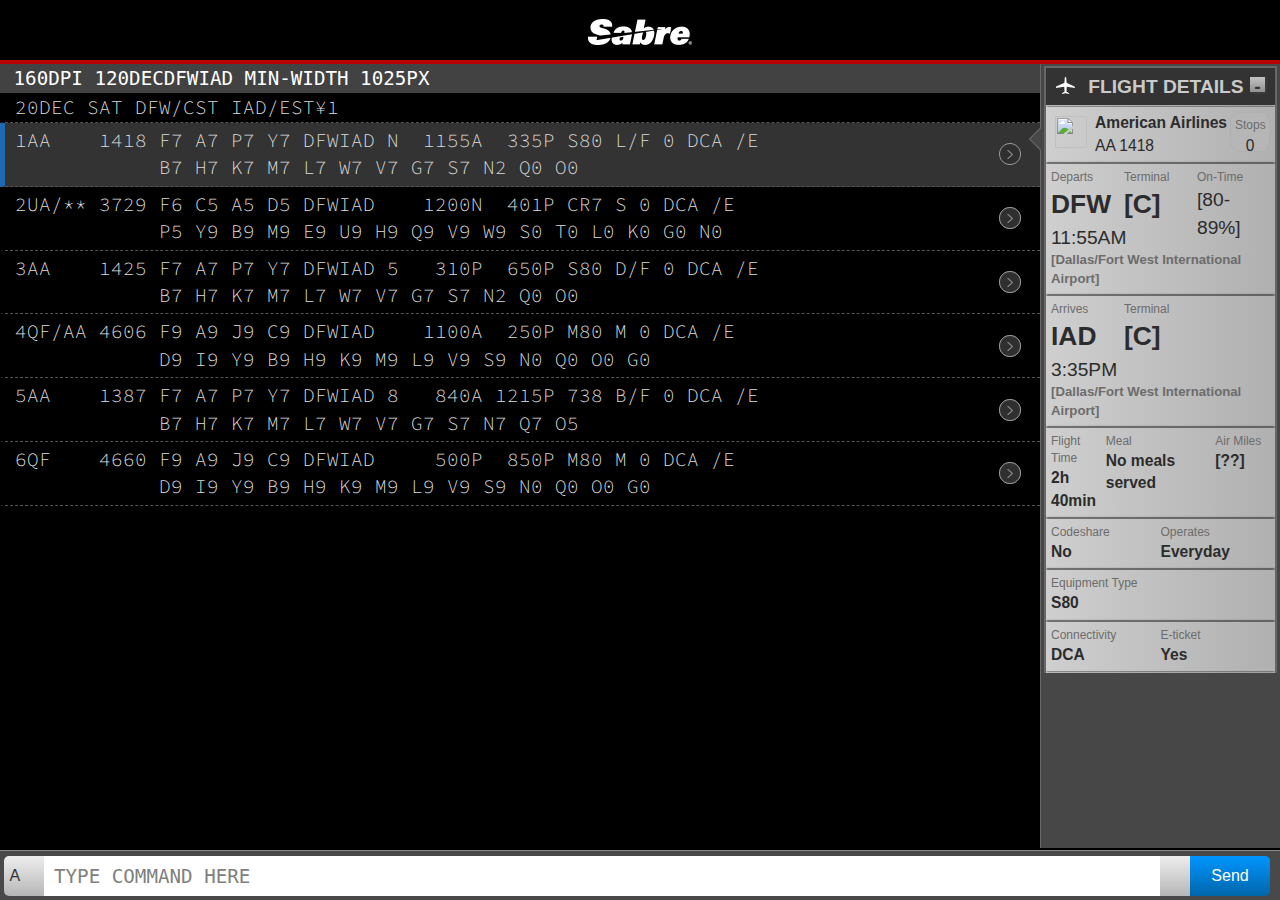
==== commit ba35273e: "black header" ====
--- a/index.html
+++ b/index.html
@@ -10,7 +10,7 @@
   <link rel="stylesheet" type="text/css" href="css/responsive.css">
 </head>
 <body class="mobile">
-  <div class="action-bar">
+  <div class="action-bar" style="background-color:black">
     <paper-icon-button icon="menu" role="button" tabindex="0" aria-label="menu"></paper-icon-button>
     <h1 class="action-bar-title"><i class="sabre-logo"></i></h1>
     <paper-icon-button icon="refresh" role="button" tabindex="0" aria-label="refresh"></paper-icon-button>
@@ -300,4 +300,4 @@
 </div>
 
 </body>
-</html>+</html>
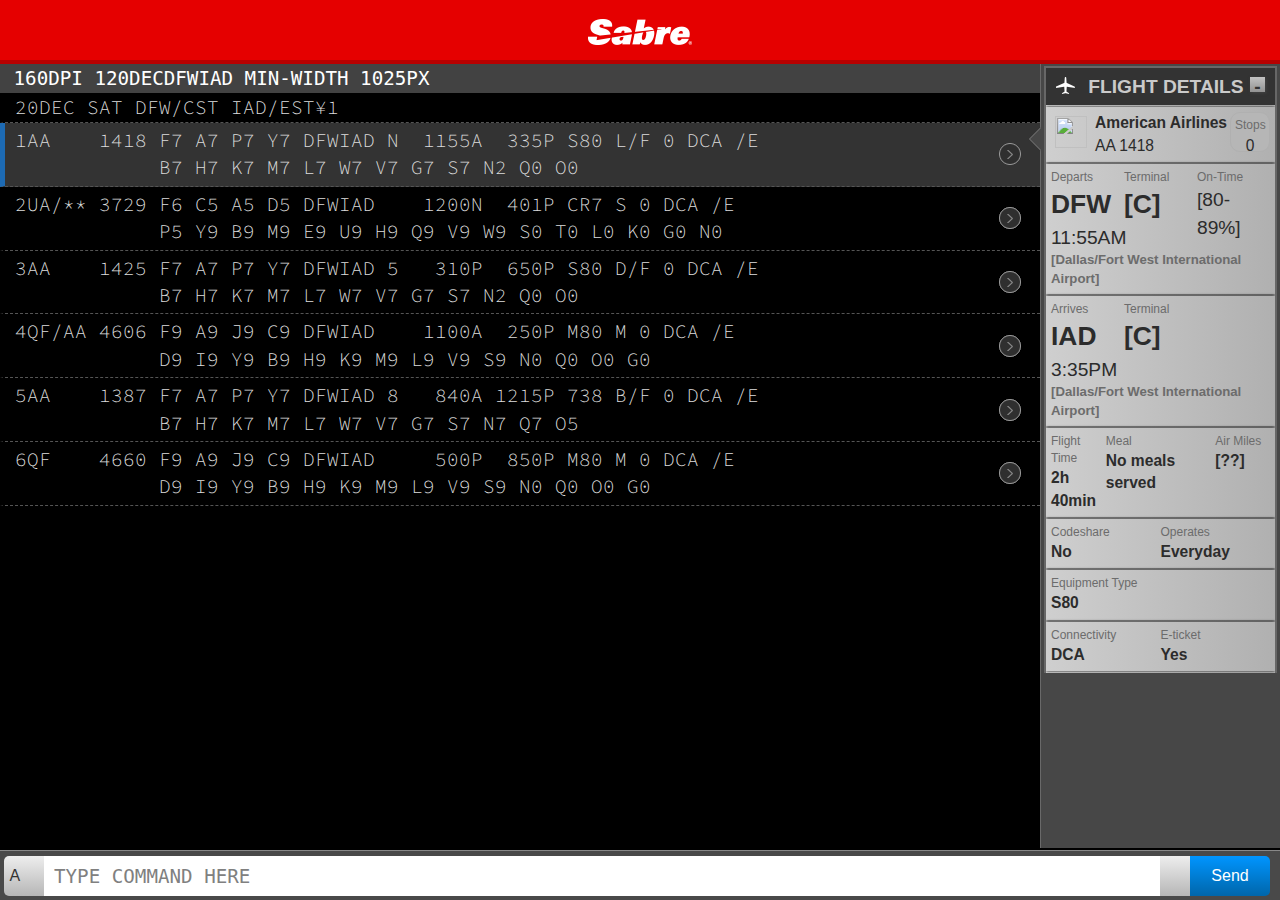
==== commit 44b12d80: "test" ====
--- a/index.html
+++ b/index.html
@@ -10,7 +10,7 @@
   <link rel="stylesheet" type="text/css" href="css/responsive.css">
 </head>
 <body class="mobile">
-  <div class="action-bar" style="background-color:black">
+  <div class="action-bar">
     <paper-icon-button icon="menu" role="button" tabindex="0" aria-label="menu"></paper-icon-button>
     <h1 class="action-bar-title"><i class="sabre-logo"></i></h1>
     <paper-icon-button icon="refresh" role="button" tabindex="0" aria-label="refresh"></paper-icon-button>
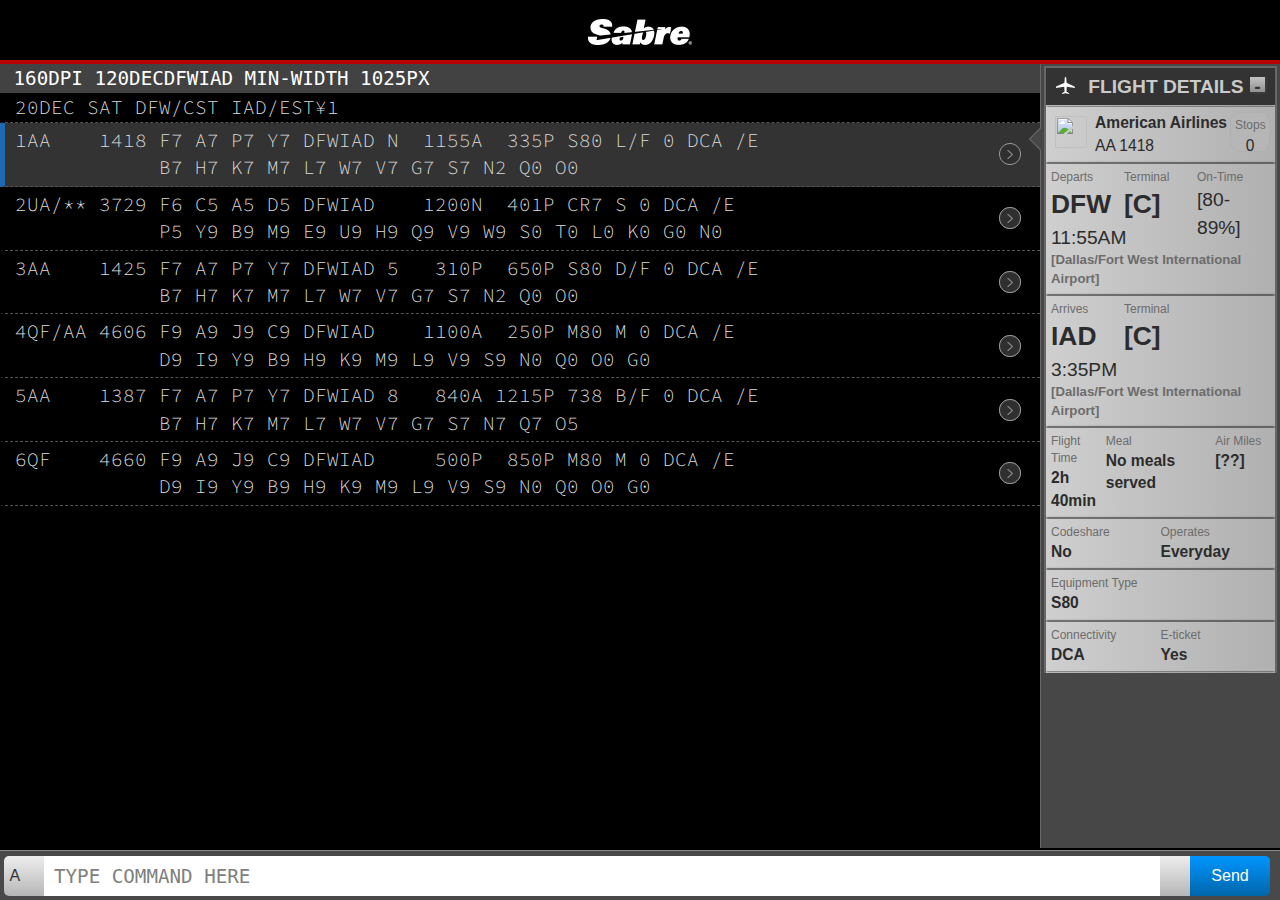
==== commit 174c6c91: "try again" ====
--- a/index.html
+++ b/index.html
@@ -10,7 +10,7 @@
   <link rel="stylesheet" type="text/css" href="css/responsive.css">
 </head>
 <body class="mobile">
-  <div class="action-bar">
+  <div class="action-bar" style="background-color: black">
     <paper-icon-button icon="menu" role="button" tabindex="0" aria-label="menu"></paper-icon-button>
     <h1 class="action-bar-title"><i class="sabre-logo"></i></h1>
     <paper-icon-button icon="refresh" role="button" tabindex="0" aria-label="refresh"></paper-icon-button>
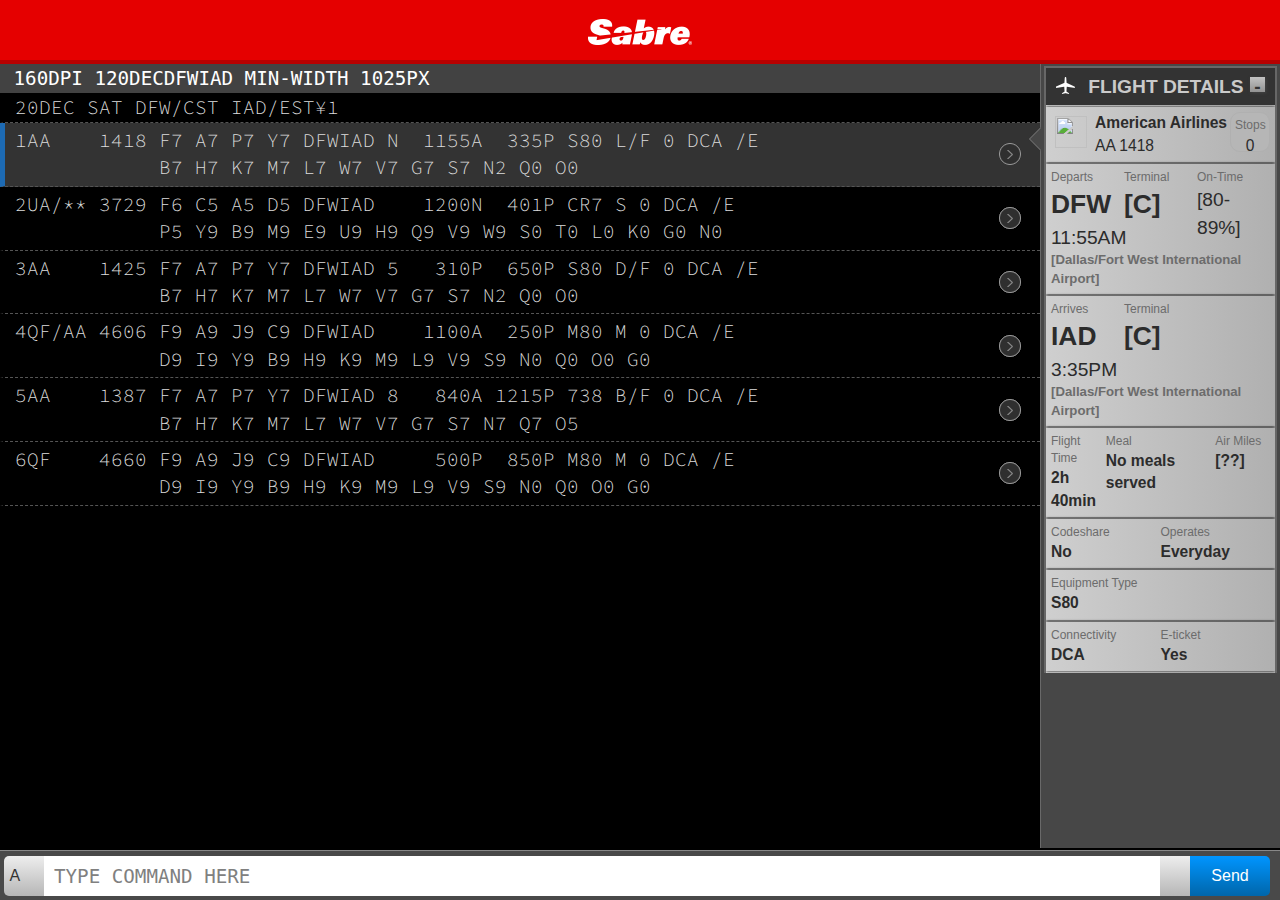
==== commit b4f23dba: "finally works!" ====
--- a/index.html
+++ b/index.html
@@ -10,7 +10,7 @@
   <link rel="stylesheet" type="text/css" href="css/responsive.css">
 </head>
 <body class="mobile">
-  <div class="action-bar" style="background-color: black">
+  <div class="action-bar">
     <paper-icon-button icon="menu" role="button" tabindex="0" aria-label="menu"></paper-icon-button>
     <h1 class="action-bar-title"><i class="sabre-logo"></i></h1>
     <paper-icon-button icon="refresh" role="button" tabindex="0" aria-label="refresh"></paper-icon-button>
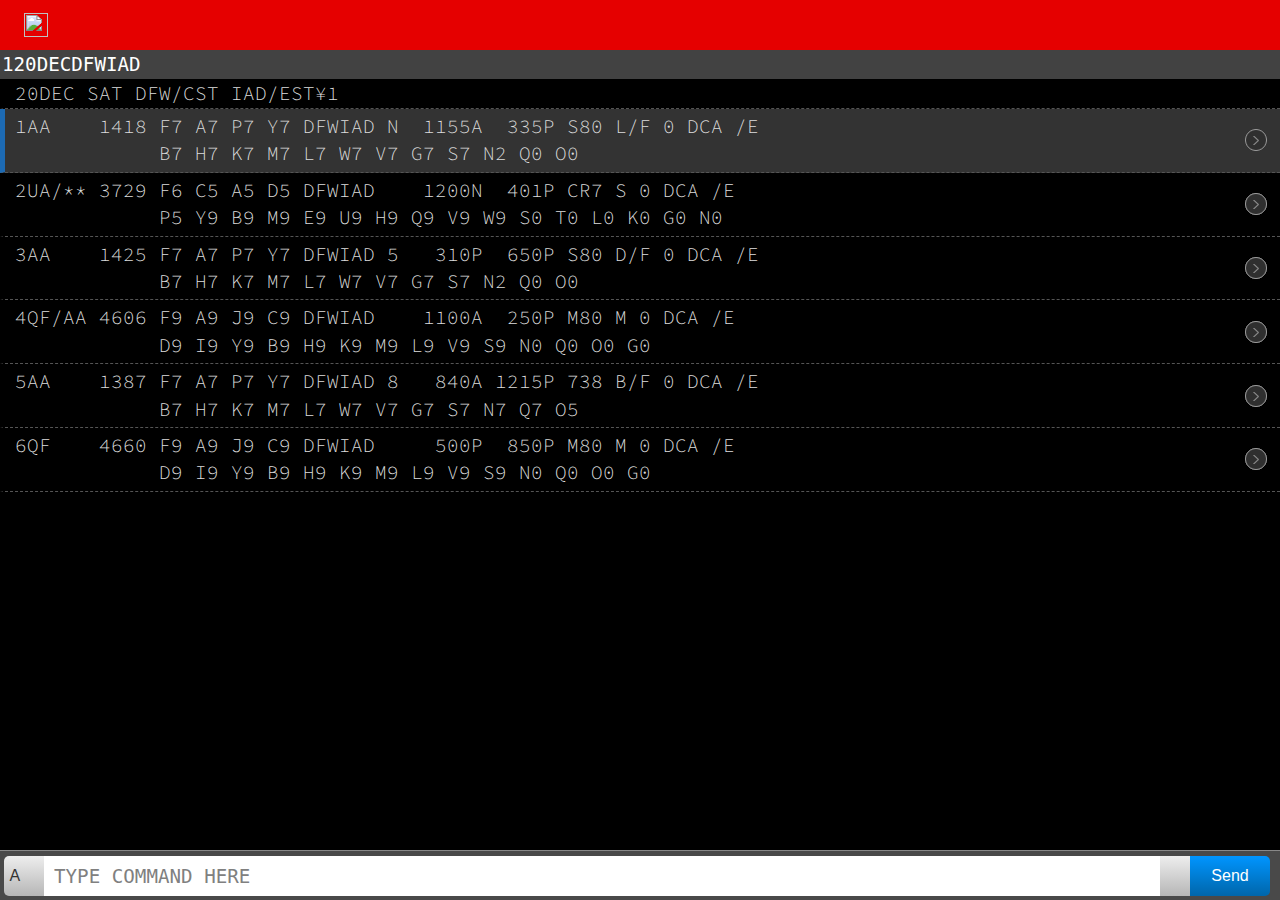
==== commit 5921e045: "Updated for QA" ====
--- a/index.html
+++ b/index.html
@@ -8,296 +8,165 @@
   <link rel="stylesheet" type="text/css" href="css/font-travel.css">
   <link rel="stylesheet" type="text/css" href="css/styles.css">
   <link rel="stylesheet" type="text/css" href="css/responsive.css">
+  <script type="text/javascript" src="js/demo.js"></script>
 </head>
 <body class="mobile">
   <div class="action-bar">
-    <paper-icon-button icon="menu" role="button" tabindex="0" aria-label="menu"></paper-icon-button>
+    <paper-icon-button icon="menu" role="button" tabindex="0" aria-label="menu" style="
+    width: 24px;
+    height: 24px;
+    display: block;
+    position: absolute;
+    top: 13px;
+    left: 24px;
+">
+      <img src="images/hamburger-icon.svg" style="width: 24px; height: 24px;">
+      <!--<img src="images/overflow-icon.svg" style="width: 24px; height: 24px;">--></paper-icon-button>
     <h1 class="action-bar-title"><i class="sabre-logo"></i></h1>
     <paper-icon-button icon="refresh" role="button" tabindex="0" aria-label="refresh"></paper-icon-button>
     <paper-icon-button icon="more-vert" role="button" tabindex="0" aria-label="more-vert"></paper-icon-button>
   </div>
-<div class="app">
-<div id="a1">
-<div class="working-area">
-<div class="areaout out" style="bottom: 52px; right: 240px;">
-  <div class="splitbox hbox">
-    <div class="flexy splitpart2 qa-splitpart2 scrollable active">
-      <div class="fog"></div>
-      <div class="dn-request-line" widget-id="_0_5627556736581028">120decdfwiad</div>
-      <div class="dn-response-line" widget-id="_0_2597881576512009">
-        <div class="app.responses.cpa.views.Cpa cpa ui-container qa-container" widget-id="_0_04711068305186927">
-          <div class="dn-line-group">
-            <div class="dn-line"> 20DEC SAT DFW/CST IAD/EST¥1</div>
-          </div>
-          <div class="ui-container-items cpa-items qa-container-items">
-            <li class="ui-container-item cpa-item qa-container-item ui-container-item-0 cpa-item-0 qa-container-item-0 highlighted-item" item-index="0" item-key="0">
-              <div class="app.responses.cpa.views.CpaRow dn-response-row cpa-row highlighted-widget">
-                <div class="dn-line-group">
-                  <div class="dn-middle-group-box">
-                    <div class="dn-line">1AA&nbsp; &nbsp;&nbsp;1418&nbsp;F7&nbsp;A7&nbsp;P7&nbsp;Y7&nbsp;DFWIAD&nbsp;N&nbsp;&nbsp;1155A&nbsp;&nbsp;335P&nbsp;S80&nbsp;L/F&nbsp;0&nbsp;DCA&nbsp;/E</div>
-                    <div class="dn-line">&nbsp; &nbsp; &nbsp; &nbsp; &nbsp; &nbsp;&nbsp;B7&nbsp;H7&nbsp;K7&nbsp;M7&nbsp;L7&nbsp;W7&nbsp;V7&nbsp;G7&nbsp;S7&nbsp;N2&nbsp;Q0&nbsp;O0</div>
+  <div class="app">
+    <div id="a1">
+      <div class="working-area">
+        <div class="areaout out">
+          <div class="splitbox hbox">
+            <div class="flexy splitpart2 qa-splitpart2 scrollable active">
+              <div class="fog"></div>
+              <div class="dn-request-line" widget-id="_0_5627556736581028">120decdfwiad</div>
+              <div class="dn-response-line" widget-id="_0_2597881576512009">
+                <div class="app.responses.cpa.views.Cpa cpa ui-container qa-container" widget-id="_0_04711068305186927">
+                  <div class="dn-line-group">
+                    <div class="dn-line"> 20DEC SAT DFW/CST IAD/EST¥1</div>
                   </div>
-                  <div class="dn-right-group-box">
-                    <img src="plugins/drawer/images/arrow.png" class="drawer-arrow dn-action-_0_5826670392416418">
+                  <div class="ui-container-items cpa-items qa-container-items">
+                    <li class="ui-container-item cpa-item qa-container-item ui-container-item-0 cpa-item-0 qa-container-item-0 highlighted-item" item-index="0" item-key="0">
+                      <div class="app.responses.cpa.views.CpaRow dn-response-row cpa-row highlighted-widget">
+                        <div class="dn-line-group">
+                          <div class="dn-middle-group-box">
+                            <div class="dn-line">1AA&nbsp; &nbsp;&nbsp;1418&nbsp;F7&nbsp;A7&nbsp;P7&nbsp;Y7&nbsp;DFWIAD&nbsp;N&nbsp;&nbsp;1155A&nbsp;&nbsp;335P&nbsp;S80&nbsp;L/F&nbsp;0&nbsp;DCA&nbsp;/E</div>
+                            <div class="dn-line">&nbsp; &nbsp; &nbsp; &nbsp; &nbsp; &nbsp;&nbsp;B7&nbsp;H7&nbsp;K7&nbsp;M7&nbsp;L7&nbsp;W7&nbsp;V7&nbsp;G7&nbsp;S7&nbsp;N2&nbsp;Q0&nbsp;O0</div>
+                          </div>
+                          <div class="dn-right-group-box">
+                            <img src="plugins/drawer/images/arrow.png" class="drawer-arrow dn-action-_0_5826670392416418">
+                          </div>
+                        </div>
+                      </div>
+                    </li>
+                    <li class="ui-container-item cpa-item qa-container-item ui-container-item-1 cpa-item-1 qa-container-item-1" item-index="1" item-key="1">
+                      <div class="app.responses.cpa.views.CpaRow dn-response-row cpa-row" widget-id="_0_5493677393533289">
+                        <div class="dn-line-group">
+                          <div class="dn-middle-group-box">
+                            <div class="dn-line">2UA/**&nbsp;3729&nbsp;F6&nbsp;C5&nbsp;A5&nbsp;D5&nbsp;DFWIAD&nbsp; &nbsp;&nbsp;1200N&nbsp;&nbsp;401P&nbsp;CR7&nbsp;S&nbsp;0&nbsp;DCA&nbsp;/E</div>
+                            <div class="dn-line">&nbsp; &nbsp; &nbsp; &nbsp; &nbsp; &nbsp;&nbsp;P5&nbsp;Y9&nbsp;B9&nbsp;M9&nbsp;E9&nbsp;U9&nbsp;H9&nbsp;Q9&nbsp;V9&nbsp;W9&nbsp;S0&nbsp;T0&nbsp;L0&nbsp;K0&nbsp;G0&nbsp;N0</div>
+                          </div>
+                          <div class="dn-right-group-box">
+                            <img src="plugins/drawer/images/arrow.png" class="drawer-arrow dn-action-_0_7394326280336827">
+                          </div>
+                        </div>
+                      </div>
+                    </li>
+                    <li
+                    class="ui-container-item cpa-item qa-container-item ui-container-item-2 cpa-item-2 qa-container-item-2" item-index="2" item-key="2">
+                      <div class="app.responses.cpa.views.CpaRow dn-response-row cpa-row">
+                        <div class="dn-line-group">
+                          <div class="dn-middle-group-box">
+                            <div class="dn-line">3AA&nbsp; &nbsp;&nbsp;1425&nbsp;F7&nbsp;A7&nbsp;P7&nbsp;Y7&nbsp;DFWIAD&nbsp;5&nbsp;&nbsp;&nbsp;310P&nbsp;&nbsp;650P&nbsp;S80&nbsp;D/F&nbsp;0&nbsp;DCA&nbsp;/E</div>
+                            <div class="dn-line">&nbsp; &nbsp; &nbsp; &nbsp; &nbsp; &nbsp;&nbsp;B7&nbsp;H7&nbsp;K7&nbsp;M7&nbsp;L7&nbsp;W7&nbsp;V7&nbsp;G7&nbsp;S7&nbsp;N2&nbsp;Q0&nbsp;O0</div>
+                          </div>
+                          <div class="dn-right-group-box">
+                            <img src="plugins/drawer/images/arrow.png" class="drawer-arrow dn-action-_0_913419263670221">
+                          </div>
+                        </div>
+                      </div>
+                    </li>
+                    <li class="ui-container-item cpa-item qa-container-item ui-container-item-3 cpa-item-3 qa-container-item-3" item-index="3" item-key="3">
+                      <div class="app.responses.cpa.views.CpaRow dn-response-row cpa-row">
+                        <div class="dn-line-group">
+                          <div class="dn-middle-group-box">
+                            <div class="dn-line">4QF/AA&nbsp;4606&nbsp;F9&nbsp;A9&nbsp;J9&nbsp;C9&nbsp;DFWIAD&nbsp; &nbsp;&nbsp;1100A&nbsp;&nbsp;250P&nbsp;M80&nbsp;M&nbsp;0&nbsp;DCA&nbsp;/E</div>
+                            <div class="dn-line">&nbsp; &nbsp; &nbsp; &nbsp; &nbsp; &nbsp;&nbsp;D9&nbsp;I9&nbsp;Y9&nbsp;B9&nbsp;H9&nbsp;K9&nbsp;M9&nbsp;L9&nbsp;V9&nbsp;S9&nbsp;N0&nbsp;Q0&nbsp;O0&nbsp;G0</div>
+                          </div>
+                          <div class="dn-right-group-box">
+                            <img src="plugins/drawer/images/arrow.png" class="drawer-arrow dn-action-_0_7412620293907821">
+                          </div>
+                        </div>
+                      </div>
+                    </li>
+                    <li class="ui-container-item cpa-item qa-container-item ui-container-item-4 cpa-item-4 qa-container-item-4" item-index="4" item-key="4">
+                      <div class="app.responses.cpa.views.CpaRow dn-response-row cpa-row" widget-id="_0_4117882284335792">
+                        <div class="dn-line-group">
+                          <div class="dn-middle-group-box">
+                            <div class="dn-line">5AA&nbsp; &nbsp;&nbsp;1387&nbsp;F7&nbsp;A7&nbsp;P7&nbsp;Y7&nbsp;DFWIAD&nbsp;8&nbsp;&nbsp;&nbsp;840A&nbsp;1215P&nbsp;738&nbsp;B/F&nbsp;0&nbsp;DCA&nbsp;/E</div>
+                            <div class="dn-line">&nbsp; &nbsp; &nbsp; &nbsp; &nbsp; &nbsp;&nbsp;B7&nbsp;H7&nbsp;K7&nbsp;M7&nbsp;L7&nbsp;W7&nbsp;V7&nbsp;G7&nbsp;S7&nbsp;N7&nbsp;Q7&nbsp;O5</div>
+                          </div>
+                          <div class="dn-right-group-box">
+                            <img src="plugins/drawer/images/arrow.png" class="drawer-arrow dn-action-_0_6001083999872208">
+                          </div>
+                        </div>
+                      </div>
+                    </li>
+                    <li class="ui-container-item cpa-item qa-container-item ui-container-item-5 cpa-item-5 qa-container-item-5" item-index="5" item-key="5">
+                      <div class="app.responses.cpa.views.CpaRow dn-response-row cpa-row">
+                        <div class="dn-line-group">
+                          <div class="dn-middle-group-box">
+                            <div class="dn-line">6QF&nbsp; &nbsp;&nbsp;4660&nbsp;F9&nbsp;A9&nbsp;J9&nbsp;C9&nbsp;DFWIAD&nbsp;&nbsp; &nbsp;&nbsp;500P&nbsp;&nbsp;850P&nbsp;M80&nbsp;M&nbsp;0&nbsp;DCA&nbsp;/E</div>
+                            <div class="dn-line">&nbsp; &nbsp; &nbsp; &nbsp; &nbsp; &nbsp;&nbsp;D9&nbsp;I9&nbsp;Y9&nbsp;B9&nbsp;H9&nbsp;K9&nbsp;M9&nbsp;L9&nbsp;V9&nbsp;S9&nbsp;N0&nbsp;Q0&nbsp;O0&nbsp;G0</div>
+                          </div>
+                          <div class="dn-right-group-box">
+                            <img src="plugins/drawer/images/arrow.png" class="drawer-arrow dn-action-_0_39777668565511703">
+                          </div>
+                        </div>
+                      </div>
+                    </li>
                   </div>
                 </div>
               </div>
-            </li>
-            <li class="ui-container-item cpa-item qa-container-item ui-container-item-1 cpa-item-1 qa-container-item-1" item-index="1" item-key="1">
-              <div class="app.responses.cpa.views.CpaRow dn-response-row cpa-row" widget-id="_0_5493677393533289">
-                <div class="dn-line-group">
-                  <div class="dn-middle-group-box">
-                    <div class="dn-line">2UA/**&nbsp;3729&nbsp;F6&nbsp;C5&nbsp;A5&nbsp;D5&nbsp;DFWIAD&nbsp; &nbsp;&nbsp;1200N&nbsp;&nbsp;401P&nbsp;CR7&nbsp;S&nbsp;0&nbsp;DCA&nbsp;/E</div>
-                    <div class="dn-line">&nbsp; &nbsp; &nbsp; &nbsp; &nbsp; &nbsp;&nbsp;P5&nbsp;Y9&nbsp;B9&nbsp;M9&nbsp;E9&nbsp;U9&nbsp;H9&nbsp;Q9&nbsp;V9&nbsp;W9&nbsp;S0&nbsp;T0&nbsp;L0&nbsp;K0&nbsp;G0&nbsp;N0</div>
-                  </div>
-                  <div class="dn-right-group-box">
-                    <img src="plugins/drawer/images/arrow.png" class="drawer-arrow dn-action-_0_7394326280336827">
-                  </div>
-                </div>
-              </div>
-            </li>
-            <li
-            class="ui-container-item cpa-item qa-container-item ui-container-item-2 cpa-item-2 qa-container-item-2" item-index="2" item-key="2">
-              <div class="app.responses.cpa.views.CpaRow dn-response-row cpa-row">
-                <div class="dn-line-group">
-                  <div class="dn-middle-group-box">
-                    <div class="dn-line">3AA&nbsp; &nbsp;&nbsp;1425&nbsp;F7&nbsp;A7&nbsp;P7&nbsp;Y7&nbsp;DFWIAD&nbsp;5&nbsp;&nbsp;&nbsp;310P&nbsp;&nbsp;650P&nbsp;S80&nbsp;D/F&nbsp;0&nbsp;DCA&nbsp;/E</div>
-                    <div class="dn-line">&nbsp; &nbsp; &nbsp; &nbsp; &nbsp; &nbsp;&nbsp;B7&nbsp;H7&nbsp;K7&nbsp;M7&nbsp;L7&nbsp;W7&nbsp;V7&nbsp;G7&nbsp;S7&nbsp;N2&nbsp;Q0&nbsp;O0</div>
-                  </div>
-                  <div class="dn-right-group-box">
-                    <img src="plugins/drawer/images/arrow.png" class="drawer-arrow dn-action-_0_913419263670221">
-                  </div>
-                </div>
-              </div>
-            </li>
-            <li class="ui-container-item cpa-item qa-container-item ui-container-item-3 cpa-item-3 qa-container-item-3" item-index="3" item-key="3">
-              <div class="app.responses.cpa.views.CpaRow dn-response-row cpa-row">
-                <div class="dn-line-group">
-                  <div class="dn-middle-group-box">
-                    <div class="dn-line">4QF/AA&nbsp;4606&nbsp;F9&nbsp;A9&nbsp;J9&nbsp;C9&nbsp;DFWIAD&nbsp; &nbsp;&nbsp;1100A&nbsp;&nbsp;250P&nbsp;M80&nbsp;M&nbsp;0&nbsp;DCA&nbsp;/E</div>
-                    <div class="dn-line">&nbsp; &nbsp; &nbsp; &nbsp; &nbsp; &nbsp;&nbsp;D9&nbsp;I9&nbsp;Y9&nbsp;B9&nbsp;H9&nbsp;K9&nbsp;M9&nbsp;L9&nbsp;V9&nbsp;S9&nbsp;N0&nbsp;Q0&nbsp;O0&nbsp;G0</div>
-                  </div>
-                  <div class="dn-right-group-box">
-                    <img src="plugins/drawer/images/arrow.png" class="drawer-arrow dn-action-_0_7412620293907821">
-                  </div>
-                </div>
-              </div>
-            </li>
-            <li class="ui-container-item cpa-item qa-container-item ui-container-item-4 cpa-item-4 qa-container-item-4" item-index="4" item-key="4">
-              <div class="app.responses.cpa.views.CpaRow dn-response-row cpa-row" widget-id="_0_4117882284335792">
-                <div class="dn-line-group">
-                  <div class="dn-middle-group-box">
-                    <div class="dn-line">5AA&nbsp; &nbsp;&nbsp;1387&nbsp;F7&nbsp;A7&nbsp;P7&nbsp;Y7&nbsp;DFWIAD&nbsp;8&nbsp;&nbsp;&nbsp;840A&nbsp;1215P&nbsp;738&nbsp;B/F&nbsp;0&nbsp;DCA&nbsp;/E</div>
-                    <div class="dn-line">&nbsp; &nbsp; &nbsp; &nbsp; &nbsp; &nbsp;&nbsp;B7&nbsp;H7&nbsp;K7&nbsp;M7&nbsp;L7&nbsp;W7&nbsp;V7&nbsp;G7&nbsp;S7&nbsp;N7&nbsp;Q7&nbsp;O5</div>
-                  </div>
-                  <div class="dn-right-group-box">
-                    <img src="plugins/drawer/images/arrow.png" class="drawer-arrow dn-action-_0_6001083999872208">
-                  </div>
-                </div>
-              </div>
-            </li>
-            <li class="ui-container-item cpa-item qa-container-item ui-container-item-5 cpa-item-5 qa-container-item-5" item-index="5" item-key="5">
-              <div class="app.responses.cpa.views.CpaRow dn-response-row cpa-row">
-                <div class="dn-line-group">
-                  <div class="dn-middle-group-box">
-                    <div class="dn-line">6QF&nbsp; &nbsp;&nbsp;4660&nbsp;F9&nbsp;A9&nbsp;J9&nbsp;C9&nbsp;DFWIAD&nbsp;&nbsp; &nbsp;&nbsp;500P&nbsp;&nbsp;850P&nbsp;M80&nbsp;M&nbsp;0&nbsp;DCA&nbsp;/E</div>
-                    <div class="dn-line">&nbsp; &nbsp; &nbsp; &nbsp; &nbsp; &nbsp;&nbsp;D9&nbsp;I9&nbsp;Y9&nbsp;B9&nbsp;H9&nbsp;K9&nbsp;M9&nbsp;L9&nbsp;V9&nbsp;S9&nbsp;N0&nbsp;Q0&nbsp;O0&nbsp;G0</div>
-                  </div>
-                  <div class="dn-right-group-box">
-                    <img src="plugins/drawer/images/arrow.png" class="drawer-arrow dn-action-_0_39777668565511703">
-                  </div>
-                </div>
-              </div>
-            </li>
+            </div>
+          </div>
+        </div>
+        <div class="areain bottom">
+          <div class="command-line">
+            <table>
+              <tbody>
+                <tr>
+                  <td class="trip-builder-cell" style="display: none">
+                    <input type="button" class="trip-builder-button" value="&nbsp;">
+                  </td>
+                  <td class="area-indicator-cell">
+                    <div class="area-indicator">
+                      <div><span class="current-area">A</span><i class="fa fa-caret-up"></i></div>
+                    </div>
+                  </td>
+                  <td class="mask-cell cmdForm" widget-id="_0_19840354775078595"><input class="command-line-input" maxlength="" placeholder="TYPE COMMAND HERE" type="text" id="cmdln" value=""></td>
+                  <td class="history-cell">
+                    <input type="button" class="history-button" value="&nbsp;">
+                  </td>
+                  <td class="send-button-cell" style="padding-right: 10px">
+                    <input type="button" class="send-button" value="Send">
+                  </td>
+                  <td class="opt-cell l" style="display: none">
+                    <input type="button" value="A">
+                  </td>
+                  <td class="opt-cell" style="display: none">
+                    <input type="button" value="B">
+                  </td>
+                  <td class="opt-cell" style="display: none">
+                    <input type="button" value="C">
+                  </td>
+                  <td class="opt-cell" style="display: none">
+                    <input type="button" value="D">
+                  </td>
+                  <td class="opt-cell r" style="display: none">
+                    <input type="button" value="E">
+                  </td>
+                </tr>
+              </tbody>
+            </table>
           </div>
         </div>
       </div>
     </div>
   </div>
-</div>
-<div class="areain bottom">
-  <div class="command-line">
-    <table>
-      <tbody>
-      <tr>
-        <td class="trip-builder-cell" style="display: none">
-          <input type="button" class="trip-builder-button" value="&nbsp;">
-        </td>
-        <td class="area-indicator-cell">
-          <div class="area-indicator">
-            <div><span class="current-area">A</span><i class="fa fa-caret-up"></i></div>
-          </div>
-        </td>
-        <td class="mask-cell cmdForm" widget-id="_0_19840354775078595"><input class="command-line-input" maxlength="" placeholder="TYPE COMMAND HERE" type="text" id="cmdln" value=""></td>
-        <td class="history-cell">
-          <input type="button" class="history-button" value="&nbsp;">
-        </td>
-        <td class="send-button-cell" style="padding-right: 10px">
-          <input type="button" class="send-button" value="Send">
-        </td>
-        <td class="opt-cell l" style="display: none">
-          <input type="button" value="A">
-        </td>
-        <td class="opt-cell" style="display: none">
-          <input type="button" value="B">
-        </td>
-        <td class="opt-cell" style="display: none">
-          <input type="button" value="C">
-        </td>
-        <td class="opt-cell" style="display: none">
-          <input type="button" value="D">
-        </td>
-        <td class="opt-cell r" style="display: none">
-          <input type="button" value="E">
-        </td>
-      </tr>
-      </tbody>
-    </table>
-  </div>
-</div>
-<div class="ui-container qa-container sidepanel sidepanel--shown" style="width: 240px; bottom: 52px;">
-  <div class="sidepanel-cursor-envelope" style="top: 60.5px;">
-    <div class="sidepanel-cursor"></div>
-  </div>
-  <div class="sidepanel-resizer"></div>
-  <div class="inner-sidepanel ui-container-items sidepanel-items qa-container-items">
-    <li class="ui-container-item sidepanel-item qa-container-item ui-container-item-0 sidepanel-item-0 qa-container-item-0 ui-container-item-flight-details sidepanel-item-flight-details qa-container-item-flight-details" container-id="_0_8630219104234129" item-index="0" item-key="flight-details">
-      <div class="flight-details ui-box-group ui-container qa-container open">
-        <div class="ui-box-group-title">
-          <span>
-            <img src="plugins/flightDetails/images/icon_FlightD.png" class="ui-box-group-title-icon">
-            <span class="qa-box-group-title">Flight Details</span>
-            <span class="ui-box-group-title-plus-minus">
-              <span class="ui-box-group-title-plus">+</span>
-              <span class="ui-box-group-title-minus">-</span>
-            </span>
-          </span>
-        </div>
-        <ul class="ui-container-items flight-details-items ui-box-group-items qa-container-items ui-container-items-_0_9293800878804177 ui-closable-item-_0_9293800878804177" container-id="_0_9293800878804177" style="overflow: auto;">
-          <li class="ui-container-item flight-details-item ui-box-group-item qa-container-item ui-container-item-0 flight-details-item-0 ui-box-group-item-0 qa-container-item-0 ui-container-item-section-header flight-details-item-section-header ui-box-group-item-section-header qa-container-item-section-header" item-index="0" item-key="section-header">
-            <div class="ui-box-panel" widget-id="_0_42994293477386236">
-              <div class="flex-box-container">
-                <img class="flight-details-airline-logo" src="http://ads.cert.virtuallythere.com/ads/AA_logo.gif">
-
-                <div class="flex-box">
-                  <strong class="ui-box-text-mid qa-airline-name">American Airlines</strong>
-
-                  <div class="ui-box-text-mid"><span class="qa-airline-code">AA</span> <span
-                  class="qa-flight-number">1418</span></div>
-                </div>
-                <div class="ui-box-square qa-stops">
-                  <div class="ui-box-text-small text-center qa-header">Stops</div>
-                  <div class="text-center ui-box-text-mid qa-content">0</div>
-                </div>
-              </div>
-            </div>
-          </li>
-          <li class="ui-container-item flight-details-item ui-box-group-item qa-container-item ui-container-item-1 flight-details-item-1 ui-box-group-item-1 qa-container-item-1 ui-container-item-departure-airport-info flight-details-item-departure-airport-info ui-box-group-item-departure-airport-info qa-container-item-departure-airport-info"
-              container-id="_0_9293800878804177" item-index="1" item-key="departure-airport-info">
-            <div class="ui-box-panel" widget-id="_0_08758923760615289">
-              <div class="clearfix">
-                <div class="col-xs-4 no-padding qa-departs-arrives">
-                  <div class="ui-box-text-small qa-header">Departs</div>
-                  <strong class="ui-box-text-very-big qa-airport-code">DFW</strong>
-
-                  <div class="ui-box-text-big qa-time">11:55AM</div>
-                </div>
-                <div class="col-xs-4 no-padding qa-terminal">
-                  <div class="ui-box-text-small qa-header">Terminal</div>
-                  <strong class="ui-box-text-very-big qa-content">[C]</strong>
-                </div>
-                <div class="col-xs-4 no-padding qa-ontime">
-                  <div class="ui-box-text-small qa-header">On-Time</div>
-                  <div class="ui-box-text-big qa-content">[80-89%]</div>
-                </div>
-              </div>
-              <strong class=" ui-box-text-small-plus qa-airport-name">[Dallas/Fort West International
-                Airport]</strong></div>
-          </li>
-          <li
-          class="ui-container-item flight-details-item ui-box-group-item qa-container-item ui-container-item-2 flight-details-item-2 ui-box-group-item-2 qa-container-item-2 ui-container-item-arrival-airport-info flight-details-item-arrival-airport-info ui-box-group-item-arrival-airport-info qa-container-item-arrival-airport-info"
-          container-id="_0_9293800878804177" item-index="2" item-key="arrival-airport-info">
-            <div class="ui-box-panel" widget-id="_0_4535053097642958">
-              <div class="clearfix">
-                <div class="col-xs-4 no-padding qa-departs-arrives">
-                  <div class="ui-box-text-small qa-header">Arrives</div>
-                  <strong class="ui-box-text-very-big qa-airport-code">IAD</strong>
-
-                  <div class="ui-box-text-big qa-time">3:35PM</div>
-                </div>
-                <div class="col-xs-4 no-padding qa-terminal">
-                  <div class="ui-box-text-small qa-header">Terminal</div>
-                  <strong class="ui-box-text-very-big qa-content">[C]</strong>
-                </div>
-                <div class="col-xs-4 no-padding qa-ontime"></div>
-              </div>
-              <strong class=" ui-box-text-small-plus qa-airport-name">[Dallas/Fort West International
-                Airport]</strong></div>
-          </li>
-          <li
-          class="ui-container-item flight-details-item ui-box-group-item qa-container-item ui-container-item-3 flight-details-item-3 ui-box-group-item-3 qa-container-item-3 ui-container-item-info-1 flight-details-item-info-1 ui-box-group-item-info-1 qa-container-item-info-1"
-          container-id="_0_9293800878804177" item-index="3" item-key="info-1">
-            <div class="ui-box-panel" widget-id="_0_21019677887670696">
-              <div class="col-xs-3 no-padding column qa-flight-time">
-                <div class="ui-box-text-small qa-header">Flight Time</div>
-                <strong class="ui-box-text-mid qa-content">2h 40min</strong>
-              </div>
-              <div class="col-xs-6 no-padding column qa-meal">
-                <div class="ui-box-text-small qa-header">Meal</div>
-                <strong class="ui-box-text-mid qa-content">No meals served</strong>
-              </div>
-              <div class="col-xs-3 no-padding column qa-air-miles">
-                <div class="ui-box-text-small qa-header">Air Miles</div>
-                <strong class="ui-box-text-mid qa-content">[??]</strong>
-              </div>
-            </div>
-          </li>
-          <li
-          class="ui-container-item flight-details-item ui-box-group-item qa-container-item ui-container-item-4 flight-details-item-4 ui-box-group-item-4 qa-container-item-4 ui-container-item-info-2 flight-details-item-info-2 ui-box-group-item-info-2 qa-container-item-info-2"
-          container-id="_0_9293800878804177" item-index="4" item-key="info-2">
-            <div class="ui-box-panel" widget-id="_0_7159264867659658">
-              <div class="col-xs-6 no-padding column qa-codeshare">
-                <div class="ui-box-text-small qa-header">Codeshare</div>
-                <strong class="ui-box-text-mid qa-content">No</strong>
-              </div>
-              <div class="col-xs-6 no-padding column qa-operates">
-                <div class="ui-box-text-small qa-header">Operates</div>
-                <strong class="ui-box-text-mid qa-content">Everyday</strong>
-              </div>
-            </div>
-          </li>
-          <li
-          class="ui-container-item flight-details-item ui-box-group-item qa-container-item ui-container-item-5 flight-details-item-5 ui-box-group-item-5 qa-container-item-5 ui-container-item-info-3 flight-details-item-info-3 ui-box-group-item-info-3 qa-container-item-info-3"
-          container-id="_0_9293800878804177" item-index="5" item-key="info-3">
-            <div class="ui-box-panel" widget-id="_0_9978956861887127">
-              <div class="col-xs-12 no-padding column qa-equipment-type">
-                <div class="ui-box-text-small qa-header">Equipment Type</div>
-                <strong class="ui-box-text-mid qa-content">S80</strong>
-              </div>
-            </div>
-          </li>
-          <li
-          class="ui-container-item flight-details-item ui-box-group-item qa-container-item ui-container-item-6 flight-details-item-6 ui-box-group-item-6 qa-container-item-6 ui-container-item-info-4 flight-details-item-info-4 ui-box-group-item-info-4 qa-container-item-info-4"
-          container-id="_0_9293800878804177" item-index="6" item-key="info-4">
-            <div class="ui-box-panel" widget-id="_0_5537063363008201">
-              <div class="col-xs-6 no-padding column qa-connectivity">
-                <div class="ui-box-text-small qa-header">Connectivity</div>
-                <strong class="ui-box-text-mid qa-content">DCA</strong>
-              </div>
-              <div class="col-xs-6 no-padding column qa-eticket">
-                <div class="ui-box-text-small qa-header">E-ticket</div>
-                <strong class="ui-box-text-mid qa-content">Yes</strong>
-              </div>
-            </div>
-          </li>
-        </ul>
-      </div>
-    </li>
-  </div>
-</div>
-</div>
-</div>
-</div>
-
 </body>
 </html>
--- a/css/styles.css
+++ b/css/styles.css
@@ -5554,7 +5554,7 @@
 	display: none;
 }
 .ui-container.ui-box-group {
-	padding: 2px 2px 0 2px;
+	/*padding: 2px 2px 0 2px;*/
 	background: #676767;
 	-webkit-box-sizing: border-box;
 	-moz-box-sizing: border-box;
@@ -8055,7 +8055,7 @@
 .flight-details-airline-logo {
 	width: 32px;
 	height: 32px;
-	margin: 4px 8px 4px 4px;
+	margin: 4px 8px 4px 0;
 	display: block;
 }
 .flight-details-items {
@@ -8238,7 +8238,7 @@
 	bottom: 40px;
 	z-index: 2750;
 	background: #474747;
-	padding: 2px;
+	padding: 0 2px 2px;
 	border-left: 1px solid #696969;
 	-webkit-box-sizing: border-box;
 	-moz-box-sizing: border-box;
--- a/css/responsive.css
+++ b/css/responsive.css
@@ -1,44 +1,75 @@
 @import url(http://fonts.googleapis.com/css?family=Source+Code+Pro:300);
+/*===========================================*/
+/*==========  Global               ==========*/
+/*===========================================*/
 body {
   -webkit-text-size-adjust: 100%;
-  font-size: 62.5%; }
-
+  font-size: 62.5%;
+}
 .app {
-  background-color: #000000; }
-
+  background-color: #000000;
+}
 .dn-response-line .dn-line {
   font-size: 1.6em;
   font-weight: 300;
-  padding: 0 5px 0 10px; }
-
+  padding: 0 5px 0 10px;
+}
+.out {
+  bottom: 50px;
+}
 .action-bar {
   background: #e50000;
-  border-bottom: 4px solid #b70000; }
-
+}
 .action-bar-title {
   margin: 0;
   padding: 0;
   color: #ffffff;
-  height: 64px;
-  text-align: center; }
+  /* height: 50px; */
 
+  text-align: center;
+  top: 15px;
+  left: 56px;
+  position: absolute;
+}
 .sabre-logo {
-  margin: 0 auto;
-  padding: 0;
-  width: 104px;
-  height: 64px;
   display: block;
-  background: url(../images/ngv-sprite.png) no-repeat 0 0; }
-
+  text-indent: -9999px;
+  width: 85px;
+  height: 21px;
+  background: url(../images/sabre-logo.svg);
+  background-size: 85px 21px;
+}
+.hamburger-button {
+  background: transparent center center no-repeat;
+  background-size: 24px 24px;
+  border: 0;
+  display: block;
+  overflow: hidden;
+  text-indent: -9999px;
+  width: 48px;
+  height: 48px;
+  top: 1px;
+  left: 4px;
+  z-index: 2;
+  position: fixed;
+  background-image: url(../images/hamburger-icon.svg);
+}
 .dn-response-line .dn-line-group {
-  border-bottom: 1px dashed #555; }
-
+  border-bottom: 1px dashed #555;
+}
 .dn-response-row .dn-line-group {
-  padding: 4px 0; }
-
-@media only screen {
-  .ap {
-    display: none; } }
+  padding: 4px 0;
+}
+.dn-response-line .dn-right-group-box {
+  min-width: 48px;
+}
+.dn-response-line .dn-line {
+  padding: 0 0 0 10px;
+}
+.dn-request-line:after,
+.dn-request-line:before {
+  content: "" !important;
+}
 /*
 .command-line>table td.mask-cell,
  .command-line>table td.mask-cell .mask {
@@ -51,74 +82,72 @@
 }
 */
 .command-line {
-  background: #494949; }
-
+  background: #494949;
+}
 .ui-box-group-title {
-  font-size: 1.6em; }
-
+  font-size: 1.6em;
+}
 .ui-box-text-small {
   font-size: 1em;
-  color: #6c6c6c; }
-
+  color: #6c6c6c;
+}
 .ui-box-text-small-plus {
   font-size: 1.1em;
-  color: #6c6c6c; }
-
+  color: #6c6c6c;
+}
 .ui-box-text-mid {
   font-size: 1.3em;
-  color: #2c2c2c; }
-
+  color: #2c2c2c;
+}
 .ui-box-text-big {
   font-size: 1.6em;
-  color: #2c2c2c; }
-
+  color: #2c2c2c;
+}
 .ui-box-text-very-big {
   font-size: 2.2em;
-  color: #2c2c2c; }
-
+  color: #2c2c2c;
+}
 /*===========================================*/
 /*==========  Mobile First Method  ==========*/
 /*===========================================*/
 @media only screen and (max-width: 40em) {
   .dn-request-line:after {
-    content: " max-width 640px "; }
-
-  .sabre-logo {
-    margin: 0 auto;
-    padding: 0;
-    width: 78px;
-    height: 48px;
-    display: block;
-    background: url(../images/ngv-sprite.png) no-repeat -104px 0; }
-
-  .app {
-    top: 48px; }
-
+    content: " max-width 640px ";
+  }
+  .app {
+    top: 50px;
+    /*background-color: #008000;*/
+  
+  }
   .action-bar {
-    height: 48px; }
-
+    height: 50px;
+  }
   .dn-response-line .dn-line {
-    font-size: 1.4em; }
-
-  .areaout {
-    right: 0 !important; }
-
-  .sidepanel--shown {
-    right: -400px; } }
-@media only screen and (min-width: 40.063em) {
-  .dn-request-line:after {
-    content: " from 641px "; }
-
+    font-size: 1.4em;
+  }
+  /*
+    .areaout {
+      right: 0 !important;
+    }
+    .sidepanel--shown {
+      right: -400px;
+    }
+  */
+}
+@media only screen and (min-width: 40.0625em) {
+  .dn-request-line:after {
+    content: " from 641px ";
+  }
   .dn-response-line .dn-line,
   .dn-request-line {
-    font-size: 1.6em; }
-
-  .app {
-    top: 56px; }
-
+    font-size: 1.6em;
+  }
+  .app {
+    top: 50px;
+  }
   .action-bar {
-    height: 56px; }
-
+    height: 50px;
+  }
   .command-line > table td.trip-builder-cell input[type="button"],
   .area-indicator-cell .area-indicator,
   .command-line > table td.mask-cell input.command-line-input,
@@ -130,71 +159,85 @@
     line-height: normal;
     height: 40px;
     max-height: 40px;
-    border: none; }
-
+    border: none;
+  }
   .area-indicator-cell .area-indicator {
-    line-height: 40px; }
-
+    line-height: 40px;
+  }
   .command-line > table td.mask-cell input.command-line-input {
-    font-size: 1.6em; } }
+    font-size: 1.6em;
+  }
+}
 @media only screen and (min-width: 46.0625em) {
   .dn-request-line:after {
-    content: " 737px "; } }
+    content: " 737px ";
+  }
+}
 @media only screen and (min-width: 64.0625em) {
-  .app {
-    background: #000000; }
-
-  .dn-request-line:after {
-    content: " min-width 1025px "; }
-
-  .app {
-    top: 64px; }
-
-  .action-bar {
-    background: #e50000;
-    height: 64px; }
-
+  body {
+    font-size: 75%;
+  }
+  .dn-request-line:after {
+    content: " min-width 1025px ";
+  }
   .sidepanel--shown {
-    right: 0; } }
+    right: 0;
+  }
+}
 @media only screen and (min-width: 80em) {
-  body {
-    font-size: 75%; } }
+  
+}
 @media only screen and (min-width: 90.0625em) {
   body {
-    font-size: 87.5%; }
-
-  .app {
-    background: #333333; }
-
-  .dn-request-line:after {
-    content: " min-width 1441px "; } }
+    font-size: 87.5%;
+  }
+  .app {
+    background: #333333;
+  }
+  .dn-request-line:after {
+    content: " min-width 1441px ";
+  }
+}
 @media only screen and (min-width: 120.0625em) {
   .app {
-    background: #666666; }
-
-  .dn-request-line:after {
-    content: " min-width 1921px "; } }
+    background: #666666;
+  }
+  .dn-request-line:after {
+    content: " min-width 1921px ";
+  }
+}
 /*===========================================*/
 /*==========  Mobile Media query   ==========*/
 /*===========================================*/
 @media (-webkit-min-device-pixel-ratio: 1) {
   .dn-request-line:before {
-    content: " 160dpi "; } }
+    content: " 160dpi ";
+  }
+}
 @media (-webkit-min-device-pixel-ratio: 1.5), (min-resolution: 240dpi) {
   .dn-request-line:before {
-    content: " 240dpi "; } }
+    content: " 240dpi ";
+  }
+}
 @media (-webkit-min-device-pixel-ratio: 2), (min-resolution: 320dpi) {
   .dn-request-line:before {
-    content: " 320dpi "; }
-
-  .sabre-logo {
-    /* Reference the @2x Sprite */
-    background-image: url(../images/ngv-sprite@2x.png);
-    /* Translate the @2x sprite's dimensions back to 1x */
-    background-size: 400px 400px; } }
+    content: " 320dpi ";
+  }
+}
 @media (-webkit-min-device-pixel-ratio: 3), (min-resolution: 480dpi) {
   .dn-request-line:before {
-    content: " 480dpi "; } }
+    content: " 480dpi ";
+  }
+}
 /*===========================================*/
 /*======  Disregard low and highest    ======*/
 /*===========================================*/
+@media (-webkit-min-device-pixel-ratio: 0.75), (min-resolution: 120dpi) {
+  
+}
+@media (-webkit-min-device-pixel-ratio: 1.33), (min-resolution: 213dpi) {
+  
+}
+@media (-webkit-min-device-pixel-ratio: 4), (min-resolution: 640dpi) {
+  
+}
